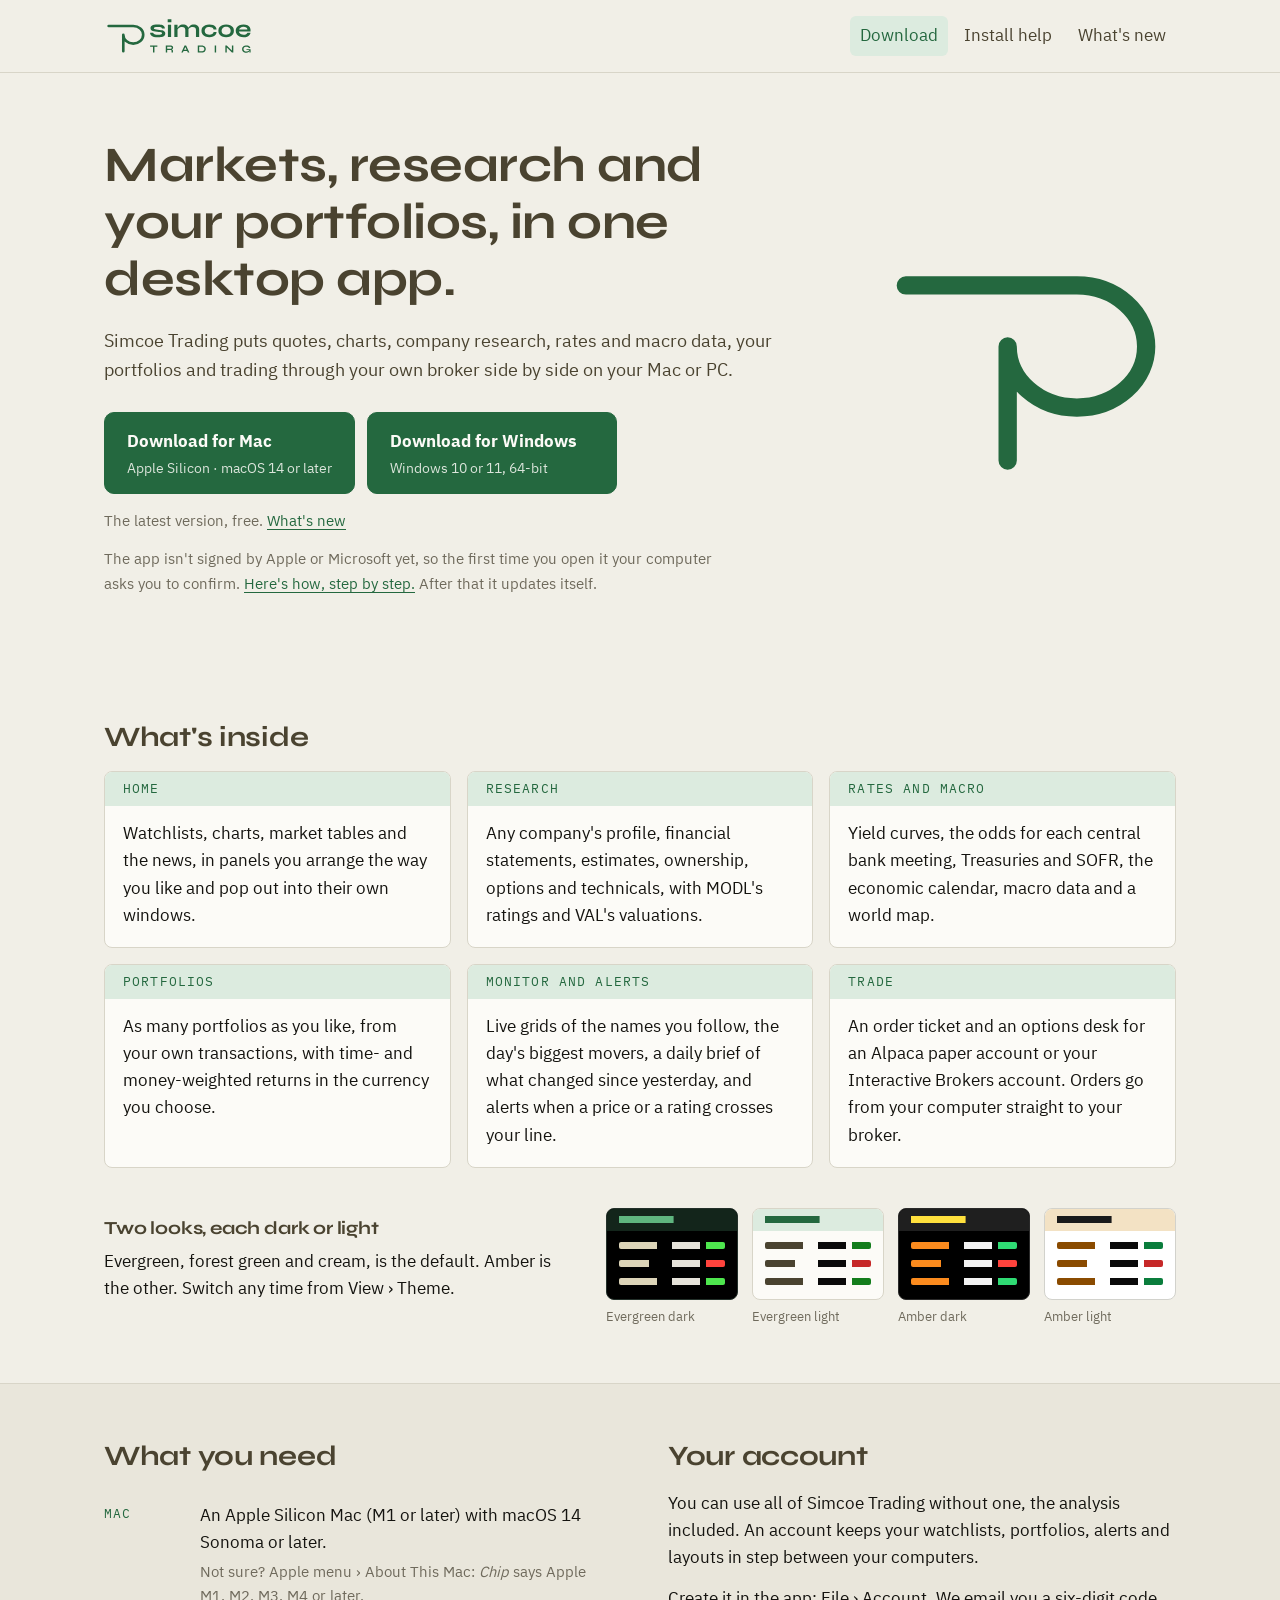
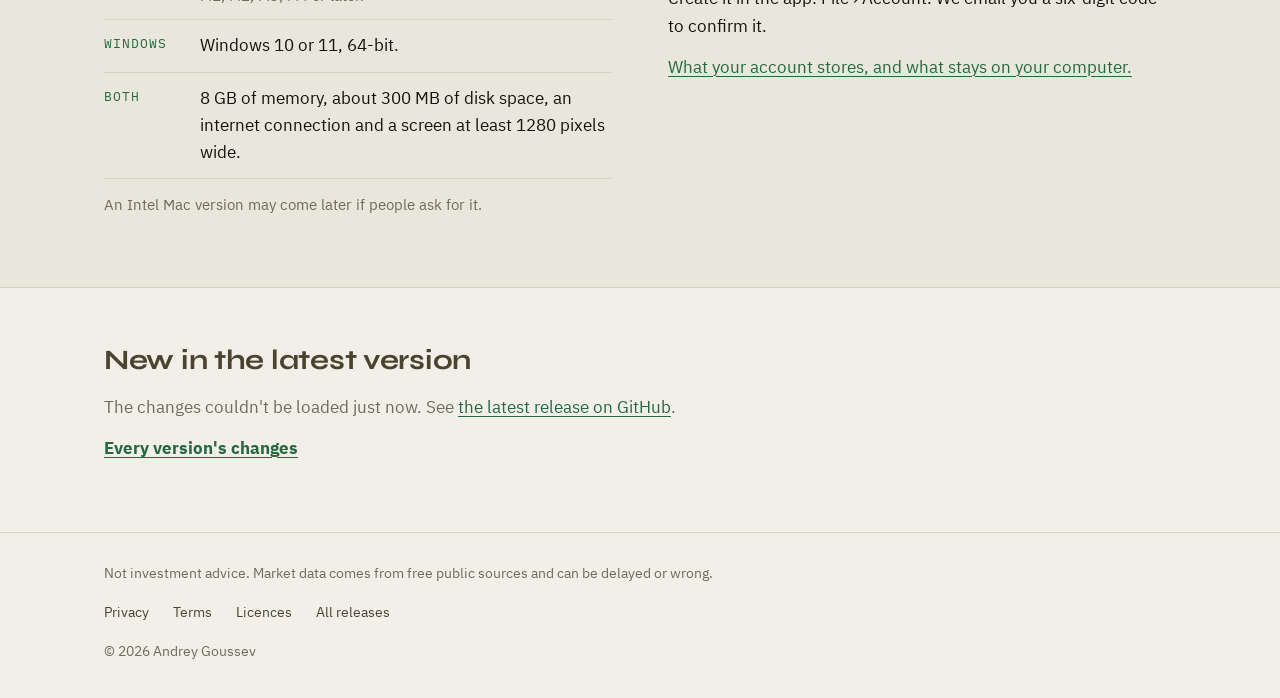
==== docs/index.html @ 2918da2d "Website, from simcoe-trading-website f9d660a" ====
<!doctype html>
<html lang="en">
<head>
<meta charset="utf-8">
<meta name="viewport" content="width=device-width, initial-scale=1">
<meta http-equiv="Content-Security-Policy" content="default-src 'self'; script-src 'self'; style-src 'self'; font-src 'self'; img-src 'self' data:; connect-src https://api.github.com; base-uri 'none'; form-action 'none'; object-src 'none'">
<title>Simcoe Trading</title>
<meta name="description" content="A desktop app for Mac and Windows to follow markets, research companies and run your portfolios.">
<meta name="color-scheme" content="dark light">
<meta name="theme-color" content="#000000" media="(prefers-color-scheme: dark)">
<meta name="theme-color" content="#f1efe7" media="(prefers-color-scheme: light)">
<link rel="canonical" href="https://simcoetrading.com/">
<meta property="og:type" content="website">
<meta property="og:site_name" content="Simcoe Trading">
<meta property="og:title" content="Simcoe Trading">
<meta property="og:description" content="A desktop app for Mac and Windows to follow markets, research companies and run your portfolios.">
<meta property="og:url" content="https://simcoetrading.com/">
<meta property="og:image" content="https://simcoetrading.com/og-image.png">
<meta name="twitter:card" content="summary_large_image">
<link rel="icon" href="favicon.svg" type="image/svg+xml">
<link rel="icon" href="favicon-32.png" sizes="32x32" type="image/png">
<link rel="apple-touch-icon" href="apple-touch-icon.png">
<link rel="preload" href="fonts/IBMPlexSans-Regular.woff2" as="font" type="font/woff2" crossorigin>
<link rel="preload" href="fonts/Syne.woff2" as="font" type="font/woff2" crossorigin>
<link rel="stylesheet" href="site.css">
<script src="site.js" defer></script>
</head>
<body class="page-index">
<a class="skip" href="#main">Skip to the content</a>
<header class="top">
  <div class="wrap top-row">
    <a class="brand" href="./" aria-label="Simcoe Trading, home"><svg aria-hidden="true" focusable="false" xmlns="http://www.w3.org/2000/svg" viewBox="-8.12 -21.2 365.4 97.48"><path d="M3.21 3.21 H63.17 A24.27 21.41 0 1 1 38.9 24.63 V64.6" fill="none" stroke="currentColor" stroke-width="6.42" stroke-linecap="round" stroke-linejoin="round"/><path d="M104.25 19.91L111.44 19.91C111.9 21.27 112.98 22.38 114.88 23.24C117.06 24.1 120.19 24.53 124.24 24.53C126.93 24.53 128.91 24.39 130.23 24.11C131.46 23.83 132.24 23.42 132.64 22.88C133.03 22.35 133.21 21.73 133.21 21.05C133.21 20.21 132.91 19.57 132.26 19.1C131.56 18.64 130.4 18.27 128.7 17.99C126.88 17.72 124.44 17.46 121.41 17.22C118.41 16.94 115.74 16.6 113.47 16.2C111.62 15.79 110.24 15.26 109.05 14.6C107.85 13.94 106.9 13.1 106.19 12.08C105.49 11.06 105.14 9.81 105.14 8.33C105.14 6.89 105.49 5.61 106.19 4.49C106.9 3.37 107.88 2.43 109.13 1.67C110.39 0.91 111.88 0.33 114 -0.07C116.59 -0.47 119.72 -0.67 123.25 -0.67C128.44 -0.67 132.13 -0.24 134.35 0.62C136.3 1.48 137.78 2.68 138.76 4.22C139.74 5.76 140.24 7.53 140.24 9.53L133.29 9.53C132.91 8.05 132.1 6.98 130.76 6.32C129.29 5.66 126.81 5.33 123.25 5.33C119.72 5.33 117.17 5.63 115.56 6.23C114.08 6.84 113.4 7.66 113.4 8.69C113.4 9.53 113.82 10.18 114.7 10.64C115.64 11.1 117.12 11.47 119.2 11.75C121.38 12.03 124.15 12.33 127.41 12.66C129.96 12.98 132.1 13.34 133.78 13.73C135.2 14.13 136.47 14.64 137.59 15.26C138.71 15.88 139.6 16.7 140.26 17.72C140.92 18.74 141.25 20.03 141.25 21.59C141.25 23.51 140.7 25.13 139.6 26.45C138.51 27.78 136.94 28.79 134.89 29.48C132.72 30.18 129.22 30.53 124.32 30.53C119.79 30.53 116.12 30.26 113.44 29.72C111.33 29.18 109.82 28.48 108.62 27.62C107.43 26.76 106.5 25.84 105.84 24.86C105.17 23.88 104.72 22.95 104.48 22.07C104.24 21.19 104.17 20.47 104.25 19.91ZM156.13 -13.08L156.13 -6.25L147.07 -6.25L147.07 -13.08L156.13 -13.08ZM147.66 0L155.46 0L155.46 29.81L147.66 29.81L147.66 0ZM163.25 0L171.07 0L171.07 29.81L163.25 29.81L163.25 0ZM184.92 -0.67C186.76 -0.67 188.46 -0.43 190.02 0.05C191.58 0.54 192.94 1.28 194.1 2.28C195.25 3.28 196.15 4.55 196.79 6.09C197.43 7.62 197.75 9.45 197.75 11.58L197.75 29.81L189.96 29.81L189.96 12.95C189.96 10.43 189.34 8.58 188.12 7.41C186.9 6.23 184.9 5.64 182.13 5.64C180.04 5.64 178.16 6.04 176.48 6.84C174.8 7.63 173.43 8.64 172.39 9.86C171.34 11.08 170.74 12.35 170.58 13.67L170.58 10.61C170.78 9.21 171.24 7.85 171.96 6.53C172.67 5.21 173.65 4 174.87 2.9C176.09 1.8 177.54 0.93 179.22 0.29C180.9 -0.35 182.8 -0.67 184.92 -0.67ZM210.92 -0.67C212.76 -0.67 214.45 -0.43 216.01 0.05C217.57 0.54 218.92 1.28 220.08 2.28C221.24 3.28 222.15 4.55 222.81 6.09C223.47 7.62 223.8 9.45 223.8 11.58L223.8 29.81L216 29.81L216 12.95C216 10.43 215.38 8.58 214.14 7.41C212.89 6.23 210.88 5.64 208.11 5.64C206.03 5.64 204.14 6.04 202.46 6.84C200.77 7.63 199.4 8.64 198.36 9.86C197.32 11.08 196.74 12.35 196.61 13.67L196.61 10.44C196.81 9.11 197.29 7.79 198.05 6.48C198.81 5.16 199.81 3.96 201.05 2.88C202.29 1.79 203.74 0.93 205.39 0.29C207.05 -0.35 208.89 -0.67 210.92 -0.67ZM266.27 18.05C266.07 20.65 265.24 22.89 263.78 24.77C262.31 26.65 260.3 28.08 257.74 29.06C255.19 30.04 252.15 30.53 248.63 30.53C244.95 30.53 241.66 29.94 238.76 28.77C235.86 27.59 233.58 25.85 231.92 23.55C230.26 21.24 229.42 18.4 229.42 15C229.42 11.59 230.26 8.73 231.92 6.41C233.58 4.1 235.86 2.34 238.76 1.13C241.66 -0.07 244.95 -0.67 248.63 -0.67C252.15 -0.67 255.17 -0.18 257.69 0.8C260.21 1.79 262.2 3.2 263.66 5.04C265.12 6.88 265.97 9.09 266.21 11.69L259.07 11.69C258.39 9.69 257.13 8.13 255.29 7.01C253.45 5.89 251.23 5.33 248.63 5.33C246.54 5.33 244.65 5.69 242.96 6.41C241.26 7.14 239.9 8.21 238.88 9.62C237.86 11.04 237.35 12.83 237.35 15C237.35 17.11 237.85 18.88 238.85 20.3C239.85 21.73 241.21 22.79 242.92 23.48C244.64 24.18 246.54 24.53 248.63 24.53C251.43 24.53 253.72 23.97 255.5 22.85C257.28 21.73 258.49 20.13 259.13 18.05L266.27 18.05ZM289.6 30.53C285.85 30.53 282.54 29.93 279.67 28.73C276.81 27.54 274.58 25.79 272.98 23.48C271.38 21.18 270.58 18.35 270.58 15C270.58 11.64 271.38 8.78 272.98 6.45C274.58 4.11 276.81 2.34 279.67 1.13C282.54 -0.07 285.85 -0.67 289.6 -0.67C293.36 -0.67 296.65 -0.07 299.47 1.13C302.29 2.34 304.51 4.11 306.1 6.45C307.7 8.78 308.5 11.64 308.5 15C308.5 18.35 307.7 21.18 306.1 23.48C304.51 25.79 302.29 27.54 299.47 28.73C296.65 29.93 293.36 30.53 289.6 30.53ZM289.6 24.53C291.68 24.53 293.55 24.16 295.21 23.42C296.88 22.68 298.19 21.6 299.14 20.18C300.1 18.76 300.58 17.03 300.58 15C300.58 12.96 300.1 11.21 299.14 9.74C298.19 8.28 296.89 7.17 295.24 6.41C293.6 5.66 291.72 5.28 289.6 5.28C287.52 5.28 285.65 5.66 283.96 6.41C282.28 7.17 280.95 8.27 279.97 9.71C278.99 11.15 278.5 12.92 278.5 15C278.5 17.03 278.98 18.76 279.94 20.18C280.9 21.6 282.22 22.68 283.9 23.42C285.58 24.16 287.48 24.53 289.6 24.53ZM341.44 19.91L349 19.91C348.68 21.95 347.83 23.77 346.45 25.37C345.07 26.97 343.2 28.23 340.84 29.15C338.48 30.07 335.6 30.53 332.21 30.53C328.4 30.53 325.04 29.92 322.12 28.7C319.2 27.48 316.92 25.71 315.28 23.39C313.64 21.07 312.82 18.27 312.82 15C312.82 11.72 313.61 8.91 315.21 6.56C316.81 4.22 319.04 2.43 321.91 1.19C324.77 -0.05 328.12 -0.67 331.96 -0.67C335.87 -0.67 339.13 -0.05 341.74 1.19C344.34 2.43 346.27 4.3 347.53 6.8C348.79 9.3 349.32 12.49 349.11 16.38L320.67 16.38C320.87 17.9 321.44 19.28 322.39 20.52C323.33 21.76 324.61 22.73 326.23 23.45C327.85 24.17 329.78 24.53 332.02 24.53C334.5 24.53 336.57 24.1 338.23 23.24C339.89 22.38 340.96 21.27 341.44 19.91ZM331.6 5.28C328.72 5.28 326.38 5.91 324.58 7.16C322.78 8.42 321.62 9.97 321.1 11.81L341.38 11.81C341.18 9.81 340.23 8.22 338.53 7.05C336.82 5.87 334.51 5.28 331.6 5.28ZM104.2 50.98L121.94 50.98L121.94 53.88L104.2 53.88L104.2 50.98ZM111.36 53.52L114.81 53.52L114.81 67.81L111.36 67.81L111.36 53.52ZM142.44 67.81L142.44 50.98L153.86 50.98C155.15 50.98 156.28 51.16 157.24 51.52C158.21 51.88 158.96 52.44 159.49 53.2C160.03 53.95 160.3 54.92 160.3 56.09C160.3 56.9 160.16 57.58 159.88 58.13C159.61 58.69 159.22 59.14 158.73 59.49C158.23 59.84 157.66 60.11 157.02 60.29C156.38 60.47 155.7 60.59 154.97 60.64L154.61 60.42C155.82 60.42 156.81 60.51 157.59 60.7C158.38 60.88 158.96 61.21 159.35 61.69C159.74 62.17 159.94 62.88 159.94 63.81L159.94 67.81L156.48 67.81L156.48 64.05C156.48 63.4 156.37 62.9 156.14 62.55C155.91 62.19 155.51 61.95 154.93 61.8C154.35 61.66 153.52 61.59 152.42 61.59L145.89 61.59L145.89 67.81L142.44 67.81ZM145.89 58.89L153.86 58.89C154.83 58.89 155.57 58.66 156.08 58.19C156.59 57.72 156.84 57.09 156.84 56.3C156.84 55.54 156.59 54.96 156.08 54.55C155.57 54.15 154.83 53.95 153.86 53.95L145.89 53.95L145.89 58.89ZM184.52 64.14L184.52 61.27L195.64 61.27L195.64 64.14L184.52 64.14ZM180.33 67.81L188.23 50.98L191.98 50.98L199.97 67.81L196.19 67.81L189.28 52.66L190.94 52.66L184.08 67.81L180.33 67.81ZM230 50.98C231.89 50.98 233.46 51.21 234.73 51.66C235.99 52.12 237 52.73 237.76 53.5C238.51 54.27 239.05 55.16 239.38 56.16C239.7 57.17 239.86 58.23 239.86 59.34C239.86 60.45 239.68 61.51 239.32 62.53C238.96 63.55 238.4 64.46 237.62 65.25C236.85 66.04 235.84 66.67 234.59 67.12C233.33 67.58 231.8 67.81 230 67.81L220.38 67.81L220.38 50.98L230 50.98ZM223.83 64.84L229.92 64.84C231.17 64.84 232.21 64.69 233.03 64.39C233.85 64.09 234.51 63.68 234.99 63.16C235.48 62.64 235.82 62.05 236.03 61.39C236.24 60.73 236.34 60.05 236.34 59.34C236.34 58.62 236.24 57.95 236.03 57.3C235.82 56.66 235.48 56.09 234.99 55.59C234.51 55.09 233.85 54.7 233.03 54.4C232.21 54.1 231.17 53.95 229.92 53.95L223.83 53.95L223.83 64.84ZM261.7 50.98L265.16 50.98L265.16 67.81L261.7 67.81L261.7 50.98ZM304.67 64.38L303.58 64.83L303.58 50.98L307.03 50.98L307.03 67.81L303.58 67.81L289.98 54.53L291.06 54.08L291.06 67.81L287.61 67.81L287.61 50.98L291.06 50.98L304.67 64.38ZM338.7 68.16C337.14 68.16 335.73 67.97 334.48 67.61C333.22 67.24 332.14 66.7 331.23 65.97C330.32 65.24 329.62 64.34 329.13 63.27C328.65 62.19 328.41 60.95 328.41 59.55C328.41 58.12 328.66 56.86 329.17 55.76C329.68 54.66 330.41 53.73 331.36 52.97C332.31 52.21 333.43 51.63 334.74 51.24C336.05 50.85 337.5 50.66 339.09 50.66C340.99 50.66 342.62 50.92 343.98 51.45C345.35 51.97 346.43 52.71 347.22 53.66C348.01 54.62 348.46 55.76 348.56 57.08L345.23 57.08C345.01 56.38 344.64 55.78 344.12 55.27C343.61 54.76 342.94 54.36 342.11 54.07C341.28 53.78 340.27 53.64 339.09 53.64C337.58 53.64 336.3 53.88 335.23 54.37C334.17 54.85 333.36 55.54 332.8 56.42C332.25 57.31 331.97 58.35 331.97 59.55C331.97 60.7 332.21 61.7 332.7 62.55C333.18 63.39 333.93 64.04 334.95 64.48C335.96 64.93 337.26 65.16 338.83 65.16C340.05 65.16 341.12 65 342.05 64.68C342.97 64.36 343.75 63.93 344.38 63.38C345 62.84 345.44 62.22 345.7 61.55L347.05 61.05C346.83 63.29 345.98 65.03 344.52 66.28C343.05 67.53 341.11 68.16 338.7 68.16ZM346.17 67.81C346.17 67.27 346.21 66.65 346.27 65.95C346.34 65.26 346.43 64.55 346.53 63.83C346.64 63.11 346.73 62.44 346.81 61.83L339.12 61.83L339.12 59.62L349.16 59.62L349.16 67.81L346.17 67.81Z" fill="currentColor"/></svg>
</a>
    <nav class="nav" aria-label="Main">
      <a href="./#download" aria-current="page">Download</a>
      <a href="install.html">Install help</a>
      <a href="whats-new.html">What's new</a>
    </nav>
  </div>
</header>
<main id="main">
<section class="hero">
  <div class="wrap hero-row">
    <div class="hero-text">
      <h1>Markets, research and your portfolios, in one desktop app.</h1>
      <p class="lead">Simcoe Trading puts quotes, charts, company research, rates and macro data, your portfolios and
        trading through your own broker side by side on your Mac or PC.</p>
      <div class="dl-row" id="download">
        <a class="dl" data-dl="mac" href="https://github.com/sparnglbarngl-lab/simcoe-trading/releases/latest">
          <span class="dl-main">Download for Mac</span>
          <span class="dl-sub" data-dl-sub="mac">Apple Silicon · macOS 14 or later</span>
        </a>
        <a class="dl" data-dl="windows" href="https://github.com/sparnglbarngl-lab/simcoe-trading/releases/latest">
          <span class="dl-main">Download for Windows</span>
          <span class="dl-sub" data-dl-sub="windows">Windows 10 or 11, 64-bit</span>
        </a>
      </div>
      <p class="dl-meta" data-latest>The latest version, free. <a href="whats-new.html">What's new</a></p>
      <p class="dl-help">The app isn't signed by Apple or Microsoft yet, so the first time you open it your computer
        asks you to confirm. <a href="install.html">Here's how, step by step.</a> After that it updates itself.</p>
    </div>
    <div class="hero-mark" aria-hidden="true"><svg aria-hidden="true" focusable="false" xmlns="http://www.w3.org/2000/svg" viewBox="-26.66 -4.66 147.32 147.32"><path pathLength="1" d="M-12 26 H72 A34 30 0 1 1 38 56 V112" fill="none" stroke="currentColor" stroke-width="9" stroke-linecap="round" stroke-linejoin="round"/></svg>
</div>
  </div>
</section>

<section class="band">
  <div class="wrap">
    <h2>What's inside</h2>
    <div class="tiles">
      <article class="tile">
        <h3 class="bar">Home</h3>
        <p>Watchlists, charts, market tables and the news, in panels you arrange the way you like and pop out into
          their own windows.</p>
      </article>
      <article class="tile">
        <h3 class="bar">Research</h3>
        <p>Any company's profile, financial statements, estimates, ownership, options and technicals, with MODL's
          ratings and VAL's valuations.</p>
      </article>
      <article class="tile">
        <h3 class="bar">Rates and macro</h3>
        <p>Yield curves, the odds for each central bank meeting, Treasuries and SOFR, the economic calendar, macro
          data and a world map.</p>
      </article>
      <article class="tile">
        <h3 class="bar">Portfolios</h3>
        <p>As many portfolios as you like, from your own transactions, with time- and money-weighted returns in the
          currency you choose.</p>
      </article>
      <article class="tile">
        <h3 class="bar">Monitor and alerts</h3>
        <p>Live grids of the names you follow, the day's biggest movers, a daily brief of what changed since
          yesterday, and alerts when a price or a rating crosses your line.</p>
      </article>
      <article class="tile">
        <h3 class="bar">Trade</h3>
        <p>An order ticket and an options desk for an Alpaca paper account or your Interactive Brokers account.
          Orders go from your computer straight to your broker.</p>
      </article>
    </div>
    <div class="looks">
      <div class="looks-text">
        <h3>Two looks, each dark or light</h3>
        <p>Evergreen, forest green and cream, is the default. Amber is the other. Switch any time from
          View › Theme.</p>
      </div>
      <div class="swatches">
        <figure class="sw-fig"><span class="sw sw-eg-d" aria-hidden="true"><i></i><i></i><i></i><i></i></span>
          <figcaption>Evergreen dark</figcaption></figure>
        <figure class="sw-fig"><span class="sw sw-eg-l" aria-hidden="true"><i></i><i></i><i></i><i></i></span>
          <figcaption>Evergreen light</figcaption></figure>
        <figure class="sw-fig"><span class="sw sw-am-d" aria-hidden="true"><i></i><i></i><i></i><i></i></span>
          <figcaption>Amber dark</figcaption></figure>
        <figure class="sw-fig"><span class="sw sw-am-l" aria-hidden="true"><i></i><i></i><i></i><i></i></span>
          <figcaption>Amber light</figcaption></figure>
      </div>
    </div>
  </div>
</section>

<section class="band band-alt">
  <div class="wrap two-col">
    <div>
      <h2 id="requirements">What you need</h2>
      <table class="req">
        <caption class="sr">System requirements</caption>
        <tr><th scope="row">Mac</th><td>An Apple Silicon Mac (M1 or later) with macOS 14 Sonoma or later.
          <span class="hint">Not sure? Apple menu › About This Mac: <em>Chip</em> says Apple M1, M2, M3, M4 or
          later.</span></td></tr>
        <tr><th scope="row">Windows</th><td>Windows 10 or 11, 64-bit.</td></tr>
        <tr><th scope="row">Both</th><td>8 GB of memory, about 300 MB of disk space, an internet connection and a
          screen at least 1280 pixels wide.</td></tr>
      </table>
      <p class="hint">An Intel Mac version may come later if people ask for it.</p>
    </div>
    <div>
      <h2>Your account</h2>
      <p>You can use all of Simcoe Trading without one, the analysis included. An account keeps your watchlists,
        portfolios, alerts and layouts in step between your computers.</p>
      <p>Create it in the app: File › Account. We email you a six-digit code to confirm it.</p>
      <p><a href="privacy.html">What your account stores, and what stays on your computer.</a></p>
    </div>
  </div>
</section>

<section class="band">
  <div class="wrap">
    <h2>New in the latest version</h2>
    <div class="notes" data-notes="latest" data-limit="8">
      <p class="muted">See the <a href="https://github.com/sparnglbarngl-lab/simcoe-trading/releases/latest">latest
        release on GitHub</a>.</p>
    </div>
    <p><a class="more" href="whats-new.html">Every version's changes</a></p>
  </div>
</section>

</main>
<footer class="foot">
  <div class="wrap foot-row">
    <p class="foot-note">Not investment advice. Market data comes from free public sources and can be delayed or wrong.</p>
    <nav class="foot-links" aria-label="About">
      <a href="privacy.html">Privacy</a>
      <a href="terms.html">Terms</a>
      <a href="licenses.html">Licences</a>
      <a href="https://github.com/sparnglbarngl-lab/simcoe-trading/releases">All releases</a>
    </nav>
    <p class="foot-copy">© 2026 Andrey Goussev</p>
  </div>
</footer>
</body>
</html>
---- docs/site.css ----
/* Simcoe Trading's website: the app's Evergreen palettes (iceberg/core.py EVERGREEN_DARK / _LIGHT), dark or light
   with the visitor's system setting. The Theme samples on the home page use Amber's palettes too. */
@font-face { font-family: "IBM Plex Sans"; src: url("fonts/IBMPlexSans-Regular.woff2") format("woff2");
  font-weight: 400; font-style: normal; font-display: swap; }
@font-face { font-family: "IBM Plex Sans"; src: url("fonts/IBMPlexSans-Bold.woff2") format("woff2");
  font-weight: 700; font-style: normal; font-display: swap; }
@font-face { font-family: "IBM Plex Mono"; src: url("fonts/IBMPlexMono-Regular.woff2") format("woff2");
  font-weight: 400; font-style: normal; font-display: swap; }
@font-face { font-family: "Syne"; src: url("fonts/Syne.woff2") format("woff2");
  font-weight: 400 800; font-style: normal; font-display: swap; }

:root {
  --bg: #000000; --band: #060a08; --panel: #0b120e; --line: #23302a;
  --bar-bg: #13251b; --bar-fg: #5fb57f; --accent: #5fb57f; --brand: #2d8c72;
  --text: #e6e3da; --label: #dcd4b8; --dim: #a59f8e; --gold: #f2b84b; --sel: #1a3a28;
  --btn-bg: #5fb57f; --btn-fg: #000000; --btn-hover: #77c693;
  --sans: "IBM Plex Sans", system-ui, -apple-system, "Segoe UI", sans-serif;
  --mono: "IBM Plex Mono", ui-monospace, Menlo, Consolas, monospace;
  --display: "Syne", var(--sans);
  color-scheme: dark;
}
@media (prefers-color-scheme: light) {
  :root {
    --bg: #f1efe7; --band: #e9e6db; --panel: #fcfbf7; --line: #d8d5c8;
    --bar-bg: #dcebdf; --bar-fg: #24683f; --accent: #24683f; --brand: #2d8c72;
    --text: #14130f; --label: #4a4330; --dim: #6f6a5c; --gold: #9a6400; --sel: #cde6d3;
    --btn-bg: #24683f; --btn-fg: #fcfbf7; --btn-hover: #1d5634;
    color-scheme: light;
  }
}

*, *::before, *::after { box-sizing: border-box; }
html { -webkit-text-size-adjust: 100%; text-size-adjust: 100%; }
body { margin: 0; background: var(--bg); color: var(--text); font: 17px/1.6 var(--sans);
  -webkit-font-smoothing: antialiased; }
img, svg { max-width: 100%; }
a { color: var(--accent); text-underline-offset: 0.18em; text-decoration-thickness: 1px; }
a:hover { text-decoration-thickness: 2px; }
:focus-visible { outline: 2px solid var(--accent); outline-offset: 3px; border-radius: 4px; }
::selection { background: var(--sel); }

.wrap { max-width: 1120px; margin: 0 auto; padding: 0 24px; }
.narrow { max-width: 780px; }
.sr { position: absolute; width: 1px; height: 1px; overflow: hidden; clip: rect(0 0 0 0); white-space: nowrap; }
.skip { position: absolute; left: 12px; top: -48px; padding: 8px 12px; background: var(--btn-bg); color: var(--btn-fg);
  border-radius: 6px; z-index: 10; }
.skip:focus { top: 12px; }
.mono { font-family: var(--mono); font-size: 0.92em; }
.muted, .hint { color: var(--dim); }
.hint { font-size: 0.92rem; }

h1, h2, h3 { font-family: var(--display); font-weight: 700; line-height: 1.15; color: var(--label);
  letter-spacing: -0.01em; }
h1 { font-size: clamp(2rem, 4.6vw, 3.1rem); margin: 0 0 18px; }
h2 { font-size: clamp(1.4rem, 2.6vw, 1.75rem); margin: 0 0 18px; }
h3 { font-size: 1.15rem; margin: 0 0 8px; }
p { margin: 0 0 14px; }
.lead { font-size: 1.14rem; color: var(--label); }

/* header and footer */
.top { border-bottom: 1px solid var(--line); }
.top-row { display: flex; align-items: center; justify-content: space-between; gap: 16px; min-height: 72px;
  flex-wrap: wrap; padding-top: 10px; padding-bottom: 10px; }
.brand { color: var(--accent); display: inline-flex; line-height: 0; }
.brand svg { height: 40px; width: auto; }
.nav { display: flex; gap: 6px; flex-wrap: wrap; }
.nav a, .foot-links a { color: var(--label); text-decoration: none; padding: 6px 10px; border-radius: 6px; }
.nav a:hover, .foot-links a:hover { background: var(--bar-bg); color: var(--bar-fg); }
.nav a[aria-current="page"], .foot-links a[aria-current="page"] { color: var(--bar-fg); background: var(--bar-bg); }
.foot { border-top: 1px solid var(--line); margin-top: 0; padding: 28px 0 36px; font-size: 0.9rem; color: var(--dim); }
.foot-row { display: grid; gap: 10px; }
.foot-note, .foot-copy { margin: 0; }
.foot-links { display: flex; flex-wrap: wrap; gap: 4px; margin-left: -10px; }

/* sections */
.band { padding: 56px 0; }
.band-alt { background: var(--band); border-top: 1px solid var(--line); border-bottom: 1px solid var(--line); }
.hero { padding: 64px 0 56px; }
.hero-row { display: flex; align-items: center; gap: 48px; }
.hero-text { flex: 1 1 560px; min-width: 0; }
.hero-mark { flex: 0 1 300px; color: var(--accent); }
.hero-mark svg { width: 100%; height: auto; display: block; }
.hero-mark path { stroke-dasharray: 1; stroke-dashoffset: 0; animation: draw 2.2s ease-out both; }
@keyframes draw { from { stroke-dashoffset: 1; } to { stroke-dashoffset: 0; } }
@media (prefers-reduced-motion: reduce) { .hero-mark path { animation: none; } }
.badge { display: inline-block; font: 0.78rem/1 var(--mono); text-transform: uppercase; letter-spacing: 0.1em;
  color: var(--gold); border: 1px solid currentColor; border-radius: 999px; padding: 6px 12px; margin-bottom: 20px; }

/* download buttons */
.dl-row { display: flex; flex-wrap: wrap; gap: 12px; margin: 28px 0 14px; scroll-margin-top: 24px; }
.dl { display: inline-flex; flex-direction: column; gap: 2px; min-width: 250px; padding: 14px 22px; border-radius: 10px;
  background: var(--btn-bg); color: var(--btn-fg); text-decoration: none; border: 1.5px solid var(--btn-bg); }
.dl:hover { background: var(--btn-hover); border-color: var(--btn-hover); }
.dl-main { font-weight: 700; font-size: 1.08rem; }
.dl-sub { font-size: 0.86rem; opacity: 0.85; }
.dl.alt { background: transparent; color: var(--accent); border-color: var(--accent); }
.dl.alt:hover { background: var(--bar-bg); }
.dl-meta { color: var(--dim); font-size: 0.95rem; }
.dl-meta .mono { color: var(--label); }
.dl-help { color: var(--dim); font-size: 0.95rem; max-width: 640px; }

/* tiles: each opens with a header bar, as the app's panels do */
.tiles { display: grid; grid-template-columns: repeat(auto-fit, minmax(290px, 1fr)); gap: 16px; }
.tile { background: var(--panel); border: 1px solid var(--line); border-radius: 8px; overflow: hidden; }
.tile p { padding: 14px 18px 4px; color: var(--text); }
.bar { margin: 0; padding: 8px 18px; background: var(--bar-bg); color: var(--bar-fg); font: 0.8rem/1.4 var(--mono);
  text-transform: uppercase; letter-spacing: 0.09em; }

/* the theme samples: shapes in each palette's colours (a header bar, labels, values, up and down) */
.looks { display: flex; flex-wrap: wrap; align-items: center; gap: 24px 40px; margin-top: 40px; }
.looks-text { flex: 1 1 280px; }
.swatches { display: grid; grid-template-columns: repeat(4, minmax(0, 132px)); gap: 14px; margin: 0; }
.sw-fig { margin: 0; }
.sw-fig figcaption { font-size: 0.82rem; color: var(--dim); margin-top: 6px; }
.sw { display: block; height: 92px; border-radius: 8px; overflow: hidden; background: var(--s-bg);
  border: 1px solid var(--s-line); }
.sw i { display: block; height: 7px; margin: 11px 12px 0; border-radius: 2px;
  background: linear-gradient(90deg, var(--s-label) 0 36%, transparent 36% 50%, var(--s-value) 50% 76%,
    transparent 76% 82%, var(--s-up) 82% 100%); }
.sw i:first-child { height: 22px; margin: 0; border-radius: 0;
  background: linear-gradient(var(--s-acc), var(--s-acc)) no-repeat 12px 50% / 42% 7px, var(--s-bar); }
.sw i:nth-child(3) { background: linear-gradient(90deg, var(--s-label) 0 28%, transparent 28% 50%, var(--s-value) 50% 76%,
    transparent 76% 82%, var(--s-down) 82% 100%); }
.sw-eg-d { --s-bg: #000000; --s-line: #23302a; --s-bar: #13251b; --s-acc: #5fb57f; --s-label: #dcd4b8;
  --s-value: #e6e3da; --s-up: #4ee64e; --s-down: #ff433d; }
.sw-eg-l { --s-bg: #fcfbf7; --s-line: #d8d5c8; --s-bar: #dcebdf; --s-acc: #24683f; --s-label: #4a4330;
  --s-value: #0a0a0a; --s-up: #137d1c; --s-down: #c62828; }
.sw-am-d { --s-bg: #000000; --s-line: #2a2a2a; --s-bar: #1f1f1f; --s-acc: #ffe03d; --s-label: #fb8b1e;
  --s-value: #f2f2f2; --s-up: #2fdb74; --s-down: #ff433d; }
.sw-am-l { --s-bg: #ffffff; --s-line: #d2d2cc; --s-bar: #f3e2c4; --s-acc: #1a1a1a; --s-label: #8a4b00;
  --s-value: #0a0a0a; --s-up: #0a7d3c; --s-down: #c62828; }

/* requirements and account */
.two-col { display: grid; grid-template-columns: repeat(auto-fit, minmax(320px, 1fr)); gap: 40px 56px; }
.req { width: 100%; border-collapse: collapse; margin-bottom: 14px; }
.req th, .req td { text-align: left; vertical-align: top; padding: 12px 0; border-bottom: 1px solid var(--line); }
.req th { width: 96px; color: var(--accent); font: 0.82rem/1.9 var(--mono); text-transform: uppercase;
  letter-spacing: 0.08em; padding-right: 16px; font-weight: 400; }
.req .hint { display: block; margin-top: 4px; }

/* release notes */
.changes { margin: 0 0 16px; padding: 0; list-style: none; }
.changes li { position: relative; padding: 7px 0 7px 22px; border-bottom: 1px solid var(--line); }
.changes li::before { content: ""; position: absolute; left: 2px; top: 1.05em; width: 8px; height: 8px;
  border-radius: 50%; background: var(--accent); }
.release { padding: 28px 0 8px; border-top: 1px solid var(--line); }
.release:first-child { border-top: 0; padding-top: 8px; }
.release h2 { font-family: var(--mono); font-weight: 400; font-size: 1.25rem; margin-bottom: 4px; color: var(--label); }
.release .when { color: var(--dim); font-size: 0.92rem; margin-bottom: 12px; }
.tag { display: inline-block; font: 0.72rem/1 var(--mono); text-transform: uppercase; letter-spacing: 0.1em;
  color: var(--bar-fg); background: var(--bar-bg); border-radius: 4px; padding: 5px 7px; margin-left: 10px;
  vertical-align: 0.2em; }
.more { font-weight: 700; }

/* install steps */
.jump { display: flex; flex-wrap: wrap; gap: 8px; }
.jump a { padding: 6px 12px; border: 1px solid var(--line); border-radius: 999px; text-decoration: none; }
.jump a:hover { background: var(--bar-bg); }
.steps { list-style: none; counter-reset: step; padding: 0; margin: 20px 0; }
.steps > li { counter-increment: step; position: relative; padding: 4px 0 18px 52px; }
.steps > li::before { content: counter(step); position: absolute; left: 0; top: 0; width: 34px; height: 34px;
  border-radius: 50%; background: var(--bar-bg); color: var(--bar-fg); font: 700 1rem/34px var(--mono);
  text-align: center; }
.steps strong { color: var(--label); }
q { quotes: none; font-style: normal; background: var(--panel); border: 1px solid var(--line); border-radius: 4px;
  padding: 1px 6px; white-space: normal; }
.plain { padding-left: 22px; }
.plain li { margin-bottom: 6px; }
section[id] { scroll-margin-top: 16px; }

/* privacy and terms */
.prose h2 { margin-top: 36px; }
.prose ul { padding-left: 22px; }
.prose li { margin-bottom: 8px; }

/* licences */
.lic { width: 100%; border-collapse: collapse; font-size: 0.92rem; margin: 0 0 28px; }
.lic th, .lic td { text-align: left; vertical-align: top; padding: 8px 12px 8px 0; border-bottom: 1px solid var(--line); }
.lic th { color: var(--accent); font: 0.78rem/1.6 var(--mono); text-transform: uppercase; letter-spacing: 0.08em;
  font-weight: 400; }
.lic td { overflow-wrap: anywhere; }
.table-scroll { overflow-x: auto; }

@media (max-width: 760px) {
  .wrap { padding: 0 16px; }
  .hero { padding: 40px 0 36px; }
  .hero-mark { display: none; }
  .band { padding: 40px 0; }
  .dl { flex: 1 1 100%; min-width: 0; }
  .swatches { grid-template-columns: repeat(2, minmax(0, 1fr)); width: 100%; }
  .brand svg { height: 34px; }
  .top-row { min-height: 0; }
  .nav { margin-left: -10px; }
}
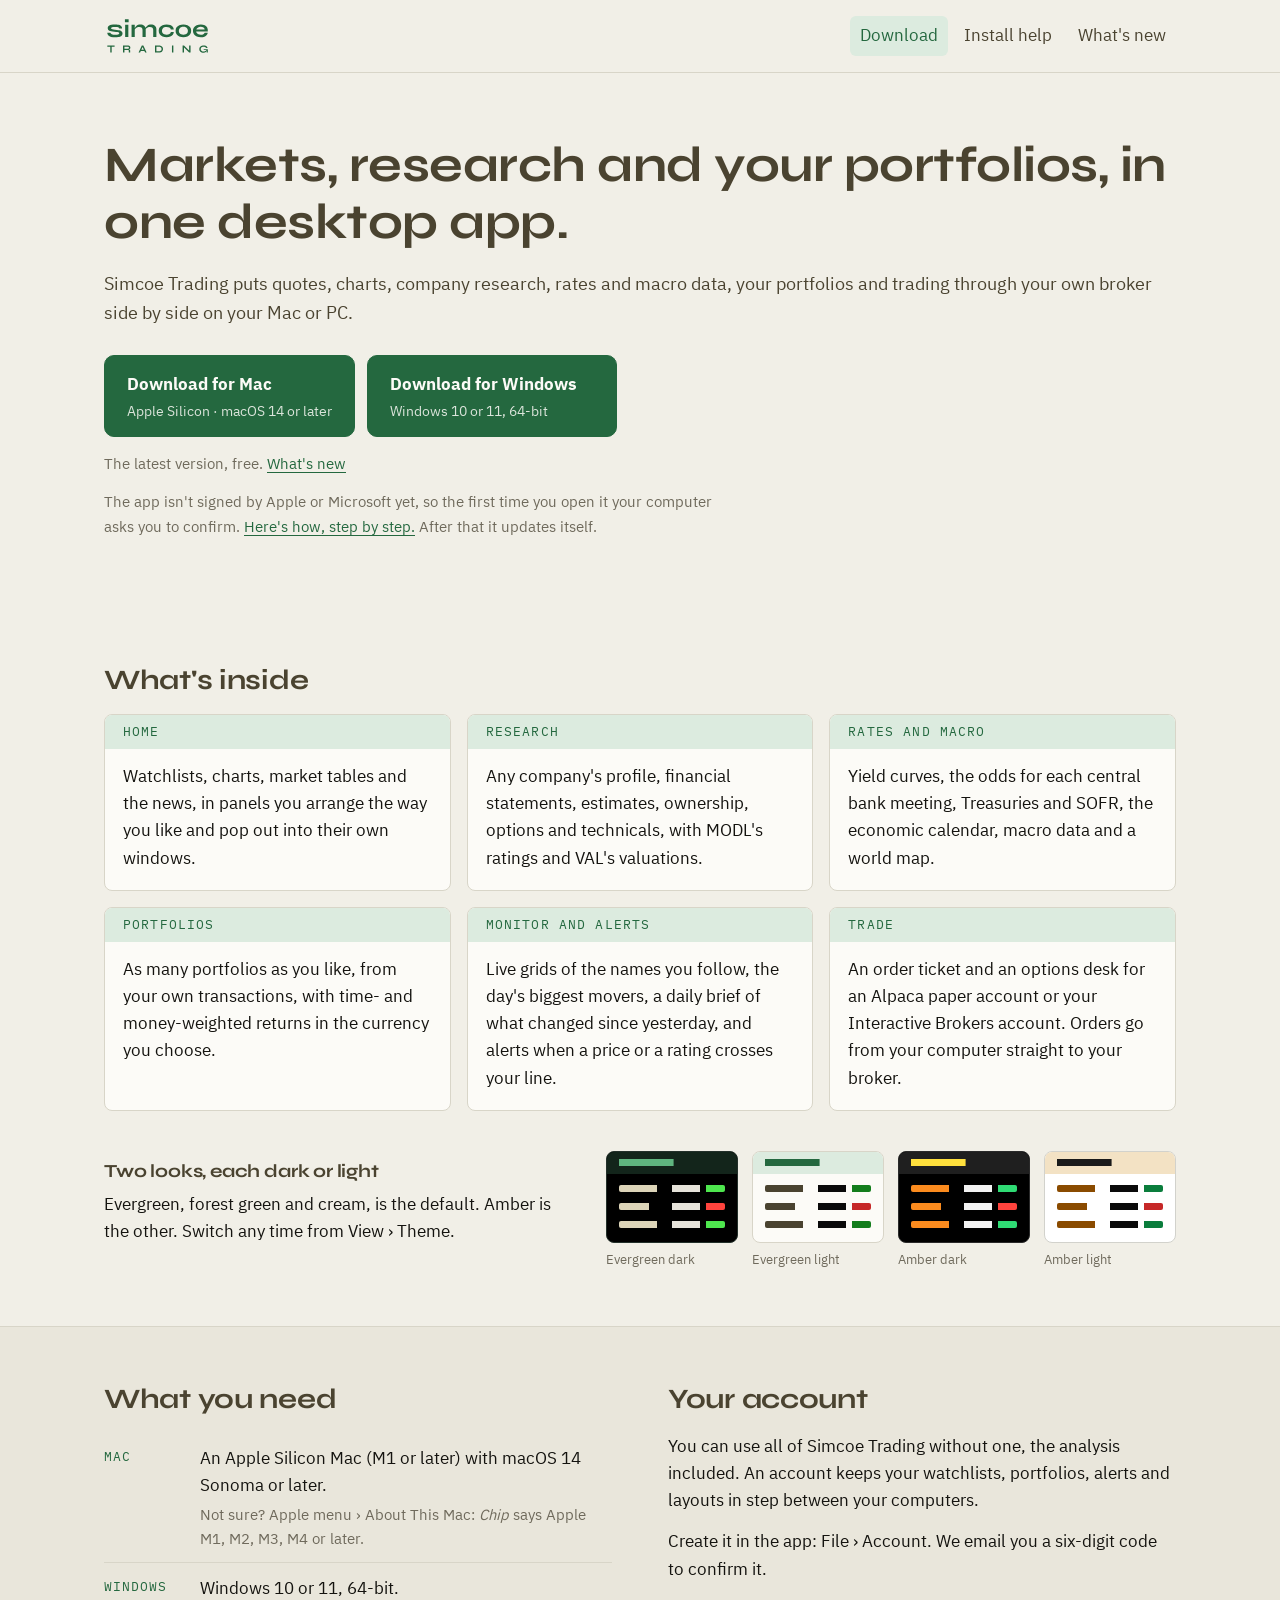
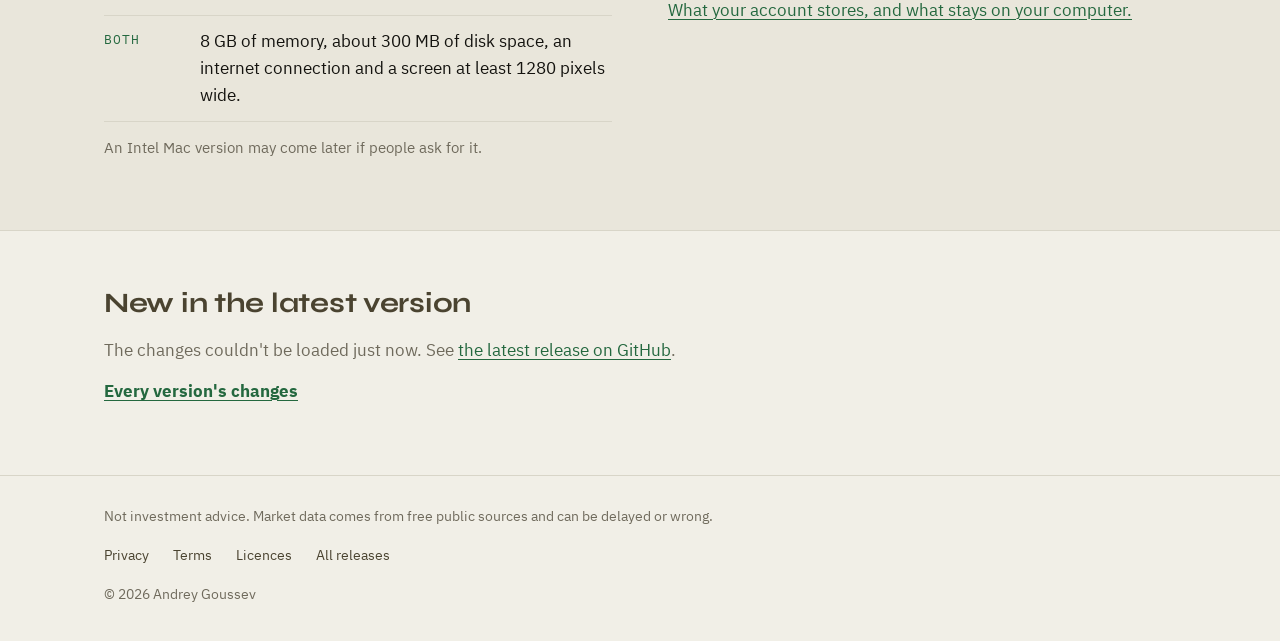
==== commit 4a5c3ca8: "Website, from simcoe-trading-website b7a9d3c" ====
--- a/docs/index.html
+++ b/docs/index.html
@@ -29,7 +29,7 @@
 <a class="skip" href="#main">Skip to the content</a>
 <header class="top">
   <div class="wrap top-row">
-    <a class="brand" href="./" aria-label="Simcoe Trading, home"><svg aria-hidden="true" focusable="false" xmlns="http://www.w3.org/2000/svg" viewBox="-8.12 -21.2 365.4 97.48"><path d="M3.21 3.21 H63.17 A24.27 21.41 0 1 1 38.9 24.63 V64.6" fill="none" stroke="currentColor" stroke-width="6.42" stroke-linecap="round" stroke-linejoin="round"/><path d="M104.25 19.91L111.44 19.91C111.9 21.27 112.98 22.38 114.88 23.24C117.06 24.1 120.19 24.53 124.24 24.53C126.93 24.53 128.91 24.39 130.23 24.11C131.46 23.83 132.24 23.42 132.64 22.88C133.03 22.35 133.21 21.73 133.21 21.05C133.21 20.21 132.91 19.57 132.26 19.1C131.56 18.64 130.4 18.27 128.7 17.99C126.88 17.72 124.44 17.46 121.41 17.22C118.41 16.94 115.74 16.6 113.47 16.2C111.62 15.79 110.24 15.26 109.05 14.6C107.85 13.94 106.9 13.1 106.19 12.08C105.49 11.06 105.14 9.81 105.14 8.33C105.14 6.89 105.49 5.61 106.19 4.49C106.9 3.37 107.88 2.43 109.13 1.67C110.39 0.91 111.88 0.33 114 -0.07C116.59 -0.47 119.72 -0.67 123.25 -0.67C128.44 -0.67 132.13 -0.24 134.35 0.62C136.3 1.48 137.78 2.68 138.76 4.22C139.74 5.76 140.24 7.53 140.24 9.53L133.29 9.53C132.91 8.05 132.1 6.98 130.76 6.32C129.29 5.66 126.81 5.33 123.25 5.33C119.72 5.33 117.17 5.63 115.56 6.23C114.08 6.84 113.4 7.66 113.4 8.69C113.4 9.53 113.82 10.18 114.7 10.64C115.64 11.1 117.12 11.47 119.2 11.75C121.38 12.03 124.15 12.33 127.41 12.66C129.96 12.98 132.1 13.34 133.78 13.73C135.2 14.13 136.47 14.64 137.59 15.26C138.71 15.88 139.6 16.7 140.26 17.72C140.92 18.74 141.25 20.03 141.25 21.59C141.25 23.51 140.7 25.13 139.6 26.45C138.51 27.78 136.94 28.79 134.89 29.48C132.72 30.18 129.22 30.53 124.32 30.53C119.79 30.53 116.12 30.26 113.44 29.72C111.33 29.18 109.82 28.48 108.62 27.62C107.43 26.76 106.5 25.84 105.84 24.86C105.17 23.88 104.72 22.95 104.48 22.07C104.24 21.19 104.17 20.47 104.25 19.91ZM156.13 -13.08L156.13 -6.25L147.07 -6.25L147.07 -13.08L156.13 -13.08ZM147.66 0L155.46 0L155.46 29.81L147.66 29.81L147.66 0ZM163.25 0L171.07 0L171.07 29.81L163.25 29.81L163.25 0ZM184.92 -0.67C186.76 -0.67 188.46 -0.43 190.02 0.05C191.58 0.54 192.94 1.28 194.1 2.28C195.25 3.28 196.15 4.55 196.79 6.09C197.43 7.62 197.75 9.45 197.75 11.58L197.75 29.81L189.96 29.81L189.96 12.95C189.96 10.43 189.34 8.58 188.12 7.41C186.9 6.23 184.9 5.64 182.13 5.64C180.04 5.64 178.16 6.04 176.48 6.84C174.8 7.63 173.43 8.64 172.39 9.86C171.34 11.08 170.74 12.35 170.58 13.67L170.58 10.61C170.78 9.21 171.24 7.85 171.96 6.53C172.67 5.21 173.65 4 174.87 2.9C176.09 1.8 177.54 0.93 179.22 0.29C180.9 -0.35 182.8 -0.67 184.92 -0.67ZM210.92 -0.67C212.76 -0.67 214.45 -0.43 216.01 0.05C217.57 0.54 218.92 1.28 220.08 2.28C221.24 3.28 222.15 4.55 222.81 6.09C223.47 7.62 223.8 9.45 223.8 11.58L223.8 29.81L216 29.81L216 12.95C216 10.43 215.38 8.58 214.14 7.41C212.89 6.23 210.88 5.64 208.11 5.64C206.03 5.64 204.14 6.04 202.46 6.84C200.77 7.63 199.4 8.64 198.36 9.86C197.32 11.08 196.74 12.35 196.61 13.67L196.61 10.44C196.81 9.11 197.29 7.79 198.05 6.48C198.81 5.16 199.81 3.96 201.05 2.88C202.29 1.79 203.74 0.93 205.39 0.29C207.05 -0.35 208.89 -0.67 210.92 -0.67ZM266.27 18.05C266.07 20.65 265.24 22.89 263.78 24.77C262.31 26.65 260.3 28.08 257.74 29.06C255.19 30.04 252.15 30.53 248.63 30.53C244.95 30.53 241.66 29.94 238.76 28.77C235.86 27.59 233.58 25.85 231.92 23.55C230.26 21.24 229.42 18.4 229.42 15C229.42 11.59 230.26 8.73 231.92 6.41C233.58 4.1 235.86 2.34 238.76 1.13C241.66 -0.07 244.95 -0.67 248.63 -0.67C252.15 -0.67 255.17 -0.18 257.69 0.8C260.21 1.79 262.2 3.2 263.66 5.04C265.12 6.88 265.97 9.09 266.21 11.69L259.07 11.69C258.39 9.69 257.13 8.13 255.29 7.01C253.45 5.89 251.23 5.33 248.63 5.33C246.54 5.33 244.65 5.69 242.96 6.41C241.26 7.14 239.9 8.21 238.88 9.62C237.86 11.04 237.35 12.83 237.35 15C237.35 17.11 237.85 18.88 238.85 20.3C239.85 21.73 241.21 22.79 242.92 23.48C244.64 24.18 246.54 24.53 248.63 24.53C251.43 24.53 253.72 23.97 255.5 22.85C257.28 21.73 258.49 20.13 259.13 18.05L266.27 18.05ZM289.6 30.53C285.85 30.53 282.54 29.93 279.67 28.73C276.81 27.54 274.58 25.79 272.98 23.48C271.38 21.18 270.58 18.35 270.58 15C270.58 11.64 271.38 8.78 272.98 6.45C274.58 4.11 276.81 2.34 279.67 1.13C282.54 -0.07 285.85 -0.67 289.6 -0.67C293.36 -0.67 296.65 -0.07 299.47 1.13C302.29 2.34 304.51 4.11 306.1 6.45C307.7 8.78 308.5 11.64 308.5 15C308.5 18.35 307.7 21.18 306.1 23.48C304.51 25.79 302.29 27.54 299.47 28.73C296.65 29.93 293.36 30.53 289.6 30.53ZM289.6 24.53C291.68 24.53 293.55 24.16 295.21 23.42C296.88 22.68 298.19 21.6 299.14 20.18C300.1 18.76 300.58 17.03 300.58 15C300.58 12.96 300.1 11.21 299.14 9.74C298.19 8.28 296.89 7.17 295.24 6.41C293.6 5.66 291.72 5.28 289.6 5.28C287.52 5.28 285.65 5.66 283.96 6.41C282.28 7.17 280.95 8.27 279.97 9.71C278.99 11.15 278.5 12.92 278.5 15C278.5 17.03 278.98 18.76 279.94 20.18C280.9 21.6 282.22 22.68 283.9 23.42C285.58 24.16 287.48 24.53 289.6 24.53ZM341.44 19.91L349 19.91C348.68 21.95 347.83 23.77 346.45 25.37C345.07 26.97 343.2 28.23 340.84 29.15C338.48 30.07 335.6 30.53 332.21 30.53C328.4 30.53 325.04 29.92 322.12 28.7C319.2 27.48 316.92 25.71 315.28 23.39C313.64 21.07 312.82 18.27 312.82 15C312.82 11.72 313.61 8.91 315.21 6.56C316.81 4.22 319.04 2.43 321.91 1.19C324.77 -0.05 328.12 -0.67 331.96 -0.67C335.87 -0.67 339.13 -0.05 341.74 1.19C344.34 2.43 346.27 4.3 347.53 6.8C348.79 9.3 349.32 12.49 349.11 16.38L320.67 16.38C320.87 17.9 321.44 19.28 322.39 20.52C323.33 21.76 324.61 22.73 326.23 23.45C327.85 24.17 329.78 24.53 332.02 24.53C334.5 24.53 336.57 24.1 338.23 23.24C339.89 22.38 340.96 21.27 341.44 19.91ZM331.6 5.28C328.72 5.28 326.38 5.91 324.58 7.16C322.78 8.42 321.62 9.97 321.1 11.81L341.38 11.81C341.18 9.81 340.23 8.22 338.53 7.05C336.82 5.87 334.51 5.28 331.6 5.28ZM104.2 50.98L121.94 50.98L121.94 53.88L104.2 53.88L104.2 50.98ZM111.36 53.52L114.81 53.52L114.81 67.81L111.36 67.81L111.36 53.52ZM142.44 67.81L142.44 50.98L153.86 50.98C155.15 50.98 156.28 51.16 157.24 51.52C158.21 51.88 158.96 52.44 159.49 53.2C160.03 53.95 160.3 54.92 160.3 56.09C160.3 56.9 160.16 57.58 159.88 58.13C159.61 58.69 159.22 59.14 158.73 59.49C158.23 59.84 157.66 60.11 157.02 60.29C156.38 60.47 155.7 60.59 154.97 60.64L154.61 60.42C155.82 60.42 156.81 60.51 157.59 60.7C158.38 60.88 158.96 61.21 159.35 61.69C159.74 62.17 159.94 62.88 159.94 63.81L159.94 67.81L156.48 67.81L156.48 64.05C156.48 63.4 156.37 62.9 156.14 62.55C155.91 62.19 155.51 61.95 154.93 61.8C154.35 61.66 153.52 61.59 152.42 61.59L145.89 61.59L145.89 67.81L142.44 67.81ZM145.89 58.89L153.86 58.89C154.83 58.89 155.57 58.66 156.08 58.19C156.59 57.72 156.84 57.09 156.84 56.3C156.84 55.54 156.59 54.96 156.08 54.55C155.57 54.15 154.83 53.95 153.86 53.95L145.89 53.95L145.89 58.89ZM184.52 64.14L184.52 61.27L195.64 61.27L195.64 64.14L184.52 64.14ZM180.33 67.81L188.23 50.98L191.98 50.98L199.97 67.81L196.19 67.81L189.28 52.66L190.94 52.66L184.08 67.81L180.33 67.81ZM230 50.98C231.89 50.98 233.46 51.21 234.73 51.66C235.99 52.12 237 52.73 237.76 53.5C238.51 54.27 239.05 55.16 239.38 56.16C239.7 57.17 239.86 58.23 239.86 59.34C239.86 60.45 239.68 61.51 239.32 62.53C238.96 63.55 238.4 64.46 237.62 65.25C236.85 66.04 235.84 66.67 234.59 67.12C233.33 67.58 231.8 67.81 230 67.81L220.38 67.81L220.38 50.98L230 50.98ZM223.83 64.84L229.92 64.84C231.17 64.84 232.21 64.69 233.03 64.39C233.85 64.09 234.51 63.68 234.99 63.16C235.48 62.64 235.82 62.05 236.03 61.39C236.24 60.73 236.34 60.05 236.34 59.34C236.34 58.62 236.24 57.95 236.03 57.3C235.82 56.66 235.48 56.09 234.99 55.59C234.51 55.09 233.85 54.7 233.03 54.4C232.21 54.1 231.17 53.95 229.92 53.95L223.83 53.95L223.83 64.84ZM261.7 50.98L265.16 50.98L265.16 67.81L261.7 67.81L261.7 50.98ZM304.67 64.38L303.58 64.83L303.58 50.98L307.03 50.98L307.03 67.81L303.58 67.81L289.98 54.53L291.06 54.08L291.06 67.81L287.61 67.81L287.61 50.98L291.06 50.98L304.67 64.38ZM338.7 68.16C337.14 68.16 335.73 67.97 334.48 67.61C333.22 67.24 332.14 66.7 331.23 65.97C330.32 65.24 329.62 64.34 329.13 63.27C328.65 62.19 328.41 60.95 328.41 59.55C328.41 58.12 328.66 56.86 329.17 55.76C329.68 54.66 330.41 53.73 331.36 52.97C332.31 52.21 333.43 51.63 334.74 51.24C336.05 50.85 337.5 50.66 339.09 50.66C340.99 50.66 342.62 50.92 343.98 51.45C345.35 51.97 346.43 52.71 347.22 53.66C348.01 54.62 348.46 55.76 348.56 57.08L345.23 57.08C345.01 56.38 344.64 55.78 344.12 55.27C343.61 54.76 342.94 54.36 342.11 54.07C341.28 53.78 340.27 53.64 339.09 53.64C337.58 53.64 336.3 53.88 335.23 54.37C334.17 54.85 333.36 55.54 332.8 56.42C332.25 57.31 331.97 58.35 331.97 59.55C331.97 60.7 332.21 61.7 332.7 62.55C333.18 63.39 333.93 64.04 334.95 64.48C335.96 64.93 337.26 65.16 338.83 65.16C340.05 65.16 341.12 65 342.05 64.68C342.97 64.36 343.75 63.93 344.38 63.38C345 62.84 345.44 62.22 345.7 61.55L347.05 61.05C346.83 63.29 345.98 65.03 344.52 66.28C343.05 67.53 341.11 68.16 338.7 68.16ZM346.17 67.81C346.17 67.27 346.21 66.65 346.27 65.95C346.34 65.26 346.43 64.55 346.53 63.83C346.64 63.11 346.73 62.44 346.81 61.83L339.12 61.83L339.12 59.62L349.16 59.62L349.16 67.81L346.17 67.81Z" fill="currentColor"/></svg>
+    <a class="brand" href="./" aria-label="Simcoe Trading, home"><svg aria-hidden="true" focusable="false" xmlns="http://www.w3.org/2000/svg" viewBox="-8.12 -21.2 261.19 97.48"><path d="M0.03 19.91L7.22 19.91C7.68 21.27 8.76 22.38 10.67 23.24C12.84 24.1 15.97 24.53 20.02 24.53C22.71 24.53 24.7 24.39 26.02 24.11C27.24 23.83 28.02 23.42 28.43 22.88C28.81 22.35 29 21.73 29 21.05C29 20.21 28.69 19.57 28.04 19.1C27.34 18.64 26.18 18.27 24.48 17.99C22.67 17.72 20.23 17.46 17.19 17.22C14.2 16.94 11.52 16.6 9.25 16.2C7.41 15.79 6.03 15.26 4.83 14.6C3.63 13.94 2.68 13.1 1.98 12.08C1.27 11.06 0.92 9.81 0.92 8.33C0.92 6.89 1.27 5.61 1.98 4.49C2.68 3.37 3.66 2.43 4.92 1.67C6.17 0.91 7.66 0.33 9.79 -0.07C12.37 -0.47 15.5 -0.67 19.03 -0.67C24.22 -0.67 27.91 -0.24 30.13 0.62C32.09 1.48 33.56 2.68 34.54 4.22C35.53 5.76 36.02 7.53 36.02 9.53L29.07 9.53C28.69 8.05 27.88 6.98 26.54 6.32C25.07 5.66 22.6 5.33 19.03 5.33C15.5 5.33 12.95 5.63 11.34 6.23C9.86 6.84 9.18 7.66 9.18 8.69C9.18 9.53 9.6 10.18 10.48 10.64C11.42 11.1 12.9 11.47 14.99 11.75C17.16 12.03 19.93 12.33 23.19 12.66C25.74 12.98 27.88 13.34 29.56 13.73C30.98 14.13 32.25 14.64 33.37 15.26C34.49 15.88 35.38 16.7 36.04 17.72C36.7 18.74 37.04 20.03 37.04 21.59C37.04 23.51 36.49 25.13 35.39 26.45C34.29 27.78 32.72 28.79 30.68 29.48C28.5 30.18 25 30.53 20.1 30.53C15.57 30.53 11.9 30.26 9.22 29.72C7.12 29.18 5.61 28.48 4.41 27.62C3.21 26.76 2.28 25.84 1.62 24.86C0.96 23.88 0.51 22.95 0.27 22.07C0.03 21.19 -0.05 20.47 0.03 19.91ZM51.91 -13.08L51.91 -6.25L42.85 -6.25L42.85 -13.08L51.91 -13.08ZM43.44 0L51.24 0L51.24 29.81L43.44 29.81L43.44 0ZM59.04 0L66.85 0L66.85 29.81L59.04 29.81L59.04 0ZM80.71 -0.67C82.54 -0.67 84.24 -0.43 85.8 0.05C87.36 0.54 88.72 1.28 89.88 2.28C91.04 3.28 91.93 4.55 92.57 6.09C93.22 7.62 93.54 9.45 93.54 11.58L93.54 29.81L85.74 29.81L85.74 12.95C85.74 10.43 85.13 8.58 83.9 7.41C82.68 6.23 80.68 5.64 77.91 5.64C75.83 5.64 73.94 6.04 72.26 6.84C70.58 7.63 69.22 8.64 68.17 9.86C67.12 11.08 66.52 12.35 66.36 13.67L66.36 10.61C66.56 9.21 67.02 7.85 67.74 6.53C68.46 5.21 69.43 4 70.65 2.9C71.88 1.8 73.33 0.93 75 0.29C76.68 -0.35 78.58 -0.67 80.71 -0.67ZM106.71 -0.67C108.54 -0.67 110.24 -0.43 111.79 0.05C113.35 0.54 114.71 1.28 115.86 2.28C117.02 3.28 117.93 4.55 118.59 6.09C119.25 7.62 119.58 9.45 119.58 11.58L119.58 29.81L111.79 29.81L111.79 12.95C111.79 10.43 111.16 8.58 109.92 7.41C108.67 6.23 106.67 5.64 103.89 5.64C101.81 5.64 99.93 6.04 98.24 6.84C96.55 7.63 95.19 8.64 94.14 9.86C93.1 11.08 92.52 12.35 92.39 13.67L92.39 10.44C92.59 9.11 93.07 7.79 93.83 6.48C94.59 5.16 95.59 3.96 96.83 2.88C98.07 1.79 99.52 0.93 101.18 0.29C102.83 -0.35 104.68 -0.67 106.71 -0.67ZM162.05 18.05C161.85 20.65 161.02 22.89 159.56 24.77C158.1 26.65 156.09 28.08 153.53 29.06C150.97 30.04 147.93 30.53 144.41 30.53C140.73 30.53 137.44 29.94 134.54 28.77C131.64 27.59 129.36 25.85 127.7 23.55C126.04 21.24 125.21 18.4 125.21 15C125.21 11.59 126.04 8.73 127.7 6.41C129.36 4.1 131.64 2.34 134.54 1.13C137.44 -0.07 140.73 -0.67 144.41 -0.67C147.93 -0.67 150.95 -0.18 153.47 0.8C155.99 1.79 157.98 3.2 159.44 5.04C160.9 6.88 161.75 9.09 161.99 11.69L154.85 11.69C154.17 9.69 152.91 8.13 151.07 7.01C149.24 5.89 147.01 5.33 144.41 5.33C142.33 5.33 140.44 5.69 138.74 6.41C137.04 7.14 135.68 8.21 134.66 9.62C133.64 11.04 133.13 12.83 133.13 15C133.13 17.11 133.63 18.88 134.63 20.3C135.63 21.73 136.99 22.79 138.71 23.48C140.43 24.18 142.33 24.53 144.41 24.53C147.21 24.53 149.5 23.97 151.29 22.85C153.07 21.73 154.28 20.13 154.91 18.05L162.05 18.05ZM185.38 30.53C181.63 30.53 178.32 29.93 175.46 28.73C172.59 27.54 170.36 25.79 168.76 23.48C167.16 21.18 166.36 18.35 166.36 15C166.36 11.64 167.16 8.78 168.76 6.45C170.36 4.11 172.59 2.34 175.46 1.13C178.32 -0.07 181.63 -0.67 185.38 -0.67C189.14 -0.67 192.43 -0.07 195.25 1.13C198.08 2.34 200.29 4.11 201.89 6.45C203.49 8.78 204.29 11.64 204.29 15C204.29 18.35 203.49 21.18 201.89 23.48C200.29 25.79 198.08 27.54 195.25 28.73C192.43 29.93 189.14 30.53 185.38 30.53ZM185.38 24.53C187.46 24.53 189.34 24.16 191 23.42C192.66 22.68 193.97 21.6 194.93 20.18C195.88 18.76 196.36 17.03 196.36 15C196.36 12.96 195.88 11.21 194.93 9.74C193.97 8.28 192.67 7.17 191.03 6.41C189.39 5.66 187.5 5.28 185.38 5.28C183.31 5.28 181.43 5.66 179.75 6.41C178.06 7.17 176.73 8.27 175.75 9.71C174.78 11.15 174.29 12.92 174.29 15C174.29 17.03 174.76 18.76 175.72 20.18C176.68 21.6 178 22.68 179.68 23.42C181.37 24.16 183.26 24.53 185.38 24.53ZM237.22 19.91L244.79 19.91C244.46 21.95 243.61 23.77 242.23 25.37C240.85 26.97 238.98 28.23 236.62 29.15C234.26 30.07 231.38 30.53 227.99 30.53C224.19 30.53 220.82 29.92 217.9 28.7C214.98 27.48 212.7 25.71 211.06 23.39C209.42 21.07 208.6 18.27 208.6 15C208.6 11.72 209.4 8.91 211 6.56C212.6 4.22 214.83 2.43 217.69 1.19C220.56 -0.05 223.91 -0.67 227.74 -0.67C231.66 -0.67 234.92 -0.05 237.52 1.19C240.12 2.43 242.06 4.3 243.32 6.8C244.58 9.3 245.1 12.49 244.89 16.38L216.46 16.38C216.66 17.9 217.23 19.28 218.17 20.52C219.11 21.76 220.39 22.73 222.01 23.45C223.63 24.17 225.56 24.53 227.8 24.53C230.28 24.53 232.35 24.1 234.01 23.24C235.67 22.38 236.74 21.27 237.22 19.91ZM227.38 5.28C224.5 5.28 222.17 5.91 220.36 7.16C218.56 8.42 217.4 9.97 216.88 11.81L237.16 11.81C236.96 9.81 236.01 8.22 234.31 7.05C232.61 5.87 230.3 5.28 227.38 5.28ZM0 50.98L17.73 50.98L17.73 53.88L0 53.88L0 50.98ZM7.16 53.52L10.61 53.52L10.61 67.81L7.16 67.81L7.16 53.52ZM38.23 67.81L38.23 50.98L49.66 50.98C50.95 50.98 52.08 51.16 53.04 51.52C54 51.88 54.75 52.44 55.29 53.2C55.83 53.95 56.09 54.92 56.09 56.09C56.09 56.9 55.96 57.58 55.68 58.13C55.4 58.69 55.02 59.14 54.52 59.49C54.03 59.84 53.46 60.11 52.82 60.29C52.18 60.47 51.49 60.59 50.77 60.64L50.41 60.42C51.61 60.42 52.61 60.51 53.39 60.7C54.17 60.88 54.76 61.21 55.15 61.69C55.54 62.17 55.73 62.88 55.73 63.81L55.73 67.81L52.28 67.81L52.28 64.05C52.28 63.4 52.17 62.9 51.94 62.55C51.71 62.19 51.3 61.95 50.73 61.8C50.15 61.66 49.31 61.59 48.22 61.59L41.69 61.59L41.69 67.81L38.23 67.81ZM41.69 58.89L49.66 58.89C50.62 58.89 51.36 58.66 51.88 58.19C52.39 57.72 52.64 57.09 52.64 56.3C52.64 55.54 52.39 54.96 51.88 54.55C51.36 54.15 50.62 53.95 49.66 53.95L41.69 53.95L41.69 58.89ZM80.31 64.14L80.31 61.27L91.44 61.27L91.44 64.14L80.31 64.14ZM76.12 67.81L84.03 50.98L87.78 50.98L95.77 67.81L91.98 67.81L85.08 52.66L86.73 52.66L79.88 67.81L76.12 67.81ZM125.8 50.98C127.68 50.98 129.26 51.21 130.52 51.66C131.79 52.12 132.8 52.73 133.55 53.5C134.31 54.27 134.85 55.16 135.17 56.16C135.49 57.17 135.66 58.23 135.66 59.34C135.66 60.45 135.48 61.51 135.12 62.53C134.76 63.55 134.19 64.46 133.42 65.25C132.65 66.04 131.64 66.67 130.38 67.12C129.13 67.58 127.6 67.81 125.8 67.81L116.17 67.81L116.17 50.98L125.8 50.98ZM119.62 64.84L125.72 64.84C126.97 64.84 128.01 64.69 128.83 64.39C129.65 64.09 130.3 63.68 130.79 63.16C131.27 62.64 131.62 62.05 131.83 61.39C132.04 60.73 132.14 60.05 132.14 59.34C132.14 58.62 132.04 57.95 131.83 57.3C131.62 56.66 131.27 56.09 130.79 55.59C130.3 55.09 129.65 54.7 128.83 54.4C128.01 54.1 126.97 53.95 125.72 53.95L119.62 53.95L119.62 64.84ZM157.5 50.98L160.95 50.98L160.95 67.81L157.5 67.81L157.5 50.98ZM200.47 64.38L199.38 64.83L199.38 50.98L202.83 50.98L202.83 67.81L199.38 67.81L185.78 54.53L186.86 54.08L186.86 67.81L183.41 67.81L183.41 50.98L186.86 50.98L200.47 64.38ZM234.48 68.16C232.92 68.16 231.51 67.97 230.26 67.61C229 67.24 227.92 66.7 227.01 65.97C226.1 65.24 225.4 64.34 224.91 63.27C224.43 62.19 224.19 60.95 224.19 59.55C224.19 58.12 224.44 56.86 224.95 55.76C225.46 54.66 226.19 53.73 227.14 52.97C228.09 52.21 229.22 51.63 230.52 51.24C231.83 50.85 233.28 50.66 234.88 50.66C236.77 50.66 238.4 50.92 239.77 51.45C241.13 51.97 242.21 52.71 243 53.66C243.79 54.62 244.24 55.76 244.34 57.08L241.02 57.08C240.79 56.38 240.42 55.78 239.91 55.27C239.4 54.76 238.72 54.36 237.89 54.07C237.06 53.78 236.05 53.64 234.88 53.64C233.36 53.64 232.08 53.88 231.02 54.37C229.95 54.85 229.14 55.54 228.59 56.42C228.03 57.31 227.75 58.35 227.75 59.55C227.75 60.7 227.99 61.7 228.48 62.55C228.96 63.39 229.71 64.04 230.73 64.48C231.74 64.93 233.04 65.16 234.61 65.16C235.83 65.16 236.9 65 237.83 64.68C238.76 64.36 239.53 63.93 240.16 63.38C240.78 62.84 241.22 62.22 241.48 61.55L242.83 61.05C242.61 63.29 241.77 65.03 240.3 66.28C238.83 67.53 236.89 68.16 234.48 68.16ZM241.95 67.81C241.95 67.27 241.99 66.65 242.05 65.95C242.12 65.26 242.21 64.55 242.31 63.83C242.42 63.11 242.51 62.44 242.59 61.83L234.91 61.83L234.91 59.62L244.94 59.62L244.94 67.81L241.95 67.81Z" fill="currentColor"/></svg>
 </a>
     <nav class="nav" aria-label="Main">
       <a href="./#download" aria-current="page">Download</a>
@@ -59,8 +59,6 @@
       <p class="dl-help">The app isn't signed by Apple or Microsoft yet, so the first time you open it your computer
         asks you to confirm. <a href="install.html">Here's how, step by step.</a> After that it updates itself.</p>
     </div>
-    <div class="hero-mark" aria-hidden="true"><svg aria-hidden="true" focusable="false" xmlns="http://www.w3.org/2000/svg" viewBox="-26.66 -4.66 147.32 147.32"><path pathLength="1" d="M-12 26 H72 A34 30 0 1 1 38 56 V112" fill="none" stroke="currentColor" stroke-width="9" stroke-linecap="round" stroke-linejoin="round"/></svg>
-</div>
   </div>
 </section>
 
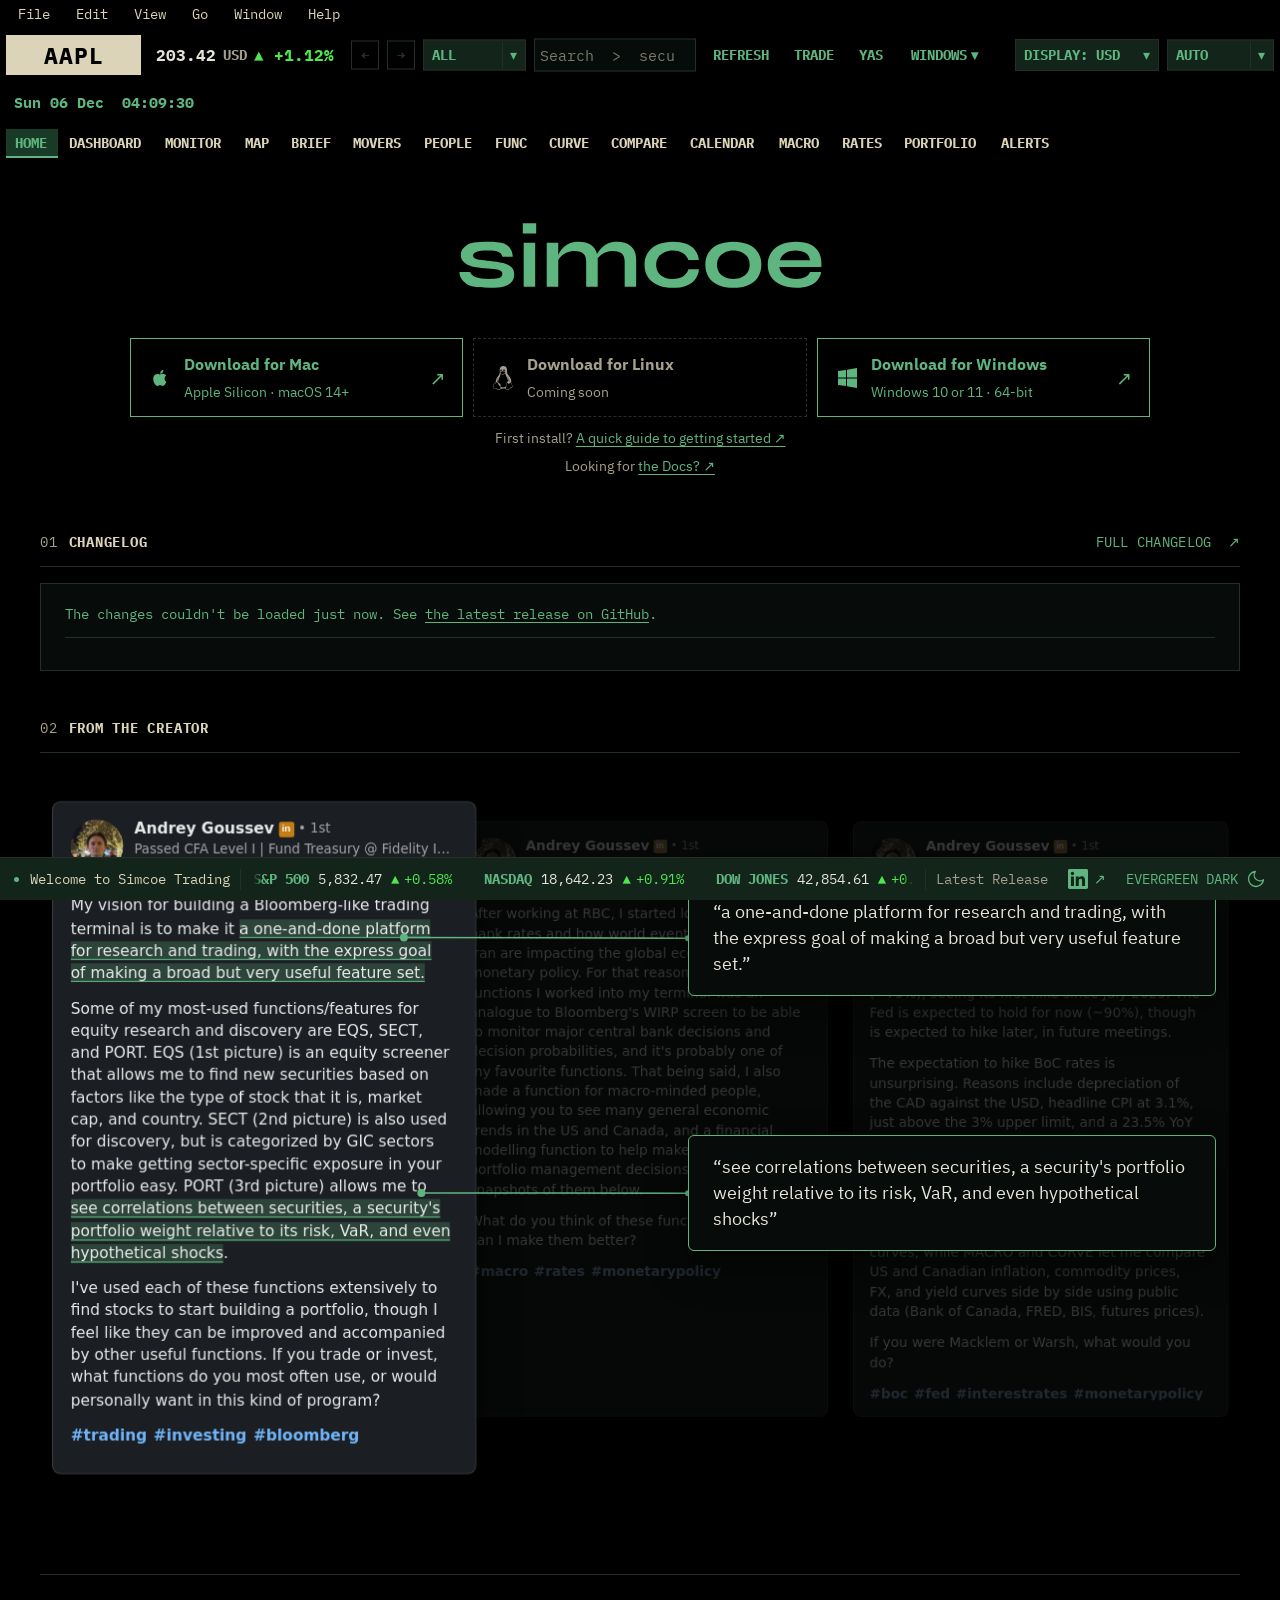
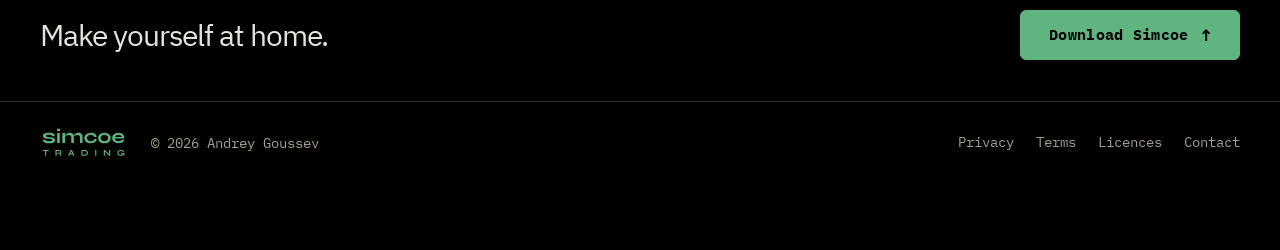
==== commit c9ca4175: "Website, from simcoe-trading-website d1e8fe3" ====
--- a/docs/index.html
+++ b/docs/index.html
@@ -1,170 +1,454 @@
 <!doctype html>
-<html lang="en">
+<html lang="en" data-palette="evergreen" data-theme="dark">
 <head>
 <meta charset="utf-8">
 <meta name="viewport" content="width=device-width, initial-scale=1">
 <meta http-equiv="Content-Security-Policy" content="default-src 'self'; script-src 'self'; style-src 'self'; font-src 'self'; img-src 'self' data:; connect-src https://api.github.com; base-uri 'none'; form-action 'none'; object-src 'none'">
-<title>Simcoe Trading</title>
-<meta name="description" content="A desktop app for Mac and Windows to follow markets, research companies and run your portfolios.">
-<meta name="color-scheme" content="dark light">
-<meta name="theme-color" content="#000000" media="(prefers-color-scheme: dark)">
-<meta name="theme-color" content="#f1efe7" media="(prefers-color-scheme: light)">
+<title>Simcoe Trading — Your markets. Your workspace.</title>
+<meta name="description" content="Explore an independent market terminal. Research companies, screen equities, and follow your portfolio. Free to download for Mac and Windows.">
+<meta name="color-scheme" content="light dark">
+<meta name="theme-color" content="#000000">
 <link rel="canonical" href="https://simcoetrading.com/">
 <meta property="og:type" content="website">
 <meta property="og:site_name" content="Simcoe Trading">
-<meta property="og:title" content="Simcoe Trading">
-<meta property="og:description" content="A desktop app for Mac and Windows to follow markets, research companies and run your portfolios.">
+<meta property="og:title" content="Simcoe Trading — Your markets. Your workspace.">
+<meta property="og:description" content="Explore an independent market terminal. Research companies, screen equities, and follow your portfolio. Free to download for Mac and Windows.">
 <meta property="og:url" content="https://simcoetrading.com/">
 <meta property="og:image" content="https://simcoetrading.com/og-image.png">
 <meta name="twitter:card" content="summary_large_image">
 <link rel="icon" href="favicon.svg" type="image/svg+xml">
 <link rel="icon" href="favicon-32.png" sizes="32x32" type="image/png">
 <link rel="apple-touch-icon" href="apple-touch-icon.png">
+<link rel="preload" href="fonts/IBMPlexMono-Regular.woff2" as="font" type="font/woff2" crossorigin>
 <link rel="preload" href="fonts/IBMPlexSans-Regular.woff2" as="font" type="font/woff2" crossorigin>
-<link rel="preload" href="fonts/Syne.woff2" as="font" type="font/woff2" crossorigin>
+<script src="theme.js"></script>
 <link rel="stylesheet" href="site.css">
 <script src="site.js" defer></script>
+<script src="chrome.js" type="module"></script>
+<script src="terminal.js" type="module"></script>
 </head>
 <body class="page-index">
-<a class="skip" href="#main">Skip to the content</a>
-<header class="top">
-  <div class="wrap top-row">
-    <a class="brand" href="./" aria-label="Simcoe Trading, home"><svg aria-hidden="true" focusable="false" xmlns="http://www.w3.org/2000/svg" viewBox="-8.12 -21.2 261.19 97.48"><path d="M0.03 19.91L7.22 19.91C7.68 21.27 8.76 22.38 10.67 23.24C12.84 24.1 15.97 24.53 20.02 24.53C22.71 24.53 24.7 24.39 26.02 24.11C27.24 23.83 28.02 23.42 28.43 22.88C28.81 22.35 29 21.73 29 21.05C29 20.21 28.69 19.57 28.04 19.1C27.34 18.64 26.18 18.27 24.48 17.99C22.67 17.72 20.23 17.46 17.19 17.22C14.2 16.94 11.52 16.6 9.25 16.2C7.41 15.79 6.03 15.26 4.83 14.6C3.63 13.94 2.68 13.1 1.98 12.08C1.27 11.06 0.92 9.81 0.92 8.33C0.92 6.89 1.27 5.61 1.98 4.49C2.68 3.37 3.66 2.43 4.92 1.67C6.17 0.91 7.66 0.33 9.79 -0.07C12.37 -0.47 15.5 -0.67 19.03 -0.67C24.22 -0.67 27.91 -0.24 30.13 0.62C32.09 1.48 33.56 2.68 34.54 4.22C35.53 5.76 36.02 7.53 36.02 9.53L29.07 9.53C28.69 8.05 27.88 6.98 26.54 6.32C25.07 5.66 22.6 5.33 19.03 5.33C15.5 5.33 12.95 5.63 11.34 6.23C9.86 6.84 9.18 7.66 9.18 8.69C9.18 9.53 9.6 10.18 10.48 10.64C11.42 11.1 12.9 11.47 14.99 11.75C17.16 12.03 19.93 12.33 23.19 12.66C25.74 12.98 27.88 13.34 29.56 13.73C30.98 14.13 32.25 14.64 33.37 15.26C34.49 15.88 35.38 16.7 36.04 17.72C36.7 18.74 37.04 20.03 37.04 21.59C37.04 23.51 36.49 25.13 35.39 26.45C34.29 27.78 32.72 28.79 30.68 29.48C28.5 30.18 25 30.53 20.1 30.53C15.57 30.53 11.9 30.26 9.22 29.72C7.12 29.18 5.61 28.48 4.41 27.62C3.21 26.76 2.28 25.84 1.62 24.86C0.96 23.88 0.51 22.95 0.27 22.07C0.03 21.19 -0.05 20.47 0.03 19.91ZM51.91 -13.08L51.91 -6.25L42.85 -6.25L42.85 -13.08L51.91 -13.08ZM43.44 0L51.24 0L51.24 29.81L43.44 29.81L43.44 0ZM59.04 0L66.85 0L66.85 29.81L59.04 29.81L59.04 0ZM80.71 -0.67C82.54 -0.67 84.24 -0.43 85.8 0.05C87.36 0.54 88.72 1.28 89.88 2.28C91.04 3.28 91.93 4.55 92.57 6.09C93.22 7.62 93.54 9.45 93.54 11.58L93.54 29.81L85.74 29.81L85.74 12.95C85.74 10.43 85.13 8.58 83.9 7.41C82.68 6.23 80.68 5.64 77.91 5.64C75.83 5.64 73.94 6.04 72.26 6.84C70.58 7.63 69.22 8.64 68.17 9.86C67.12 11.08 66.52 12.35 66.36 13.67L66.36 10.61C66.56 9.21 67.02 7.85 67.74 6.53C68.46 5.21 69.43 4 70.65 2.9C71.88 1.8 73.33 0.93 75 0.29C76.68 -0.35 78.58 -0.67 80.71 -0.67ZM106.71 -0.67C108.54 -0.67 110.24 -0.43 111.79 0.05C113.35 0.54 114.71 1.28 115.86 2.28C117.02 3.28 117.93 4.55 118.59 6.09C119.25 7.62 119.58 9.45 119.58 11.58L119.58 29.81L111.79 29.81L111.79 12.95C111.79 10.43 111.16 8.58 109.92 7.41C108.67 6.23 106.67 5.64 103.89 5.64C101.81 5.64 99.93 6.04 98.24 6.84C96.55 7.63 95.19 8.64 94.14 9.86C93.1 11.08 92.52 12.35 92.39 13.67L92.39 10.44C92.59 9.11 93.07 7.79 93.83 6.48C94.59 5.16 95.59 3.96 96.83 2.88C98.07 1.79 99.52 0.93 101.18 0.29C102.83 -0.35 104.68 -0.67 106.71 -0.67ZM162.05 18.05C161.85 20.65 161.02 22.89 159.56 24.77C158.1 26.65 156.09 28.08 153.53 29.06C150.97 30.04 147.93 30.53 144.41 30.53C140.73 30.53 137.44 29.94 134.54 28.77C131.64 27.59 129.36 25.85 127.7 23.55C126.04 21.24 125.21 18.4 125.21 15C125.21 11.59 126.04 8.73 127.7 6.41C129.36 4.1 131.64 2.34 134.54 1.13C137.44 -0.07 140.73 -0.67 144.41 -0.67C147.93 -0.67 150.95 -0.18 153.47 0.8C155.99 1.79 157.98 3.2 159.44 5.04C160.9 6.88 161.75 9.09 161.99 11.69L154.85 11.69C154.17 9.69 152.91 8.13 151.07 7.01C149.24 5.89 147.01 5.33 144.41 5.33C142.33 5.33 140.44 5.69 138.74 6.41C137.04 7.14 135.68 8.21 134.66 9.62C133.64 11.04 133.13 12.83 133.13 15C133.13 17.11 133.63 18.88 134.63 20.3C135.63 21.73 136.99 22.79 138.71 23.48C140.43 24.18 142.33 24.53 144.41 24.53C147.21 24.53 149.5 23.97 151.29 22.85C153.07 21.73 154.28 20.13 154.91 18.05L162.05 18.05ZM185.38 30.53C181.63 30.53 178.32 29.93 175.46 28.73C172.59 27.54 170.36 25.79 168.76 23.48C167.16 21.18 166.36 18.35 166.36 15C166.36 11.64 167.16 8.78 168.76 6.45C170.36 4.11 172.59 2.34 175.46 1.13C178.32 -0.07 181.63 -0.67 185.38 -0.67C189.14 -0.67 192.43 -0.07 195.25 1.13C198.08 2.34 200.29 4.11 201.89 6.45C203.49 8.78 204.29 11.64 204.29 15C204.29 18.35 203.49 21.18 201.89 23.48C200.29 25.79 198.08 27.54 195.25 28.73C192.43 29.93 189.14 30.53 185.38 30.53ZM185.38 24.53C187.46 24.53 189.34 24.16 191 23.42C192.66 22.68 193.97 21.6 194.93 20.18C195.88 18.76 196.36 17.03 196.36 15C196.36 12.96 195.88 11.21 194.93 9.74C193.97 8.28 192.67 7.17 191.03 6.41C189.39 5.66 187.5 5.28 185.38 5.28C183.31 5.28 181.43 5.66 179.75 6.41C178.06 7.17 176.73 8.27 175.75 9.71C174.78 11.15 174.29 12.92 174.29 15C174.29 17.03 174.76 18.76 175.72 20.18C176.68 21.6 178 22.68 179.68 23.42C181.37 24.16 183.26 24.53 185.38 24.53ZM237.22 19.91L244.79 19.91C244.46 21.95 243.61 23.77 242.23 25.37C240.85 26.97 238.98 28.23 236.62 29.15C234.26 30.07 231.38 30.53 227.99 30.53C224.19 30.53 220.82 29.92 217.9 28.7C214.98 27.48 212.7 25.71 211.06 23.39C209.42 21.07 208.6 18.27 208.6 15C208.6 11.72 209.4 8.91 211 6.56C212.6 4.22 214.83 2.43 217.69 1.19C220.56 -0.05 223.91 -0.67 227.74 -0.67C231.66 -0.67 234.92 -0.05 237.52 1.19C240.12 2.43 242.06 4.3 243.32 6.8C244.58 9.3 245.1 12.49 244.89 16.38L216.46 16.38C216.66 17.9 217.23 19.28 218.17 20.52C219.11 21.76 220.39 22.73 222.01 23.45C223.63 24.17 225.56 24.53 227.8 24.53C230.28 24.53 232.35 24.1 234.01 23.24C235.67 22.38 236.74 21.27 237.22 19.91ZM227.38 5.28C224.5 5.28 222.17 5.91 220.36 7.16C218.56 8.42 217.4 9.97 216.88 11.81L237.16 11.81C236.96 9.81 236.01 8.22 234.31 7.05C232.61 5.87 230.3 5.28 227.38 5.28ZM0 50.98L17.73 50.98L17.73 53.88L0 53.88L0 50.98ZM7.16 53.52L10.61 53.52L10.61 67.81L7.16 67.81L7.16 53.52ZM38.23 67.81L38.23 50.98L49.66 50.98C50.95 50.98 52.08 51.16 53.04 51.52C54 51.88 54.75 52.44 55.29 53.2C55.83 53.95 56.09 54.92 56.09 56.09C56.09 56.9 55.96 57.58 55.68 58.13C55.4 58.69 55.02 59.14 54.52 59.49C54.03 59.84 53.46 60.11 52.82 60.29C52.18 60.47 51.49 60.59 50.77 60.64L50.41 60.42C51.61 60.42 52.61 60.51 53.39 60.7C54.17 60.88 54.76 61.21 55.15 61.69C55.54 62.17 55.73 62.88 55.73 63.81L55.73 67.81L52.28 67.81L52.28 64.05C52.28 63.4 52.17 62.9 51.94 62.55C51.71 62.19 51.3 61.95 50.73 61.8C50.15 61.66 49.31 61.59 48.22 61.59L41.69 61.59L41.69 67.81L38.23 67.81ZM41.69 58.89L49.66 58.89C50.62 58.89 51.36 58.66 51.88 58.19C52.39 57.72 52.64 57.09 52.64 56.3C52.64 55.54 52.39 54.96 51.88 54.55C51.36 54.15 50.62 53.95 49.66 53.95L41.69 53.95L41.69 58.89ZM80.31 64.14L80.31 61.27L91.44 61.27L91.44 64.14L80.31 64.14ZM76.12 67.81L84.03 50.98L87.78 50.98L95.77 67.81L91.98 67.81L85.08 52.66L86.73 52.66L79.88 67.81L76.12 67.81ZM125.8 50.98C127.68 50.98 129.26 51.21 130.52 51.66C131.79 52.12 132.8 52.73 133.55 53.5C134.31 54.27 134.85 55.16 135.17 56.16C135.49 57.17 135.66 58.23 135.66 59.34C135.66 60.45 135.48 61.51 135.12 62.53C134.76 63.55 134.19 64.46 133.42 65.25C132.65 66.04 131.64 66.67 130.38 67.12C129.13 67.58 127.6 67.81 125.8 67.81L116.17 67.81L116.17 50.98L125.8 50.98ZM119.62 64.84L125.72 64.84C126.97 64.84 128.01 64.69 128.83 64.39C129.65 64.09 130.3 63.68 130.79 63.16C131.27 62.64 131.62 62.05 131.83 61.39C132.04 60.73 132.14 60.05 132.14 59.34C132.14 58.62 132.04 57.95 131.83 57.3C131.62 56.66 131.27 56.09 130.79 55.59C130.3 55.09 129.65 54.7 128.83 54.4C128.01 54.1 126.97 53.95 125.72 53.95L119.62 53.95L119.62 64.84ZM157.5 50.98L160.95 50.98L160.95 67.81L157.5 67.81L157.5 50.98ZM200.47 64.38L199.38 64.83L199.38 50.98L202.83 50.98L202.83 67.81L199.38 67.81L185.78 54.53L186.86 54.08L186.86 67.81L183.41 67.81L183.41 50.98L186.86 50.98L200.47 64.38ZM234.48 68.16C232.92 68.16 231.51 67.97 230.26 67.61C229 67.24 227.92 66.7 227.01 65.97C226.1 65.24 225.4 64.34 224.91 63.27C224.43 62.19 224.19 60.95 224.19 59.55C224.19 58.12 224.44 56.86 224.95 55.76C225.46 54.66 226.19 53.73 227.14 52.97C228.09 52.21 229.22 51.63 230.52 51.24C231.83 50.85 233.28 50.66 234.88 50.66C236.77 50.66 238.4 50.92 239.77 51.45C241.13 51.97 242.21 52.71 243 53.66C243.79 54.62 244.24 55.76 244.34 57.08L241.02 57.08C240.79 56.38 240.42 55.78 239.91 55.27C239.4 54.76 238.72 54.36 237.89 54.07C237.06 53.78 236.05 53.64 234.88 53.64C233.36 53.64 232.08 53.88 231.02 54.37C229.95 54.85 229.14 55.54 228.59 56.42C228.03 57.31 227.75 58.35 227.75 59.55C227.75 60.7 227.99 61.7 228.48 62.55C228.96 63.39 229.71 64.04 230.73 64.48C231.74 64.93 233.04 65.16 234.61 65.16C235.83 65.16 236.9 65 237.83 64.68C238.76 64.36 239.53 63.93 240.16 63.38C240.78 62.84 241.22 62.22 241.48 61.55L242.83 61.05C242.61 63.29 241.77 65.03 240.3 66.28C238.83 67.53 236.89 68.16 234.48 68.16ZM241.95 67.81C241.95 67.27 241.99 66.65 242.05 65.95C242.12 65.26 242.21 64.55 242.31 63.83C242.42 63.11 242.51 62.44 242.59 61.83L234.91 61.83L234.91 59.62L244.94 59.62L244.94 67.81L241.95 67.81Z" fill="currentColor"/></svg>
-</a>
-    <nav class="nav" aria-label="Main">
-      <a href="./#download" aria-current="page">Download</a>
-      <a href="install.html">Install help</a>
-      <a href="whats-new.html">What's new</a>
-    </nav>
+<a class="skip" href="#main">Skip to content</a>
+<header class="terminal-chrome">
+  <nav class="terminal-menubar" aria-label="Application menu">
+    <details class="app-menu"><summary>File</summary><div class="app-menu-popup">
+      <button type="button" data-chrome-action="account">Account…</button>
+      <button type="button" data-chrome-action="quit">Quit</button>
+    </div></details>
+    <details class="app-menu"><summary>Edit</summary><div class="app-menu-popup">
+      <button type="button" data-chrome-action="find">Find in page</button>
+      <button type="button" data-chrome-action="command">Go to the command line</button>
+    </div></details>
+    <details class="app-menu"><summary>View</summary><div class="app-menu-popup">
+      <button type="button" data-chrome-action="theme">Theme…</button>
+      <hr>
+      <button type="button" data-chrome-action="zoom-in">Zoom in</button>
+      <button type="button" data-chrome-action="zoom-out">Zoom out</button>
+      <button type="button" data-chrome-action="zoom-auto">Auto size (for this screen)</button>
+      <hr>
+      <button type="button" data-chrome-action="currency">Display currency</button>
+      <button type="button" data-chrome-action="sounds">Sounds…</button>
+      <hr>
+      <button type="button" data-chrome-action="refresh">Refresh now</button>
+    </div></details>
+    <details class="app-menu"><summary>Go</summary><div class="app-menu-popup">
+      <button type="button" data-chrome-action="back">Back</button>
+      <button type="button" data-chrome-action="forward">Forward</button>
+    </div></details>
+    <details class="app-menu"><summary>Window</summary><div class="app-menu-popup">
+      <button type="button" data-chrome-action="window-func">New FUNC window</button>
+      <button type="button" data-chrome-action="trade">Trade ticket</button>
+      <button type="button" data-chrome-action="dock">Dock every window</button>
+      <hr>
+      <button type="button" data-chrome-action="workspaces">Workspaces</button>
+    </div></details>
+    <details class="app-menu"><summary>Help</summary><div class="app-menu-popup">
+      <button type="button" data-chrome-action="about">About Simcoe Trading</button>
+      <button type="button" data-chrome-action="shortcuts">Keyboard shortcuts</button>
+      <button type="button" data-chrome-action="guide">Trading guide</button>
+      <button type="button" data-chrome-action="updates">Check for updates…</button>
+    </div></details>
+  </nav>
+  <div class="command-bar">
+    <a class="context-symbol" href="./" data-context-symbol aria-label="Loaded security; return home">AAPL</a>
+    <span class="context-quote" data-context-quote><strong>203.42</strong><small>USD</small><span class="up">▲ +1.12%</span></span>
+    <div class="history-controls"><button type="button" data-history="back" aria-label="Go back" title="Go back">←</button><button type="button" data-history="forward" aria-label="Go forward" title="Go forward">→</button></div>
+    <label class="terminal-select search-type-control"><span class="sr">Security search type</span><select id="search-type" aria-label="Security search type"><option>ALL</option><option>EQUITY</option><option>ETF</option><option>INDEX</option><option>FX</option><option>CRYPTO</option><option>FUTURE</option><option>BOND</option></select></label>
+    <div class="command-search">
+      <label class="sr" for="command-input">Search tabs, securities, or functions</label>
+      <input id="command-input" type="search" placeholder="Search  &gt;  security (AAPL · TD.TO · MSFT) · or function (EQS · DES · PORT)" autocomplete="off" spellcheck="false" role="combobox" aria-autocomplete="list" aria-expanded="false" aria-controls="command-results">
+      <div id="command-results" class="command-results" role="listbox" aria-label="Search results" hidden></div>
+    </div>
+    <div class="toolbar-actions">
+      <button type="button" class="terminal-action" data-chrome-action="refresh">REFRESH</button>
+      <button type="button" class="terminal-action" data-chrome-action="trade">TRADE</button>
+      <button type="button" class="terminal-action" data-chrome-action="yas">YAS</button>
+      <details class="app-menu windows-menu"><summary class="terminal-action">WINDOWS<span aria-hidden="true">▾</span></summary><div class="app-menu-popup" data-windows-menu></div></details>
+    </div>
+    <label class="terminal-select currency-control"><span class="sr">Display currency</span><select id="display-currency" aria-label="Display currency"><option value="USD">DISPLAY: USD</option><option value="CAD">DISPLAY: CAD</option><option value="EUR">DISPLAY: EUR</option><option value="GBP">DISPLAY: GBP</option><option value="JPY">DISPLAY: JPY</option><option value="CHF">DISPLAY: CHF</option><option value="AUD">DISPLAY: AUD</option></select></label>
+    <label class="terminal-select zoom-control"><span class="sr">Interface zoom</span><select id="ui-zoom" aria-label="Interface zoom"><option value="auto">AUTO</option><option value="95">95%</option><option value="100">100%</option><option value="110">110%</option><option value="125">125%</option><option value="150">150%</option></select></label>
+    <time class="terminal-clock" data-clock>LOCAL TIME</time>
   </div>
+  <nav class="terminal-tabs" aria-label="Terminal pages">
+    <a href="./#home" data-view-link="home">HOME</a>
+    <a href="./#dashboard" data-view-link="dashboard">DASHBOARD</a>
+    <a href="./#monitor" data-view-link="monitor">MONITOR</a>
+    <a href="./#map" data-view-link="map">MAP</a>
+    <a href="./#brief" data-view-link="brief">BRIEF</a>
+    <a href="./#movers" data-view-link="movers">MOVERS</a>
+    <a href="./#people" data-view-link="people">PEOPLE</a>
+    <a href="./#func" data-view-link="func">FUNC</a>
+    <a href="./#curve" data-view-link="curve">CURVE</a>
+    <a href="./#compare" data-view-link="compare">COMPARE</a>
+    <a href="./#calendar" data-view-link="calendar">CALENDAR</a>
+    <a href="./#macro" data-view-link="macro">MACRO</a>
+    <a href="./#rates" data-view-link="rates">RATES</a>
+    <a href="./#portfolio" data-view-link="portfolio">PORTFOLIO</a>
+    <a href="./#alerts" data-view-link="alerts">ALERTS</a>
+  </nav>
+  <div class="preview-badge" id="preview-badge" role="status" aria-label="App preview notice" hidden>
+    <span>THIS IS A PREVIEW OF THE APP</span>
+    <a href="./#download" class="preview-badge-btn">DOWNLOAD <span aria-hidden="true">↓</span></a>
+  </div>
+  <aside class="dashboard-callout" id="dashboard-callout" aria-label="Dashboard preview tip" hidden>
+    <svg class="callout-arrow" viewBox="0 0 38 28" width="38" height="28" fill="none" aria-hidden="true">
+      <path d="M 30 26 C 22 22, 8 13, 8 5" stroke="currentColor" stroke-width="2" stroke-linecap="round"/>
+      <polygon points="8,1 3,7 13,7" fill="currentColor"/>
+    </svg>
+    <div class="callout-bubble">
+      <a href="./#dashboard" class="callout-link">Take a look</a>
+      <button type="button" class="callout-close" data-callout-close aria-label="Dismiss">×</button>
+    </div>
+  </aside>
 </header>
 <main id="main">
-<section class="hero">
-  <div class="wrap hero-row">
-    <div class="hero-text">
-      <h1>Markets, research and your portfolios, in one desktop app.</h1>
-      <p class="lead">Simcoe Trading puts quotes, charts, company research, rates and macro data, your portfolios and
-        trading through your own broker side by side on your Mac or PC.</p>
-      <div class="dl-row" id="download">
-        <a class="dl" data-dl="mac" href="https://github.com/sparnglbarngl-lab/simcoe-trading/releases/latest">
-          <span class="dl-main">Download for Mac</span>
-          <span class="dl-sub" data-dl-sub="mac">Apple Silicon · macOS 14 or later</span>
-        </a>
-        <a class="dl" data-dl="windows" href="https://github.com/sparnglbarngl-lab/simcoe-trading/releases/latest">
-          <span class="dl-main">Download for Windows</span>
-          <span class="dl-sub" data-dl-sub="windows">Windows 10 or 11, 64-bit</span>
-        </a>
-      </div>
-      <p class="dl-meta" data-latest>The latest version, free. <a href="whats-new.html">What's new</a></p>
-      <p class="dl-help">The app isn't signed by Apple or Microsoft yet, so the first time you open it your computer
-        asks you to confirm. <a href="install.html">Here's how, step by step.</a> After that it updates itself.</p>
-    </div>
-  </div>
-</section>
+<div class="terminal-workspace" data-workspace>
+  <section class="terminal-view home-view" id="home" data-view="home" aria-labelledby="home-heading">
+    <div class="home-intro">
+      <h1 class="home-wordmark" id="home-heading"><span class="sr">Simcoe Trading</span><svg aria-hidden="true" focusable="false" xmlns="http://www.w3.org/2000/svg" viewBox="-1 -14 247 47"><path d="M0.03 19.91L7.22 19.91C7.68 21.27 8.76 22.38 10.67 23.24C12.84 24.1 15.97 24.53 20.02 24.53C22.71 24.53 24.7 24.39 26.02 24.11C27.24 23.83 28.02 23.42 28.43 22.88C28.81 22.35 29 21.73 29 21.05C29 20.21 28.69 19.57 28.04 19.1C27.34 18.64 26.18 18.27 24.48 17.99C22.67 17.72 20.23 17.46 17.19 17.22C14.2 16.94 11.52 16.6 9.25 16.2C7.41 15.79 6.03 15.26 4.83 14.6C3.63 13.94 2.68 13.1 1.98 12.08C1.27 11.06 0.92 9.81 0.92 8.33C0.92 6.89 1.27 5.61 1.98 4.49C2.68 3.37 3.66 2.43 4.92 1.67C6.17 0.91 7.66 0.33 9.79 -0.07C12.37 -0.47 15.5 -0.67 19.03 -0.67C24.22 -0.67 27.91 -0.24 30.13 0.62C32.09 1.48 33.56 2.68 34.54 4.22C35.53 5.76 36.02 7.53 36.02 9.53L29.07 9.53C28.69 8.05 27.88 6.98 26.54 6.32C25.07 5.66 22.6 5.33 19.03 5.33C15.5 5.33 12.95 5.63 11.34 6.23C9.86 6.84 9.18 7.66 9.18 8.69C9.18 9.53 9.6 10.18 10.48 10.64C11.42 11.1 12.9 11.47 14.99 11.75C17.16 12.03 19.93 12.33 23.19 12.66C25.74 12.98 27.88 13.34 29.56 13.73C30.98 14.13 32.25 14.64 33.37 15.26C34.49 15.88 35.38 16.7 36.04 17.72C36.7 18.74 37.04 20.03 37.04 21.59C37.04 23.51 36.49 25.13 35.39 26.45C34.29 27.78 32.72 28.79 30.68 29.48C28.5 30.18 25 30.53 20.1 30.53C15.57 30.53 11.9 30.26 9.22 29.72C7.12 29.18 5.61 28.48 4.41 27.62C3.21 26.76 2.28 25.84 1.62 24.86C0.96 23.88 0.51 22.95 0.27 22.07C0.03 21.19 -0.05 20.47 0.03 19.91ZM51.91 -13.08L51.91 -6.25L42.85 -6.25L42.85 -13.08L51.91 -13.08ZM43.44 0L51.24 0L51.24 29.81L43.44 29.81L43.44 0ZM59.04 0L66.85 0L66.85 29.81L59.04 29.81L59.04 0ZM80.71 -0.67C82.54 -0.67 84.24 -0.43 85.8 0.05C87.36 0.54 88.72 1.28 89.88 2.28C91.04 3.28 91.93 4.55 92.57 6.09C93.22 7.62 93.54 9.45 93.54 11.58L93.54 29.81L85.74 29.81L85.74 12.95C85.74 10.43 85.13 8.58 83.9 7.41C82.68 6.23 80.68 5.64 77.91 5.64C75.83 5.64 73.94 6.04 72.26 6.84C70.58 7.63 69.22 8.64 68.17 9.86C67.12 11.08 66.52 12.35 66.36 13.67L66.36 10.61C66.56 9.21 67.02 7.85 67.74 6.53C68.46 5.21 69.43 4 70.65 2.9C71.88 1.8 73.33 0.93 75 0.29C76.68 -0.35 78.58 -0.67 80.71 -0.67ZM106.71 -0.67C108.54 -0.67 110.24 -0.43 111.79 0.05C113.35 0.54 114.71 1.28 115.86 2.28C117.02 3.28 117.93 4.55 118.59 6.09C119.25 7.62 119.58 9.45 119.58 11.58L119.58 29.81L111.79 29.81L111.79 12.95C111.79 10.43 111.16 8.58 109.92 7.41C108.67 6.23 106.67 5.64 103.89 5.64C101.81 5.64 99.93 6.04 98.24 6.84C96.55 7.63 95.19 8.64 94.14 9.86C93.1 11.08 92.52 12.35 92.39 13.67L92.39 10.44C92.59 9.11 93.07 7.79 93.83 6.48C94.59 5.16 95.59 3.96 96.83 2.88C98.07 1.79 99.52 0.93 101.18 0.29C102.83 -0.35 104.68 -0.67 106.71 -0.67ZM162.05 18.05C161.85 20.65 161.02 22.89 159.56 24.77C158.1 26.65 156.09 28.08 153.53 29.06C150.97 30.04 147.93 30.53 144.41 30.53C140.73 30.53 137.44 29.94 134.54 28.77C131.64 27.59 129.36 25.85 127.7 23.55C126.04 21.24 125.21 18.4 125.21 15C125.21 11.59 126.04 8.73 127.7 6.41C129.36 4.1 131.64 2.34 134.54 1.13C137.44 -0.07 140.73 -0.67 144.41 -0.67C147.93 -0.67 150.95 -0.18 153.47 0.8C155.99 1.79 157.98 3.2 159.44 5.04C160.9 6.88 161.75 9.09 161.99 11.69L154.85 11.69C154.17 9.69 152.91 8.13 151.07 7.01C149.24 5.89 147.01 5.33 144.41 5.33C142.33 5.33 140.44 5.69 138.74 6.41C137.04 7.14 135.68 8.21 134.66 9.62C133.64 11.04 133.13 12.83 133.13 15C133.13 17.11 133.63 18.88 134.63 20.3C135.63 21.73 136.99 22.79 138.71 23.48C140.43 24.18 142.33 24.53 144.41 24.53C147.21 24.53 149.5 23.97 151.29 22.85C153.07 21.73 154.28 20.13 154.91 18.05L162.05 18.05ZM185.38 30.53C181.63 30.53 178.32 29.93 175.46 28.73C172.59 27.54 170.36 25.79 168.76 23.48C167.16 21.18 166.36 18.35 166.36 15C166.36 11.64 167.16 8.78 168.76 6.45C170.36 4.11 172.59 2.34 175.46 1.13C178.32 -0.07 181.63 -0.67 185.38 -0.67C189.14 -0.67 192.43 -0.07 195.25 1.13C198.08 2.34 200.29 4.11 201.89 6.45C203.49 8.78 204.29 11.64 204.29 15C204.29 18.35 203.49 21.18 201.89 23.48C200.29 25.79 198.08 27.54 195.25 28.73C192.43 29.93 189.14 30.53 185.38 30.53ZM185.38 24.53C187.46 24.53 189.34 24.16 191 23.42C192.66 22.68 193.97 21.6 194.93 20.18C195.88 18.76 196.36 17.03 196.36 15C196.36 12.96 195.88 11.21 194.93 9.74C193.97 8.28 192.67 7.17 191.03 6.41C189.39 5.66 187.5 5.28 185.38 5.28C183.31 5.28 181.43 5.66 179.75 6.41C178.06 7.17 176.73 8.27 175.75 9.71C174.78 11.15 174.29 12.92 174.29 15C174.29 17.03 174.76 18.76 175.72 20.18C176.68 21.6 178 22.68 179.68 23.42C181.37 24.16 183.26 24.53 185.38 24.53ZM237.22 19.91L244.79 19.91C244.46 21.95 243.61 23.77 242.23 25.37C240.85 26.97 238.98 28.23 236.62 29.15C234.26 30.07 231.38 30.53 227.99 30.53C224.19 30.53 220.82 29.92 217.9 28.7C214.98 27.48 212.7 25.71 211.06 23.39C209.42 21.07 208.6 18.27 208.6 15C208.6 11.72 209.4 8.91 211 6.56C212.6 4.22 214.83 2.43 217.69 1.19C220.56 -0.05 223.91 -0.67 227.74 -0.67C231.66 -0.67 234.92 -0.05 237.52 1.19C240.12 2.43 242.06 4.3 243.32 6.8C244.58 9.3 245.1 12.49 244.89 16.38L216.46 16.38C216.66 17.9 217.23 19.28 218.17 20.52C219.11 21.76 220.39 22.73 222.01 23.45C223.63 24.17 225.56 24.53 227.8 24.53C230.28 24.53 232.35 24.1 234.01 23.24C235.67 22.38 236.74 21.27 237.22 19.91ZM227.38 5.28C224.5 5.28 222.17 5.91 220.36 7.16C218.56 8.42 217.4 9.97 216.88 11.81L237.16 11.81C236.96 9.81 236.01 8.22 234.31 7.05C232.61 5.87 230.3 5.28 227.38 5.28ZM0 50.98L17.73 50.98L17.73 53.88L0 53.88L0 50.98ZM7.16 53.52L10.61 53.52L10.61 67.81L7.16 67.81L7.16 53.52ZM38.23 67.81L38.23 50.98L49.66 50.98C50.95 50.98 52.08 51.16 53.04 51.52C54 51.88 54.75 52.44 55.29 53.2C55.83 53.95 56.09 54.92 56.09 56.09C56.09 56.9 55.96 57.58 55.68 58.13C55.4 58.69 55.02 59.14 54.52 59.49C54.03 59.84 53.46 60.11 52.82 60.29C52.18 60.47 51.49 60.59 50.77 60.64L50.41 60.42C51.61 60.42 52.61 60.51 53.39 60.7C54.17 60.88 54.76 61.21 55.15 61.69C55.54 62.17 55.73 62.88 55.73 63.81L55.73 67.81L52.28 67.81L52.28 64.05C52.28 63.4 52.17 62.9 51.94 62.55C51.71 62.19 51.3 61.95 50.73 61.8C50.15 61.66 49.31 61.59 48.22 61.59L41.69 61.59L41.69 67.81L38.23 67.81ZM41.69 58.89L49.66 58.89C50.62 58.89 51.36 58.66 51.88 58.19C52.39 57.72 52.64 57.09 52.64 56.3C52.64 55.54 52.39 54.96 51.88 54.55C51.36 54.15 50.62 53.95 49.66 53.95L41.69 53.95L41.69 58.89ZM80.31 64.14L80.31 61.27L91.44 61.27L91.44 64.14L80.31 64.14ZM76.12 67.81L84.03 50.98L87.78 50.98L95.77 67.81L91.98 67.81L85.08 52.66L86.73 52.66L79.88 67.81L76.12 67.81ZM125.8 50.98C127.68 50.98 129.26 51.21 130.52 51.66C131.79 52.12 132.8 52.73 133.55 53.5C134.31 54.27 134.85 55.16 135.17 56.16C135.49 57.17 135.66 58.23 135.66 59.34C135.66 60.45 135.48 61.51 135.12 62.53C134.76 63.55 134.19 64.46 133.42 65.25C132.65 66.04 131.64 66.67 130.38 67.12C129.13 67.58 127.6 67.81 125.8 67.81L116.17 67.81L116.17 50.98L125.8 50.98ZM119.62 64.84L125.72 64.84C126.97 64.84 128.01 64.69 128.83 64.39C129.65 64.09 130.3 63.68 130.79 63.16C131.27 62.64 131.62 62.05 131.83 61.39C132.04 60.73 132.14 60.05 132.14 59.34C132.14 58.62 132.04 57.95 131.83 57.3C131.62 56.66 131.27 56.09 130.79 55.59C130.3 55.09 129.65 54.7 128.83 54.4C128.01 54.1 126.97 53.95 125.72 53.95L119.62 53.95L119.62 64.84ZM157.5 50.98L160.95 50.98L160.95 67.81L157.5 67.81L157.5 50.98ZM200.47 64.38L199.38 64.83L199.38 50.98L202.83 50.98L202.83 67.81L199.38 67.81L185.78 54.53L186.86 54.08L186.86 67.81L183.41 67.81L183.41 50.98L186.86 50.98L200.47 64.38ZM234.48 68.16C232.92 68.16 231.51 67.97 230.26 67.61C229 67.24 227.92 66.7 227.01 65.97C226.1 65.24 225.4 64.34 224.91 63.27C224.43 62.19 224.19 60.95 224.19 59.55C224.19 58.12 224.44 56.86 224.95 55.76C225.46 54.66 226.19 53.73 227.14 52.97C228.09 52.21 229.22 51.63 230.52 51.24C231.83 50.85 233.28 50.66 234.88 50.66C236.77 50.66 238.4 50.92 239.77 51.45C241.13 51.97 242.21 52.71 243 53.66C243.79 54.62 244.24 55.76 244.34 57.08L241.02 57.08C240.79 56.38 240.42 55.78 239.91 55.27C239.4 54.76 238.72 54.36 237.89 54.07C237.06 53.78 236.05 53.64 234.88 53.64C233.36 53.64 232.08 53.88 231.02 54.37C229.95 54.85 229.14 55.54 228.59 56.42C228.03 57.31 227.75 58.35 227.75 59.55C227.75 60.7 227.99 61.7 228.48 62.55C228.96 63.39 229.71 64.04 230.73 64.48C231.74 64.93 233.04 65.16 234.61 65.16C235.83 65.16 236.9 65 237.83 64.68C238.76 64.36 239.53 63.93 240.16 63.38C240.78 62.84 241.22 62.22 241.48 61.55L242.83 61.05C242.61 63.29 241.77 65.03 240.3 66.28C238.83 67.53 236.89 68.16 234.48 68.16ZM241.95 67.81C241.95 67.27 241.99 66.65 242.05 65.95C242.12 65.26 242.21 64.55 242.31 63.83C242.42 63.11 242.51 62.44 242.59 61.83L234.91 61.83L234.91 59.62L244.94 59.62L244.94 67.81L241.95 67.81Z" fill="currentColor"/></svg>
+</h1>
+      <div class="hero-downloads dl-row" id="download">
+        <a class="download-button alt" data-dl="windows" href="https://github.com/sparnglbarngl-lab/simcoe-trading/releases/latest"><svg class="platform-icon" viewBox="0 0 24 24" fill="currentColor" aria-hidden="true"><path d="m3 5 8-1.1v7.6H3V5Zm9-1.3L22 2v9.5H12V3.7ZM3 12.5h8v7.6L3 19v-6.5Zm9 0h10V22l-10-1.7v-7.8Z"/></svg><span><strong>Download for Windows</strong><small data-dl-sub="windows">Windows 10 or 11 · 64-bit</small></span><span class="download-arrow" aria-hidden="true">↗</span></a>
+        <a class="download-button" data-dl="mac" href="https://github.com/sparnglbarngl-lab/simcoe-trading/releases/latest"><svg class="platform-icon" viewBox="0 0 24 24" fill="currentColor" aria-hidden="true"><path d="M16.6 12.7c0-2 1.6-3 1.7-3.1-1-1.5-2.6-1.7-3.2-1.7-1.3-.2-2.5.7-3.2.7-.6 0-1.6-.7-2.6-.6-1.4 0-2.7.8-3.4 2-1.4 2.4-.4 6 1 8 .7 1 1.4 2 2.5 1.9 1-.1 1.4-.6 2.7-.6 1.2 0 1.6.6 2.7.6 1.1 0 1.8-1 2.4-1.9.8-1.1 1.1-2.2 1.1-2.3-.1 0-1.7-.7-1.7-3ZM14.6 6.6c.5-.7.9-1.6.8-2.6-.8 0-1.8.6-2.4 1.2-.5.6-1 1.6-.9 2.5.9.1 1.9-.4 2.5-1.1Z"/></svg><span><strong>Download for Mac</strong><small data-dl-sub="mac">Apple Silicon · macOS 14+</small></span><span class="download-arrow" aria-hidden="true">↗</span></a>
+        <!-- Tux icon: Simple Icons, CC0. https://simpleicons.org/ -->
+        <span class="download-button alt is-soon" data-dl="linux"><svg class="platform-icon" viewBox="0 0 24 24" fill="currentColor" aria-hidden="true"><path d="M12.504 0c-.155 0-.315.008-.48.021-4.226.333-3.105 4.807-3.17 6.298-.076 1.092-.3 1.953-1.05 3.02-.885 1.051-2.127 2.75-2.716 4.521-.278.832-.41 1.684-.287 2.489a.424.424 0 00-.11.135c-.26.268-.45.6-.663.839-.199.199-.485.267-.797.4-.313.136-.658.269-.864.68-.09.189-.136.394-.132.602 0 .199.027.4.055.536.058.399.116.728.04.97-.249.68-.28 1.145-.106 1.484.174.334.535.47.94.601.81.2 1.91.135 2.774.6.926.466 1.866.67 2.616.47.526-.116.97-.464 1.208-.946.587-.003 1.23-.269 2.26-.334.699-.058 1.574.267 2.577.2.025.134.063.198.114.333l.003.003c.391.778 1.113 1.132 1.884 1.071.771-.06 1.592-.536 2.257-1.306.631-.765 1.683-1.084 2.378-1.503.348-.199.629-.469.649-.853.023-.4-.2-.811-.714-1.376v-.097l-.003-.003c-.17-.2-.25-.535-.338-.926-.085-.401-.182-.786-.492-1.046h-.003c-.059-.054-.123-.067-.188-.135a.357.357 0 00-.19-.064c.431-1.278.264-2.55-.173-3.694-.533-1.41-1.465-2.638-2.175-3.483-.796-1.005-1.576-1.957-1.56-3.368.026-2.152.236-6.133-3.544-6.139zm.529 3.405h.013c.213 0 .396.062.584.198.19.135.33.332.438.533.105.259.158.459.166.724 0-.02.006-.04.006-.06v.105a.086.086 0 01-.004-.021l-.004-.024a1.807 1.807 0 01-.15.706.953.953 0 01-.213.335.71.71 0 00-.088-.042c-.104-.045-.198-.064-.284-.133a1.312 1.312 0 00-.22-.066c.05-.06.146-.133.183-.198.053-.128.082-.264.088-.402v-.02a1.21 1.21 0 00-.061-.4c-.045-.134-.101-.2-.183-.333-.084-.066-.167-.132-.267-.132h-.016c-.093 0-.176.03-.262.132a.8.8 0 00-.205.334 1.18 1.18 0 00-.09.4v.019c.002.089.008.179.02.267-.193-.067-.438-.135-.607-.202a1.635 1.635 0 01-.018-.2v-.02a1.772 1.772 0 01.15-.768c.082-.22.232-.406.43-.533a.985.985 0 01.594-.2zm-2.962.059h.036c.142 0 .27.048.399.135.146.129.264.288.344.465.09.199.14.4.153.667v.004c.007.134.006.2-.002.266v.08c-.03.007-.056.018-.083.024-.152.055-.274.135-.393.2.012-.09.013-.18.003-.267v-.015c-.012-.133-.04-.2-.082-.333a.613.613 0 00-.166-.267.248.248 0 00-.183-.064h-.021c-.071.006-.13.04-.186.132a.552.552 0 00-.12.27.944.944 0 00-.023.33v.015c.012.135.037.2.08.334.046.134.098.2.166.268.01.009.02.018.034.024-.07.057-.117.07-.176.136a.304.304 0 01-.131.068 2.62 2.62 0 01-.275-.402 1.772 1.772 0 01-.155-.667 1.759 1.759 0 01.08-.668 1.43 1.43 0 01.283-.535c.128-.133.26-.2.418-.2zm1.37 1.706c.332 0 .733.065 1.216.399.293.2.523.269 1.052.468h.003c.255.136.405.266.478.399v-.131a.571.571 0 01.016.47c-.123.31-.516.643-1.063.842v.002c-.268.135-.501.333-.775.465-.276.135-.588.292-1.012.267a1.139 1.139 0 01-.448-.067 3.566 3.566 0 01-.322-.198c-.195-.135-.363-.332-.612-.465v-.005h-.005c-.4-.246-.616-.512-.686-.71-.07-.268-.005-.47.193-.6.224-.135.38-.271.483-.336.104-.074.143-.102.176-.131h.002v-.003c.169-.202.436-.47.839-.601.139-.036.294-.065.466-.065zm2.8 2.142c.358 1.417 1.196 3.475 1.735 4.473.286.534.855 1.659 1.102 3.024.156-.005.33.018.513.064.646-1.671-.546-3.467-1.089-3.966-.22-.2-.232-.335-.123-.335.59.534 1.365 1.572 1.646 2.757.13.535.16 1.104.021 1.67.067.028.135.06.205.067 1.032.534 1.413.938 1.23 1.537v-.043c-.06-.003-.12 0-.18 0h-.016c.151-.467-.182-.825-1.065-1.224-.915-.4-1.646-.336-1.77.465-.008.043-.013.066-.018.135-.068.023-.139.053-.209.064-.43.268-.662.669-.793 1.187-.13.533-.17 1.156-.205 1.869v.003c-.02.334-.17.838-.319 1.35-1.5 1.072-3.58 1.538-5.348.334a2.645 2.645 0 00-.402-.533 1.45 1.45 0 00-.275-.333c.182 0 .338-.03.465-.067a.615.615 0 00.314-.334c.108-.267 0-.697-.345-1.163-.345-.467-.931-.995-1.788-1.521-.63-.4-.986-.87-1.15-1.396-.165-.534-.143-1.085-.015-1.645.245-1.07.873-2.11 1.274-2.763.107-.065.037.135-.408.974-.396.751-1.14 2.497-.122 3.854a8.123 8.123 0 01.647-2.876c.564-1.278 1.743-3.504 1.836-5.268.048.036.217.135.289.202.218.133.38.333.59.465.21.201.477.335.876.335.039.003.075.006.11.006.412 0 .73-.134.997-.268.29-.134.52-.334.74-.4h.005c.467-.135.835-.402 1.044-.7zm2.185 8.958c.037.6.343 1.245.882 1.377.588.134 1.434-.333 1.791-.765l.211-.01c.315-.007.577.01.847.268l.003.003c.208.199.305.53.391.876.085.4.154.78.409 1.066.486.527.645.906.636 1.14l.003-.007v.018l-.003-.012c-.015.262-.185.396-.498.595-.63.401-1.746.712-2.457 1.57-.618.737-1.37 1.14-2.036 1.191-.664.053-1.237-.2-1.574-.898l-.005-.003c-.21-.4-.12-1.025.056-1.69.176-.668.428-1.344.463-1.897.037-.714.076-1.335.195-1.814.12-.465.308-.797.641-.984l.045-.022zm-10.814.049h.01c.053 0 .105.005.157.014.376.055.706.333 1.023.752l.91 1.664.003.003c.243.533.754 1.064 1.189 1.637.434.598.77 1.131.729 1.57v.006c-.057.744-.48 1.148-1.125 1.294-.645.135-1.52.002-2.395-.464-.968-.536-2.118-.469-2.857-.602-.369-.066-.61-.2-.723-.4-.11-.2-.113-.602.123-1.23v-.004l.002-.003c.117-.334.03-.752-.027-1.118-.055-.401-.083-.71.043-.94.16-.334.396-.4.69-.533.294-.135.64-.202.915-.47h.002v-.002c.256-.268.445-.601.668-.838.19-.201.38-.336.663-.336zm7.159-9.074c-.435.201-.945.535-1.488.535-.542 0-.97-.267-1.28-.466-.154-.134-.28-.268-.373-.335-.164-.134-.144-.333-.074-.333.109.016.129.134.199.2.096.066.215.2.36.333.292.2.68.467 1.167.467.485 0 1.053-.267 1.398-.466.195-.135.445-.334.648-.467.156-.136.149-.267.279-.267.128.016.034.134-.147.332a8.097 8.097 0 01-.69.468zm-1.082-1.583V5.64c-.006-.02.013-.042.029-.05.074-.043.18-.027.26.004.063 0 .16.067.15.135-.006.049-.085.066-.135.066-.055 0-.092-.043-.141-.068-.052-.018-.146-.008-.163-.065zm-.551 0c-.02.058-.113.049-.166.066-.047.025-.086.068-.14.068-.05 0-.13-.02-.136-.068-.01-.066.088-.133.15-.133.08-.031.184-.047.259-.005.019.009.036.03.03.05v.02h.003z"/></svg><span><strong>Download for Linux</strong><small>Coming soon</small></span></span>
+      </div>
+      <p class="first-install">First install? <a href="install.html">A quick guide to getting started <span aria-hidden="true">↗</span></a></p>
+      <p class="docs-help">Looking for <a href="https://www.youtube.com/watch?v=dQw4w9WgXcQ" target="_blank" rel="noopener noreferrer">the Docs? <span aria-hidden="true">↗</span></a></p>
+    </div>
 
-<section class="band">
-  <div class="wrap">
-    <h2>What's inside</h2>
-    <div class="tiles">
-      <article class="tile">
-        <h3 class="bar">Home</h3>
-        <p>Watchlists, charts, market tables and the news, in panels you arrange the way you like and pop out into
-          their own windows.</p>
-      </article>
-      <article class="tile">
-        <h3 class="bar">Research</h3>
-        <p>Any company's profile, financial statements, estimates, ownership, options and technicals, with MODL's
-          ratings and VAL's valuations.</p>
-      </article>
-      <article class="tile">
-        <h3 class="bar">Rates and macro</h3>
-        <p>Yield curves, the odds for each central bank meeting, Treasuries and SOFR, the economic calendar, macro
-          data and a world map.</p>
-      </article>
-      <article class="tile">
-        <h3 class="bar">Portfolios</h3>
-        <p>As many portfolios as you like, from your own transactions, with time- and money-weighted returns in the
-          currency you choose.</p>
-      </article>
-      <article class="tile">
-        <h3 class="bar">Monitor and alerts</h3>
-        <p>Live grids of the names you follow, the day's biggest movers, a daily brief of what changed since
-          yesterday, and alerts when a price or a rating crosses your line.</p>
-      </article>
-      <article class="tile">
-        <h3 class="bar">Trade</h3>
-        <p>An order ticket and an options desk for an Alpaca paper account or your Interactive Brokers account.
-          Orders go from your computer straight to your broker.</p>
-      </article>
-    </div>
-    <div class="looks">
-      <div class="looks-text">
-        <h3>Two looks, each dark or light</h3>
-        <p>Evergreen, forest green and cream, is the default. Amber is the other. Switch any time from
-          View › Theme.</p>
-      </div>
-      <div class="swatches">
-        <figure class="sw-fig"><span class="sw sw-eg-d" aria-hidden="true"><i></i><i></i><i></i><i></i></span>
-          <figcaption>Evergreen dark</figcaption></figure>
-        <figure class="sw-fig"><span class="sw sw-eg-l" aria-hidden="true"><i></i><i></i><i></i><i></i></span>
-          <figcaption>Evergreen light</figcaption></figure>
-        <figure class="sw-fig"><span class="sw sw-am-d" aria-hidden="true"><i></i><i></i><i></i><i></i></span>
-          <figcaption>Amber dark</figcaption></figure>
-        <figure class="sw-fig"><span class="sw sw-am-l" aria-hidden="true"><i></i><i></i><i></i><i></i></span>
-          <figcaption>Amber light</figcaption></figure>
-      </div>
-    </div>
-  </div>
-</section>
+    <section class="home-section updates-section" aria-labelledby="updates-heading">
+      <div class="section-rule"><h2 id="updates-heading"><span class="section-index">01</span> CHANGELOG</h2><a href="whats-new.html">FULL CHANGELOG <span aria-hidden="true">↗</span></a></div>
+      <div class="release-feed" data-notes="latest" data-limit="4"><p class="release-feed-label">RELEASE NOTES</p><p>The latest improvements, fixes, and new functions are listed in the changelog.</p><a href="whats-new.html">Read what's new <span aria-hidden="true">↗</span></a></div>
+    </section>
 
-<section class="band band-alt">
-  <div class="wrap two-col">
-    <div>
-      <h2 id="requirements">What you need</h2>
-      <table class="req">
-        <caption class="sr">System requirements</caption>
-        <tr><th scope="row">Mac</th><td>An Apple Silicon Mac (M1 or later) with macOS 14 Sonoma or later.
-          <span class="hint">Not sure? Apple menu › About This Mac: <em>Chip</em> says Apple M1, M2, M3, M4 or
-          later.</span></td></tr>
-        <tr><th scope="row">Windows</th><td>Windows 10 or 11, 64-bit.</td></tr>
-        <tr><th scope="row">Both</th><td>8 GB of memory, about 300 MB of disk space, an internet connection and a
-          screen at least 1280 pixels wide.</td></tr>
-      </table>
-      <p class="hint">An Intel Mac version may come later if people ask for it.</p>
-    </div>
-    <div>
-      <h2>Your account</h2>
-      <p>You can use all of Simcoe Trading without one, the analysis included. An account keeps your watchlists,
-        portfolios, alerts and layouts in step between your computers.</p>
-      <p>Create it in the app: File › Account. We email you a six-digit code to confirm it.</p>
-      <p><a href="privacy.html">What your account stores, and what stays on your computer.</a></p>
-    </div>
-  </div>
-</section>
-
-<section class="band">
-  <div class="wrap">
-    <h2>New in the latest version</h2>
-    <div class="notes" data-notes="latest" data-limit="8">
-      <p class="muted">See the <a href="https://github.com/sparnglbarngl-lab/simcoe-trading/releases/latest">latest
-        release on GitHub</a>.</p>
-    </div>
-    <p><a class="more" href="whats-new.html">Every version's changes</a></p>
-  </div>
-</section>
+    <section class="home-section creator-section" aria-labelledby="creator-heading" data-creator-spotlight>
+      <div class="section-rule">
+        <h2 id="creator-heading"><span class="section-index">02</span> FROM THE CREATOR</h2>
+      </div>
+      <div class="creator-posts" data-creator-stage>
+        <article class="creator-post linkedin-post" aria-label="Andrey Goussev’s LinkedIn post">
+          <header class="li-header">
+            <div class="li-author-row">
+              <div class="li-avatar-wrap">
+                <img class="li-avatar-img" src="images/andrey-goussev.jpg" alt="Andrey Goussev" width="48" height="48" loading="lazy" decoding="async">
+              </div>
+              <div class="li-author-details">
+                <div class="li-name-line">
+                  <a class="li-author-name" href="https://www.linkedin.com/in/andrey-goussev/" target="_blank" rel="noopener noreferrer">Andrey Goussev</a>
+                  <span class="li-in-badge" aria-label="LinkedIn">in</span>
+                  <span class="li-degree">• 1st</span>
+                </div>
+                <div class="li-headline">Passed CFA Level I | Fund Treasury @ Fidelity Investments Canada | ...</div>
+                <div class="li-time">3d</div>
+              </div>
+            </div>
+          </header>
+          <div class="li-content">
+            <p>My vision for building a Bloomberg-like trading terminal is to make it <span class="creator-quote-source" data-creator-quote>a one-and-done platform for research and trading, with the express goal of making a broad but very useful feature set.</span></p>
+            <p>Some of my most-used functions/features for equity research and discovery are EQS, SECT, and PORT. EQS (1st picture) is an equity screener that allows me to find new securities based on factors like the type of stock that it is, market cap, and country. SECT (2nd picture) is also used for discovery, but is categorized by GIC sectors to make getting sector-specific exposure in your portfolio easy. PORT (3rd picture) allows me to <span class="creator-quote-source" data-creator-quote>see correlations between securities, a security's portfolio weight relative to its risk, VaR, and even hypothetical shocks</span>.</p>
+            <p>I've used each of these functions extensively to find stocks to start building a portfolio, though I feel like they can be improved and accompanied by other useful functions. If you trade or invest, what functions do you most often use, or would personally want in this kind of program?</p>
+            <div class="li-tags">
+              <a href="https://www.linkedin.com/feed/update/urn:li:activity:7519501861910147072/" target="_blank" rel="noopener noreferrer">#trading</a>
+              <a href="https://www.linkedin.com/feed/update/urn:li:activity:7519501861910147072/" target="_blank" rel="noopener noreferrer">#investing</a>
+              <a href="https://www.linkedin.com/feed/update/urn:li:activity:7519501861910147072/" target="_blank" rel="noopener noreferrer">#bloomberg</a>
+            </div>
+          </div>
+        </article>
+        <article class="creator-post linkedin-post" aria-label="Andrey Goussev’s LinkedIn post">
+          <header class="li-header">
+            <div class="li-author-row">
+              <div class="li-avatar-wrap">
+                <img class="li-avatar-img" src="images/andrey-goussev.jpg" alt="Andrey Goussev" width="48" height="48" loading="lazy" decoding="async">
+              </div>
+              <div class="li-author-details">
+                <div class="li-name-line">
+                  <a class="li-author-name" href="https://www.linkedin.com/in/andrey-goussev/" target="_blank" rel="noopener noreferrer">Andrey Goussev</a>
+                  <span class="li-in-badge" aria-label="LinkedIn">in</span>
+                  <span class="li-degree">• 1st</span>
+                </div>
+                <div class="li-headline">Passed CFA Level I | Fund Treasury @ Fidelity Investments Canada | ...</div>
+                <div class="li-time">1w</div>
+              </div>
+            </div>
+          </header>
+          <div class="li-content">
+            <p>After working at RBC, I started looking more at bank rates and how world events like the war in Iran are impacting the global economy and monetary policy. For that reason, one of the first functions I worked into my terminal was <span class="creator-quote-source" data-creator-quote>an analogue to Bloomberg's WIRP screen to be able to monitor major central bank decisions and decision probabilities</span>, and it's probably one of my favourite functions. That being said, I also made a function for macro-minded people, allowing you to see many general economic trends in the US and Canada, and <span class="creator-quote-source" data-creator-quote>a financial modelling function to help make informed portfolio management decisions</span>. You can find snapshots of them below.</p>
+            <p>What do you think of these functions, and how can I make them better?</p>
+            <div class="li-tags">
+              <a href="https://www.linkedin.com/feed/update/urn:li:ugcPost:7519501861112946688/" target="_blank" rel="noopener noreferrer">#macro</a>
+              <a href="https://www.linkedin.com/feed/update/urn:li:ugcPost:7519501861112946688/" target="_blank" rel="noopener noreferrer">#rates</a>
+              <a href="https://www.linkedin.com/feed/update/urn:li:ugcPost:7519501861112946688/" target="_blank" rel="noopener noreferrer">#monetarypolicy</a>
+            </div>
+          </div>
+        </article>
+        <article class="creator-post linkedin-post" aria-label="Andrey Goussev’s LinkedIn post">
+          <header class="li-header">
+            <div class="li-author-row">
+              <div class="li-avatar-wrap">
+                <img class="li-avatar-img" src="images/andrey-goussev.jpg" alt="Andrey Goussev" width="48" height="48" loading="lazy" decoding="async">
+              </div>
+              <div class="li-author-details">
+                <div class="li-name-line">
+                  <a class="li-author-name" href="https://www.linkedin.com/in/andrey-goussev/" target="_blank" rel="noopener noreferrer">Andrey Goussev</a>
+                  <span class="li-in-badge" aria-label="LinkedIn">in</span>
+                  <span class="li-degree">• 1st</span>
+                </div>
+                <div class="li-headline">Passed CFA Level I | Fund Treasury @ Fidelity Investments Canada | ...</div>
+                <div class="li-time">6d</div>
+              </div>
+            </div>
+          </header>
+          <div class="li-content">
+            <p>The Bank of Canada and the Fed are both meeting tomorrow, 4 hours apart (BoC at 9:45am/Fed at 2:00pm). The BoC is priced in to hike the central bank rate +25bps to 2.5% (~79%), seeing its first hike since July 2023. The Fed is expected to hold for now (~90%), though is expected to hike later, in future meetings.</p>
+            <p>The expectation to hike BoC rates is unsurprising. Reasons include depreciation of the CAD against the USD, headline CPI at 3.1%, just above the 3% upper limit, and a 23.5% YoY increase in commodity prices, namely oil.</p>
+            <p>I conducted my analysis with a market terminal I'm building. <span class="creator-quote-source" data-creator-quote>Its RATES screen lets me price implied central bank rate paths and hike probabilities directly from futures and T-bill curves</span>, while <span class="creator-quote-source" data-creator-quote>MACRO and CURVE let me compare US and Canadian inflation, commodity prices, FX, and yield curves side by side</span> using public data (Bank of Canada, FRED, BIS, futures prices).</p>
+            <p>If you were Macklem or Warsh, what would you do?</p>
+            <div class="li-tags">
+              <a href="https://www.linkedin.com/in/andrey-goussev/" target="_blank" rel="noopener noreferrer">#boc</a>
+              <a href="https://www.linkedin.com/in/andrey-goussev/" target="_blank" rel="noopener noreferrer">#fed</a>
+              <a href="https://www.linkedin.com/in/andrey-goussev/" target="_blank" rel="noopener noreferrer">#interestrates</a>
+              <a href="https://www.linkedin.com/in/andrey-goussev/" target="_blank" rel="noopener noreferrer">#monetarypolicy</a>
+            </div>
+          </div>
+        </article>
+        <svg class="creator-connector" data-creator-connector aria-hidden="true" focusable="false" hidden>
+          <g data-creator-branch="0">
+            <path data-creator-path></path>
+            <circle data-creator-origin r="4"></circle>
+            <circle data-creator-end r="3"></circle>
+          </g>
+          <g data-creator-branch="1">
+            <path data-creator-path></path>
+            <circle data-creator-origin r="4"></circle>
+            <circle data-creator-end r="3"></circle>
+          </g>
+        </svg>
+        <figure class="creator-quote" data-creator-callout="0" hidden>
+          <blockquote><p data-creator-excerpt></p></blockquote>
+        </figure>
+        <figure class="creator-quote" data-creator-callout="1" hidden>
+          <blockquote><p data-creator-excerpt></p></blockquote>
+        </figure>
+      </div>
+    </section>
+    <section class="home-section start-section" aria-labelledby="start-heading"><h2 id="start-heading">Make yourself at home.</h2><a class="action-button primary" href="#download">Download Simcoe <span aria-hidden="true">↑</span></a></section>
+    <noscript><p class="noscript-note">Download links, posts, and help work without JavaScript. Enable JavaScript to switch between desktop app screenshots.</p></noscript>
+  </section>
+  <section class="terminal-view demo-view" id="dashboard" data-view="dashboard" aria-label="Dashboard application screenshot" hidden>
+    <div class="app-snapshot">
+      <div class="app-snapshot-viewport" role="region" aria-label="Dashboard desktop screenshot" tabindex="0">
+        <picture>
+          <source data-app-theme="evergreen-light" media="not all" srcset="images/app/dashboard-evergreen.png">
+          <source data-app-theme="amber-dark" media="not all" srcset="images/app/dashboard-amber.png">
+          <source data-app-theme="amber-light" media="not all" srcset="images/app/dashboard-amber-light.png">
+          <img src="images/app/dashboard-evergreen-dark.png" alt="The Dashboard tab in the Simcoe Trading desktop application." width="1908" height="1020" loading="lazy" decoding="async">
+        </picture>
+      </div>
+    </div>
+  </section>
+  <section class="terminal-view demo-view" id="monitor" data-view="monitor" aria-label="Market monitor application screenshot" hidden>
+    <div class="app-snapshot">
+      <div class="app-snapshot-viewport" role="region" aria-label="Market monitor desktop screenshot" tabindex="0">
+        <picture>
+          <source data-app-theme="evergreen-light" media="not all" srcset="images/app/monitor-evergreen.png">
+          <source data-app-theme="amber-dark" media="not all" srcset="images/app/monitor-amber.png">
+          <source data-app-theme="amber-light" media="not all" srcset="images/app/monitor-amber-light.png">
+          <img src="images/app/monitor-evergreen-dark.png" alt="The Market monitor tab in the Simcoe Trading desktop application." width="1908" height="1020" loading="lazy" decoding="async">
+        </picture>
+      </div>
+    </div>
+  </section>
+  <section class="terminal-view demo-view" id="map" data-view="map" aria-label="World markets application screenshot" hidden>
+    <div class="app-snapshot">
+      <div class="app-snapshot-viewport" role="region" aria-label="World markets desktop screenshot" tabindex="0">
+        <picture>
+          <source data-app-theme="evergreen-light" media="not all" srcset="images/app/map-evergreen.png">
+          <source data-app-theme="amber-dark" media="not all" srcset="images/app/map-amber.png">
+          <source data-app-theme="amber-light" media="not all" srcset="images/app/map-amber-light.png">
+          <img src="images/app/map-evergreen-dark.png" alt="The World markets tab in the Simcoe Trading desktop application." width="1908" height="1020" loading="lazy" decoding="async">
+        </picture>
+      </div>
+    </div>
+  </section>
+  <section class="terminal-view demo-view" id="brief" data-view="brief" aria-label="Market brief application screenshot" hidden>
+    <div class="app-snapshot">
+      <div class="app-snapshot-viewport" role="region" aria-label="Market brief desktop screenshot" tabindex="0">
+        <picture>
+          <source data-app-theme="evergreen-light" media="not all" srcset="images/app/brief-evergreen.png">
+          <source data-app-theme="amber-dark" media="not all" srcset="images/app/brief-amber.png">
+          <source data-app-theme="amber-light" media="not all" srcset="images/app/brief-amber-light.png">
+          <img src="images/app/brief-evergreen-dark.png" alt="The Market brief tab in the Simcoe Trading desktop application." width="1908" height="1020" loading="lazy" decoding="async">
+        </picture>
+      </div>
+    </div>
+  </section>
+  <section class="terminal-view demo-view" id="movers" data-view="movers" aria-label="Market movers application screenshot" hidden>
+    <div class="app-snapshot">
+      <div class="app-snapshot-viewport" role="region" aria-label="Market movers desktop screenshot" tabindex="0">
+        <picture>
+          <source data-app-theme="evergreen-light" media="not all" srcset="images/app/movers-evergreen.png">
+          <source data-app-theme="amber-dark" media="not all" srcset="images/app/movers-amber.png">
+          <source data-app-theme="amber-light" media="not all" srcset="images/app/movers-amber-light.png">
+          <img src="images/app/movers-evergreen-dark.png" alt="The Market movers tab in the Simcoe Trading desktop application." width="1908" height="1020" loading="lazy" decoding="async">
+        </picture>
+      </div>
+    </div>
+  </section>
+  <section class="terminal-view demo-view" id="people" data-view="people" aria-label="Ownership and filings application screenshot" hidden>
+    <div class="app-snapshot">
+      <div class="app-snapshot-viewport" role="region" aria-label="Ownership and filings desktop screenshot" tabindex="0">
+        <picture>
+          <source data-app-theme="evergreen-light" media="not all" srcset="images/app/people-evergreen.png">
+          <source data-app-theme="amber-dark" media="not all" srcset="images/app/people-amber.png">
+          <source data-app-theme="amber-light" media="not all" srcset="images/app/people-amber-light.png">
+          <img src="images/app/people-evergreen-dark.png" alt="The Ownership and filings tab in the Simcoe Trading desktop application." width="1908" height="1020" loading="lazy" decoding="async">
+        </picture>
+      </div>
+    </div>
+  </section>
+  <section class="terminal-view demo-view" id="func" data-view="func" aria-label="Security research application screenshot" hidden>
+    <div class="app-snapshot">
+      <div class="app-snapshot-viewport" role="region" aria-label="Security research desktop screenshot" tabindex="0">
+        <picture>
+          <source data-app-theme="evergreen-light" media="not all" srcset="images/app/func-evergreen.png">
+          <source data-app-theme="amber-dark" media="not all" srcset="images/app/func-amber.png">
+          <source data-app-theme="amber-light" media="not all" srcset="images/app/func-amber-light.png">
+          <img src="images/app/func-evergreen-dark.png" alt="The Security research tab in the Simcoe Trading desktop application." width="1908" height="1020" loading="lazy" decoding="async">
+        </picture>
+      </div>
+    </div>
+  </section>
+  <section class="terminal-view demo-view" id="curve" data-view="curve" aria-label="Yield curve application screenshot" hidden>
+    <div class="app-snapshot">
+      <div class="app-snapshot-viewport" role="region" aria-label="Yield curve desktop screenshot" tabindex="0">
+        <picture>
+          <source data-app-theme="evergreen-light" media="not all" srcset="images/app/curve-evergreen.png">
+          <source data-app-theme="amber-dark" media="not all" srcset="images/app/curve-amber.png">
+          <source data-app-theme="amber-light" media="not all" srcset="images/app/curve-amber-light.png">
+          <img src="images/app/curve-evergreen-dark.png" alt="The Yield curve tab in the Simcoe Trading desktop application." width="1908" height="1020" loading="lazy" decoding="async">
+        </picture>
+      </div>
+    </div>
+  </section>
+  <section class="terminal-view demo-view" id="compare" data-view="compare" aria-label="Security comparison application screenshot" hidden>
+    <div class="app-snapshot">
+      <div class="app-snapshot-viewport" role="region" aria-label="Security comparison desktop screenshot" tabindex="0">
+        <picture>
+          <source data-app-theme="evergreen-light" media="not all" srcset="images/app/compare-evergreen.png">
+          <source data-app-theme="amber-dark" media="not all" srcset="images/app/compare-amber.png">
+          <source data-app-theme="amber-light" media="not all" srcset="images/app/compare-amber-light.png">
+          <img src="images/app/compare-evergreen-dark.png" alt="The Security comparison tab in the Simcoe Trading desktop application." width="1908" height="1020" loading="lazy" decoding="async">
+        </picture>
+      </div>
+    </div>
+  </section>
+  <section class="terminal-view demo-view" id="calendar" data-view="calendar" aria-label="Economic calendar application screenshot" hidden>
+    <div class="app-snapshot">
+      <div class="app-snapshot-viewport" role="region" aria-label="Economic calendar desktop screenshot" tabindex="0">
+        <picture>
+          <source data-app-theme="evergreen-light" media="not all" srcset="images/app/calendar-evergreen.png">
+          <source data-app-theme="amber-dark" media="not all" srcset="images/app/calendar-amber.png">
+          <source data-app-theme="amber-light" media="not all" srcset="images/app/calendar-amber-light.png">
+          <img src="images/app/calendar-evergreen-dark.png" alt="The Economic calendar tab in the Simcoe Trading desktop application." width="1908" height="1020" loading="lazy" decoding="async">
+        </picture>
+      </div>
+    </div>
+  </section>
+  <section class="terminal-view demo-view" id="macro" data-view="macro" aria-label="Macroeconomic research application screenshot" hidden>
+    <div class="app-snapshot">
+      <div class="app-snapshot-viewport" role="region" aria-label="Macroeconomic research desktop screenshot" tabindex="0">
+        <picture>
+          <source data-app-theme="evergreen-light" media="not all" srcset="images/app/macro-evergreen.png">
+          <source data-app-theme="amber-dark" media="not all" srcset="images/app/macro-amber.png">
+          <source data-app-theme="amber-light" media="not all" srcset="images/app/macro-amber-light.png">
+          <img src="images/app/macro-evergreen-dark.png" alt="The Macroeconomic research tab in the Simcoe Trading desktop application." width="1908" height="1020" loading="lazy" decoding="async">
+        </picture>
+      </div>
+    </div>
+  </section>
+  <section class="terminal-view demo-view" id="rates" data-view="rates" aria-label="Central bank rates application screenshot" hidden>
+    <div class="app-snapshot">
+      <div class="app-snapshot-viewport" role="region" aria-label="Central bank rates desktop screenshot" tabindex="0">
+        <picture>
+          <source data-app-theme="evergreen-light" media="not all" srcset="images/app/rates-evergreen.png">
+          <source data-app-theme="amber-dark" media="not all" srcset="images/app/rates-amber.png">
+          <source data-app-theme="amber-light" media="not all" srcset="images/app/rates-amber-light.png">
+          <img src="images/app/rates-evergreen-dark.png" alt="The Central bank rates tab in the Simcoe Trading desktop application." width="1908" height="1020" loading="lazy" decoding="async">
+        </picture>
+      </div>
+    </div>
+  </section>
+  <section class="terminal-view demo-view" id="portfolio" data-view="portfolio" aria-label="Portfolio analytics application screenshot" hidden>
+    <div class="app-snapshot">
+      <div class="app-snapshot-viewport" role="region" aria-label="Portfolio analytics desktop screenshot" tabindex="0">
+        <picture>
+          <source data-app-theme="evergreen-light" media="not all" srcset="images/app/portfolio-evergreen.png">
+          <source data-app-theme="amber-dark" media="not all" srcset="images/app/portfolio-amber.png">
+          <source data-app-theme="amber-light" media="not all" srcset="images/app/portfolio-amber-light.png">
+          <img src="images/app/portfolio-evergreen-dark.png" alt="The Portfolio analytics tab in the Simcoe Trading desktop application." width="1908" height="1020" loading="lazy" decoding="async">
+        </picture>
+      </div>
+    </div>
+  </section>
+  <section class="terminal-view demo-view" id="alerts" data-view="alerts" aria-label="Price alerts application screenshot" hidden>
+    <div class="app-snapshot">
+      <div class="app-snapshot-viewport" role="region" aria-label="Price alerts desktop screenshot" tabindex="0">
+        <picture>
+          <source data-app-theme="evergreen-light" media="not all" srcset="images/app/alerts-evergreen.png">
+          <source data-app-theme="amber-dark" media="not all" srcset="images/app/alerts-amber.png">
+          <source data-app-theme="amber-light" media="not all" srcset="images/app/alerts-amber-light.png">
+          <img src="images/app/alerts-evergreen-dark.png" alt="The Price alerts tab in the Simcoe Trading desktop application." width="1908" height="1020" loading="lazy" decoding="async">
+        </picture>
+      </div>
+    </div>
+  </section>
+</div>
 
 </main>
-<footer class="foot">
-  <div class="wrap foot-row">
-    <p class="foot-note">Not investment advice. Market data comes from free public sources and can be delayed or wrong.</p>
-    <nav class="foot-links" aria-label="About">
-      <a href="privacy.html">Privacy</a>
-      <a href="terms.html">Terms</a>
-      <a href="licenses.html">Licences</a>
-      <a href="https://github.com/sparnglbarngl-lab/simcoe-trading/releases">All releases</a>
-    </nav>
-    <p class="foot-copy">© 2026 Andrey Goussev</p>
+<footer class="site-footer">
+  <div class="footer-identity"><a href="./" aria-label="Simcoe Trading home"><svg aria-hidden="true" focusable="false" xmlns="http://www.w3.org/2000/svg" viewBox="-8.12 -21.2 261.19 97.48"><path d="M0.03 19.91L7.22 19.91C7.68 21.27 8.76 22.38 10.67 23.24C12.84 24.1 15.97 24.53 20.02 24.53C22.71 24.53 24.7 24.39 26.02 24.11C27.24 23.83 28.02 23.42 28.43 22.88C28.81 22.35 29 21.73 29 21.05C29 20.21 28.69 19.57 28.04 19.1C27.34 18.64 26.18 18.27 24.48 17.99C22.67 17.72 20.23 17.46 17.19 17.22C14.2 16.94 11.52 16.6 9.25 16.2C7.41 15.79 6.03 15.26 4.83 14.6C3.63 13.94 2.68 13.1 1.98 12.08C1.27 11.06 0.92 9.81 0.92 8.33C0.92 6.89 1.27 5.61 1.98 4.49C2.68 3.37 3.66 2.43 4.92 1.67C6.17 0.91 7.66 0.33 9.79 -0.07C12.37 -0.47 15.5 -0.67 19.03 -0.67C24.22 -0.67 27.91 -0.24 30.13 0.62C32.09 1.48 33.56 2.68 34.54 4.22C35.53 5.76 36.02 7.53 36.02 9.53L29.07 9.53C28.69 8.05 27.88 6.98 26.54 6.32C25.07 5.66 22.6 5.33 19.03 5.33C15.5 5.33 12.95 5.63 11.34 6.23C9.86 6.84 9.18 7.66 9.18 8.69C9.18 9.53 9.6 10.18 10.48 10.64C11.42 11.1 12.9 11.47 14.99 11.75C17.16 12.03 19.93 12.33 23.19 12.66C25.74 12.98 27.88 13.34 29.56 13.73C30.98 14.13 32.25 14.64 33.37 15.26C34.49 15.88 35.38 16.7 36.04 17.72C36.7 18.74 37.04 20.03 37.04 21.59C37.04 23.51 36.49 25.13 35.39 26.45C34.29 27.78 32.72 28.79 30.68 29.48C28.5 30.18 25 30.53 20.1 30.53C15.57 30.53 11.9 30.26 9.22 29.72C7.12 29.18 5.61 28.48 4.41 27.62C3.21 26.76 2.28 25.84 1.62 24.86C0.96 23.88 0.51 22.95 0.27 22.07C0.03 21.19 -0.05 20.47 0.03 19.91ZM51.91 -13.08L51.91 -6.25L42.85 -6.25L42.85 -13.08L51.91 -13.08ZM43.44 0L51.24 0L51.24 29.81L43.44 29.81L43.44 0ZM59.04 0L66.85 0L66.85 29.81L59.04 29.81L59.04 0ZM80.71 -0.67C82.54 -0.67 84.24 -0.43 85.8 0.05C87.36 0.54 88.72 1.28 89.88 2.28C91.04 3.28 91.93 4.55 92.57 6.09C93.22 7.62 93.54 9.45 93.54 11.58L93.54 29.81L85.74 29.81L85.74 12.95C85.74 10.43 85.13 8.58 83.9 7.41C82.68 6.23 80.68 5.64 77.91 5.64C75.83 5.64 73.94 6.04 72.26 6.84C70.58 7.63 69.22 8.64 68.17 9.86C67.12 11.08 66.52 12.35 66.36 13.67L66.36 10.61C66.56 9.21 67.02 7.85 67.74 6.53C68.46 5.21 69.43 4 70.65 2.9C71.88 1.8 73.33 0.93 75 0.29C76.68 -0.35 78.58 -0.67 80.71 -0.67ZM106.71 -0.67C108.54 -0.67 110.24 -0.43 111.79 0.05C113.35 0.54 114.71 1.28 115.86 2.28C117.02 3.28 117.93 4.55 118.59 6.09C119.25 7.62 119.58 9.45 119.58 11.58L119.58 29.81L111.79 29.81L111.79 12.95C111.79 10.43 111.16 8.58 109.92 7.41C108.67 6.23 106.67 5.64 103.89 5.64C101.81 5.64 99.93 6.04 98.24 6.84C96.55 7.63 95.19 8.64 94.14 9.86C93.1 11.08 92.52 12.35 92.39 13.67L92.39 10.44C92.59 9.11 93.07 7.79 93.83 6.48C94.59 5.16 95.59 3.96 96.83 2.88C98.07 1.79 99.52 0.93 101.18 0.29C102.83 -0.35 104.68 -0.67 106.71 -0.67ZM162.05 18.05C161.85 20.65 161.02 22.89 159.56 24.77C158.1 26.65 156.09 28.08 153.53 29.06C150.97 30.04 147.93 30.53 144.41 30.53C140.73 30.53 137.44 29.94 134.54 28.77C131.64 27.59 129.36 25.85 127.7 23.55C126.04 21.24 125.21 18.4 125.21 15C125.21 11.59 126.04 8.73 127.7 6.41C129.36 4.1 131.64 2.34 134.54 1.13C137.44 -0.07 140.73 -0.67 144.41 -0.67C147.93 -0.67 150.95 -0.18 153.47 0.8C155.99 1.79 157.98 3.2 159.44 5.04C160.9 6.88 161.75 9.09 161.99 11.69L154.85 11.69C154.17 9.69 152.91 8.13 151.07 7.01C149.24 5.89 147.01 5.33 144.41 5.33C142.33 5.33 140.44 5.69 138.74 6.41C137.04 7.14 135.68 8.21 134.66 9.62C133.64 11.04 133.13 12.83 133.13 15C133.13 17.11 133.63 18.88 134.63 20.3C135.63 21.73 136.99 22.79 138.71 23.48C140.43 24.18 142.33 24.53 144.41 24.53C147.21 24.53 149.5 23.97 151.29 22.85C153.07 21.73 154.28 20.13 154.91 18.05L162.05 18.05ZM185.38 30.53C181.63 30.53 178.32 29.93 175.46 28.73C172.59 27.54 170.36 25.79 168.76 23.48C167.16 21.18 166.36 18.35 166.36 15C166.36 11.64 167.16 8.78 168.76 6.45C170.36 4.11 172.59 2.34 175.46 1.13C178.32 -0.07 181.63 -0.67 185.38 -0.67C189.14 -0.67 192.43 -0.07 195.25 1.13C198.08 2.34 200.29 4.11 201.89 6.45C203.49 8.78 204.29 11.64 204.29 15C204.29 18.35 203.49 21.18 201.89 23.48C200.29 25.79 198.08 27.54 195.25 28.73C192.43 29.93 189.14 30.53 185.38 30.53ZM185.38 24.53C187.46 24.53 189.34 24.16 191 23.42C192.66 22.68 193.97 21.6 194.93 20.18C195.88 18.76 196.36 17.03 196.36 15C196.36 12.96 195.88 11.21 194.93 9.74C193.97 8.28 192.67 7.17 191.03 6.41C189.39 5.66 187.5 5.28 185.38 5.28C183.31 5.28 181.43 5.66 179.75 6.41C178.06 7.17 176.73 8.27 175.75 9.71C174.78 11.15 174.29 12.92 174.29 15C174.29 17.03 174.76 18.76 175.72 20.18C176.68 21.6 178 22.68 179.68 23.42C181.37 24.16 183.26 24.53 185.38 24.53ZM237.22 19.91L244.79 19.91C244.46 21.95 243.61 23.77 242.23 25.37C240.85 26.97 238.98 28.23 236.62 29.15C234.26 30.07 231.38 30.53 227.99 30.53C224.19 30.53 220.82 29.92 217.9 28.7C214.98 27.48 212.7 25.71 211.06 23.39C209.42 21.07 208.6 18.27 208.6 15C208.6 11.72 209.4 8.91 211 6.56C212.6 4.22 214.83 2.43 217.69 1.19C220.56 -0.05 223.91 -0.67 227.74 -0.67C231.66 -0.67 234.92 -0.05 237.52 1.19C240.12 2.43 242.06 4.3 243.32 6.8C244.58 9.3 245.1 12.49 244.89 16.38L216.46 16.38C216.66 17.9 217.23 19.28 218.17 20.52C219.11 21.76 220.39 22.73 222.01 23.45C223.63 24.17 225.56 24.53 227.8 24.53C230.28 24.53 232.35 24.1 234.01 23.24C235.67 22.38 236.74 21.27 237.22 19.91ZM227.38 5.28C224.5 5.28 222.17 5.91 220.36 7.16C218.56 8.42 217.4 9.97 216.88 11.81L237.16 11.81C236.96 9.81 236.01 8.22 234.31 7.05C232.61 5.87 230.3 5.28 227.38 5.28ZM0 50.98L17.73 50.98L17.73 53.88L0 53.88L0 50.98ZM7.16 53.52L10.61 53.52L10.61 67.81L7.16 67.81L7.16 53.52ZM38.23 67.81L38.23 50.98L49.66 50.98C50.95 50.98 52.08 51.16 53.04 51.52C54 51.88 54.75 52.44 55.29 53.2C55.83 53.95 56.09 54.92 56.09 56.09C56.09 56.9 55.96 57.58 55.68 58.13C55.4 58.69 55.02 59.14 54.52 59.49C54.03 59.84 53.46 60.11 52.82 60.29C52.18 60.47 51.49 60.59 50.77 60.64L50.41 60.42C51.61 60.42 52.61 60.51 53.39 60.7C54.17 60.88 54.76 61.21 55.15 61.69C55.54 62.17 55.73 62.88 55.73 63.81L55.73 67.81L52.28 67.81L52.28 64.05C52.28 63.4 52.17 62.9 51.94 62.55C51.71 62.19 51.3 61.95 50.73 61.8C50.15 61.66 49.31 61.59 48.22 61.59L41.69 61.59L41.69 67.81L38.23 67.81ZM41.69 58.89L49.66 58.89C50.62 58.89 51.36 58.66 51.88 58.19C52.39 57.72 52.64 57.09 52.64 56.3C52.64 55.54 52.39 54.96 51.88 54.55C51.36 54.15 50.62 53.95 49.66 53.95L41.69 53.95L41.69 58.89ZM80.31 64.14L80.31 61.27L91.44 61.27L91.44 64.14L80.31 64.14ZM76.12 67.81L84.03 50.98L87.78 50.98L95.77 67.81L91.98 67.81L85.08 52.66L86.73 52.66L79.88 67.81L76.12 67.81ZM125.8 50.98C127.68 50.98 129.26 51.21 130.52 51.66C131.79 52.12 132.8 52.73 133.55 53.5C134.31 54.27 134.85 55.16 135.17 56.16C135.49 57.17 135.66 58.23 135.66 59.34C135.66 60.45 135.48 61.51 135.12 62.53C134.76 63.55 134.19 64.46 133.42 65.25C132.65 66.04 131.64 66.67 130.38 67.12C129.13 67.58 127.6 67.81 125.8 67.81L116.17 67.81L116.17 50.98L125.8 50.98ZM119.62 64.84L125.72 64.84C126.97 64.84 128.01 64.69 128.83 64.39C129.65 64.09 130.3 63.68 130.79 63.16C131.27 62.64 131.62 62.05 131.83 61.39C132.04 60.73 132.14 60.05 132.14 59.34C132.14 58.62 132.04 57.95 131.83 57.3C131.62 56.66 131.27 56.09 130.79 55.59C130.3 55.09 129.65 54.7 128.83 54.4C128.01 54.1 126.97 53.95 125.72 53.95L119.62 53.95L119.62 64.84ZM157.5 50.98L160.95 50.98L160.95 67.81L157.5 67.81L157.5 50.98ZM200.47 64.38L199.38 64.83L199.38 50.98L202.83 50.98L202.83 67.81L199.38 67.81L185.78 54.53L186.86 54.08L186.86 67.81L183.41 67.81L183.41 50.98L186.86 50.98L200.47 64.38ZM234.48 68.16C232.92 68.16 231.51 67.97 230.26 67.61C229 67.24 227.92 66.7 227.01 65.97C226.1 65.24 225.4 64.34 224.91 63.27C224.43 62.19 224.19 60.95 224.19 59.55C224.19 58.12 224.44 56.86 224.95 55.76C225.46 54.66 226.19 53.73 227.14 52.97C228.09 52.21 229.22 51.63 230.52 51.24C231.83 50.85 233.28 50.66 234.88 50.66C236.77 50.66 238.4 50.92 239.77 51.45C241.13 51.97 242.21 52.71 243 53.66C243.79 54.62 244.24 55.76 244.34 57.08L241.02 57.08C240.79 56.38 240.42 55.78 239.91 55.27C239.4 54.76 238.72 54.36 237.89 54.07C237.06 53.78 236.05 53.64 234.88 53.64C233.36 53.64 232.08 53.88 231.02 54.37C229.95 54.85 229.14 55.54 228.59 56.42C228.03 57.31 227.75 58.35 227.75 59.55C227.75 60.7 227.99 61.7 228.48 62.55C228.96 63.39 229.71 64.04 230.73 64.48C231.74 64.93 233.04 65.16 234.61 65.16C235.83 65.16 236.9 65 237.83 64.68C238.76 64.36 239.53 63.93 240.16 63.38C240.78 62.84 241.22 62.22 241.48 61.55L242.83 61.05C242.61 63.29 241.77 65.03 240.3 66.28C238.83 67.53 236.89 68.16 234.48 68.16ZM241.95 67.81C241.95 67.27 241.99 66.65 242.05 65.95C242.12 65.26 242.21 64.55 242.31 63.83C242.42 63.11 242.51 62.44 242.59 61.83L234.91 61.83L234.91 59.62L244.94 59.62L244.94 67.81L241.95 67.81Z" fill="currentColor"/></svg>
+</a><span class="footer-copyright">© 2026 Andrey Goussev</span></div>
+  <nav class="footer-links" aria-label="About"><a href="privacy.html">Privacy</a><a href="terms.html">Terms</a><a href="licenses.html">Licences</a><a href="mailto:hello@simcoetrading.com">Contact</a></nav>
+</footer>
+<div class="terminal-status" role="contentinfo" aria-label="Terminal status">
+  <span class="status-left"><span class="status-dot" aria-hidden="true"></span><span data-status-text>Welcome to Simcoe Trading</span></span>
+  <div class="status-ticker" data-market-ticker role="region" aria-label="Market ticker with illustrative prices" hidden>
+    <div class="ticker-window" tabindex="0" aria-label="Sample market prices. Hover or focus to pause scrolling."><div class="ticker-track" data-ticker-track></div></div>
   </div>
-</footer>
+  <div class="status-right">
+    <a class="status-link status-release" href="whats-new.html"><time data-release-date>Latest Release</time></a>
+    <a class="status-link status-linkedin" href="https://www.linkedin.com/in/andrey-goussev/" target="_blank" rel="noopener noreferrer" aria-label="Andrey Goussev on LinkedIn (opens in a new tab)" title="Andrey Goussev on LinkedIn"><svg class="linkedin-icon" viewBox="0 0 24 24" fill="currentColor" aria-hidden="true" focusable="false"><path d="M20.447 20.452h-3.554v-5.569c0-1.328-.027-3.037-1.852-3.037-1.853 0-2.136 1.445-2.136 2.939v5.667H9.351V9h3.414v1.561h.046c.477-.9 1.637-1.85 3.37-1.85 3.601 0 4.267 2.37 4.267 5.455v6.286zM5.337 7.433c-1.144 0-2.063-.926-2.063-2.065 0-1.138.92-2.063 2.063-2.063 1.14 0 2.064.925 2.064 2.063 0 1.139-.925 2.065-2.064 2.065zm1.782 13.019H3.555V9h3.564v11.452zM22.225 0H1.771C.792 0 0 .774 0 1.729v20.542C0 23.227.792 24 1.771 24h20.451C23.2 24 24 23.227 24 22.271V1.729C24 .774 23.2 0 22.222 0h.003z"/></svg><span aria-hidden="true">↗</span></a>
+    <button class="status-theme" type="button" data-theme-toggle aria-label="Switch colour theme">
+      <span data-theme-label>EVERGREEN DARK</span>
+      <svg class="theme-icon-light" viewBox="0 0 24 24" fill="none" stroke="currentColor" stroke-width="1.6" stroke-linecap="round" aria-hidden="true" focusable="false"><circle cx="12" cy="12" r="4"/><path d="M12 2v2m0 16v2M2 12h2m16 0h2M4.93 4.93l1.42 1.42m11.3 11.3 1.42 1.42M4.93 19.07l1.42-1.42m11.3-11.3 1.42-1.42"/></svg>
+      <svg class="theme-icon-dark" viewBox="0 0 24 24" fill="none" stroke="currentColor" stroke-width="1.6" stroke-linecap="round" stroke-linejoin="round" aria-hidden="true" focusable="false"><path d="M21 12.8A9 9 0 1 1 11.2 3 7 7 0 0 0 21 12.8Z"/></svg>
+    </button>
+  </div>
+</div>
+<dialog class="terminal-dialog" id="theme-dialog" aria-labelledby="theme-dialog-title"><header class="dialog-bar"><h2 id="theme-dialog-title">THEME</h2><button type="button" data-close-dialog aria-label="Close theme settings">×</button></header><div class="panel-body"><div class="dialog-grid"><label class="form-field">COLOUR THEME<select id="palette-select" aria-label="Colour theme"><option value="evergreen">EVERGREEN</option><option value="amber">AMBER</option></select></label><label class="form-field">APPEARANCE<select id="theme-select" aria-label="Appearance"><option value="dark">DARK</option><option value="light">LIGHT</option><option value="system">SYSTEM</option></select></label></div></div></dialog>
+<dialog class="terminal-dialog" id="trade-dialog" aria-labelledby="trade-dialog-title"><header class="dialog-bar"><h2 id="trade-dialog-title">TRADE · SAMPLE TICKET</h2><button type="button" data-close-dialog aria-label="Close trade ticket">×</button></header><div class="panel-body"><form class="dialog-grid" data-trade-form><label class="form-field">SECURITY<input name="symbol" value="AAPL" readonly></label><label class="form-field">SIDE<select name="side"><option>BUY</option><option>SELL</option></select></label><label class="form-field">QUANTITY<input name="quantity" type="number" value="10" min="1" max="1000000" step="1" required></label><label class="form-field">ORDER TYPE<select name="type"><option>MARKET</option><option>LIMIT</option></select></label><div class="dialog-wide"><span class="metric-label">INDICATIVE VALUE</span><output class="metric-value" data-trade-value>2,034.20 USD</output></div><button class="action-button primary dialog-wide" type="submit">PREVIEW ORDER</button><output class="dialog-wide" data-trade-result></output></form></div></dialog>
+<dialog class="terminal-dialog" id="yas-dialog" aria-labelledby="yas-dialog-title"><header class="dialog-bar"><h2 id="yas-dialog-title">YAS · YIELD &amp; SPREAD</h2><button type="button" data-close-dialog aria-label="Close bond calculator">×</button></header><div class="panel-body"><form class="dialog-grid" data-yas-form><label class="form-field">PRICE PER 100<input name="price" type="number" value="98.50" min="1" max="200" step="0.01" required></label><label class="form-field">COUPON (%)<input name="coupon" type="number" value="4.25" min="0" max="30" step="0.01" required></label><label class="form-field">YEARS TO MATURITY<input name="years" type="number" value="10" min="0.5" max="50" step="0.5" required></label><label class="form-field">BENCHMARK YIELD (%)<input name="benchmark" type="number" value="4.00" min="0" max="30" step="0.01" required></label><button class="action-button primary dialog-wide" type="submit">CALCULATE</button><div class="dialog-wide"><div class="description-row"><span>Yield to maturity</span><output data-yas-yield>—</output></div><div class="description-row"><span>Spread to benchmark</span><output data-yas-spread>—</output></div><p class="dialog-note">Sample fixed-rate bond · semiannual coupons</p></div></form></div></dialog>
+<dialog class="terminal-dialog" id="info-dialog" aria-labelledby="info-dialog-title"><header class="dialog-bar"><h2 id="info-dialog-title">SIMCOE TRADING</h2><button type="button" data-close-dialog aria-label="Close dialog">×</button></header><div class="panel-body" data-info-content></div></dialog>
 </body>
 </html>
--- a/docs/site.css
+++ b/docs/site.css
@@ -1,194 +1,617 @@
-/* Simcoe Trading's website: the app's Evergreen palettes (iceberg/core.py EVERGREEN_DARK / _LIGHT), dark or light
-   with the visitor's system setting. The Theme samples on the home page use Amber's palettes too. */
-@font-face { font-family: "IBM Plex Sans"; src: url("fonts/IBMPlexSans-Regular.woff2") format("woff2");
-  font-weight: 400; font-style: normal; font-display: swap; }
-@font-face { font-family: "IBM Plex Sans"; src: url("fonts/IBMPlexSans-Bold.woff2") format("woff2");
-  font-weight: 700; font-style: normal; font-display: swap; }
-@font-face { font-family: "IBM Plex Mono"; src: url("fonts/IBMPlexMono-Regular.woff2") format("woff2");
-  font-weight: 400; font-style: normal; font-display: swap; }
-@font-face { font-family: "Syne"; src: url("fonts/Syne.woff2") format("woff2");
-  font-weight: 400 800; font-style: normal; font-display: swap; }
-
+/* The desktop terminal's palettes: Evergreen (the default) and Amber, each dark and light, from the app's
+   EVERGREEN_DARK / _LIGHT and AMBER_DARK / _LIGHT. theme.js sets data-palette and data-theme on <html>; layout.html
+   starts them at Evergreen dark, so pages without JavaScript get it too. All fonts are local. */
+@font-face { font-family:"IBM Plex Sans"; src:url("fonts/IBMPlexSans-Regular.woff2") format("woff2"); font-weight:400; font-display:swap; }
+@font-face { font-family:"IBM Plex Sans"; src:url("fonts/IBMPlexSans-Bold.woff2") format("woff2"); font-weight:700; font-display:swap; }
+@font-face { font-family:"IBM Plex Mono"; src:url("fonts/IBMPlexMono-Regular.woff2") format("woff2"); font-weight:400; font-display:swap; }
+@font-face { font-family:"IBM Plex Mono"; src:url("fonts/IBMPlexMono-Bold.ttf") format("truetype"); font-weight:700; font-display:swap; }
+@font-face { font-family:"Syne"; src:url("fonts/Syne.woff2") format("woff2"); font-weight:400 800; font-display:swap; }
 :root {
-  --bg: #000000; --band: #060a08; --panel: #0b120e; --line: #23302a;
-  --bar-bg: #13251b; --bar-fg: #5fb57f; --accent: #5fb57f; --brand: #2d8c72;
-  --text: #e6e3da; --label: #dcd4b8; --dim: #a59f8e; --gold: #f2b84b; --sel: #1a3a28;
-  --btn-bg: #5fb57f; --btn-fg: #000000; --btn-hover: #77c693;
-  --sans: "IBM Plex Sans", system-ui, -apple-system, "Segoe UI", sans-serif;
-  --mono: "IBM Plex Mono", ui-monospace, Menlo, Consolas, monospace;
-  --display: "Syne", var(--sans);
-  color-scheme: dark;
-}
-@media (prefers-color-scheme: light) {
-  :root {
-    --bg: #f1efe7; --band: #e9e6db; --panel: #fcfbf7; --line: #d8d5c8;
-    --bar-bg: #dcebdf; --bar-fg: #24683f; --accent: #24683f; --brand: #2d8c72;
-    --text: #14130f; --label: #4a4330; --dim: #6f6a5c; --gold: #9a6400; --sel: #cde6d3;
-    --btn-bg: #24683f; --btn-fg: #fcfbf7; --btn-hover: #1d5634;
-    color-scheme: light;
-  }
-}
-
-*, *::before, *::after { box-sizing: border-box; }
-html { -webkit-text-size-adjust: 100%; text-size-adjust: 100%; }
-body { margin: 0; background: var(--bg); color: var(--text); font: 17px/1.6 var(--sans);
-  -webkit-font-smoothing: antialiased; }
-img, svg { max-width: 100%; }
-a { color: var(--accent); text-underline-offset: 0.18em; text-decoration-thickness: 1px; }
-a:hover { text-decoration-thickness: 2px; }
-:focus-visible { outline: 2px solid var(--accent); outline-offset: 3px; border-radius: 4px; }
-::selection { background: var(--sel); }
-
-.wrap { max-width: 1120px; margin: 0 auto; padding: 0 24px; }
-.narrow { max-width: 780px; }
-.sr { position: absolute; width: 1px; height: 1px; overflow: hidden; clip: rect(0 0 0 0); white-space: nowrap; }
-.skip { position: absolute; left: 12px; top: -48px; padding: 8px 12px; background: var(--btn-bg); color: var(--btn-fg);
-  border-radius: 6px; z-index: 10; }
-.skip:focus { top: 12px; }
-.mono { font-family: var(--mono); font-size: 0.92em; }
-.muted, .hint { color: var(--dim); }
-.hint { font-size: 0.92rem; }
-
-h1, h2, h3 { font-family: var(--display); font-weight: 700; line-height: 1.15; color: var(--label);
-  letter-spacing: -0.01em; }
-h1 { font-size: clamp(2rem, 4.6vw, 3.1rem); margin: 0 0 18px; }
-h2 { font-size: clamp(1.4rem, 2.6vw, 1.75rem); margin: 0 0 18px; }
-h3 { font-size: 1.15rem; margin: 0 0 8px; }
-p { margin: 0 0 14px; }
-.lead { font-size: 1.14rem; color: var(--label); }
-
-/* header and footer */
-.top { border-bottom: 1px solid var(--line); }
-.top-row { display: flex; align-items: center; justify-content: space-between; gap: 16px; min-height: 72px;
-  flex-wrap: wrap; padding-top: 10px; padding-bottom: 10px; }
-.brand { color: var(--accent); display: inline-flex; line-height: 0; }
-.brand svg { height: 40px; width: auto; }
-.nav { display: flex; gap: 6px; flex-wrap: wrap; }
-.nav a, .foot-links a { color: var(--label); text-decoration: none; padding: 6px 10px; border-radius: 6px; }
-.nav a:hover, .foot-links a:hover { background: var(--bar-bg); color: var(--bar-fg); }
-.nav a[aria-current="page"], .foot-links a[aria-current="page"] { color: var(--bar-fg); background: var(--bar-bg); }
-.foot { border-top: 1px solid var(--line); margin-top: 0; padding: 28px 0 36px; font-size: 0.9rem; color: var(--dim); }
-.foot-row { display: grid; gap: 10px; }
-.foot-note, .foot-copy { margin: 0; }
-.foot-links { display: flex; flex-wrap: wrap; gap: 4px; margin-left: -10px; }
-
-/* sections */
-.band { padding: 56px 0; }
-.band-alt { background: var(--band); border-top: 1px solid var(--line); border-bottom: 1px solid var(--line); }
-.hero { padding: 64px 0 56px; }
-.hero-row { display: flex; align-items: center; gap: 48px; }
-.hero-text { flex: 1 1 560px; min-width: 0; }
-.hero-mark { flex: 0 1 300px; color: var(--accent); }
-.hero-mark svg { width: 100%; height: auto; display: block; }
-.hero-mark path { stroke-dasharray: 1; stroke-dashoffset: 0; animation: draw 2.2s ease-out both; }
-@keyframes draw { from { stroke-dashoffset: 1; } to { stroke-dashoffset: 0; } }
-@media (prefers-reduced-motion: reduce) { .hero-mark path { animation: none; } }
-.badge { display: inline-block; font: 0.78rem/1 var(--mono); text-transform: uppercase; letter-spacing: 0.1em;
-  color: var(--gold); border: 1px solid currentColor; border-radius: 999px; padding: 6px 12px; margin-bottom: 20px; }
-
-/* download buttons */
-.dl-row { display: flex; flex-wrap: wrap; gap: 12px; margin: 28px 0 14px; scroll-margin-top: 24px; }
-.dl { display: inline-flex; flex-direction: column; gap: 2px; min-width: 250px; padding: 14px 22px; border-radius: 10px;
-  background: var(--btn-bg); color: var(--btn-fg); text-decoration: none; border: 1.5px solid var(--btn-bg); }
-.dl:hover { background: var(--btn-hover); border-color: var(--btn-hover); }
-.dl-main { font-weight: 700; font-size: 1.08rem; }
-.dl-sub { font-size: 0.86rem; opacity: 0.85; }
-.dl.alt { background: transparent; color: var(--accent); border-color: var(--accent); }
-.dl.alt:hover { background: var(--bar-bg); }
-.dl-meta { color: var(--dim); font-size: 0.95rem; }
-.dl-meta .mono { color: var(--label); }
-.dl-help { color: var(--dim); font-size: 0.95rem; max-width: 640px; }
-
-/* tiles: each opens with a header bar, as the app's panels do */
-.tiles { display: grid; grid-template-columns: repeat(auto-fit, minmax(290px, 1fr)); gap: 16px; }
-.tile { background: var(--panel); border: 1px solid var(--line); border-radius: 8px; overflow: hidden; }
-.tile p { padding: 14px 18px 4px; color: var(--text); }
-.bar { margin: 0; padding: 8px 18px; background: var(--bar-bg); color: var(--bar-fg); font: 0.8rem/1.4 var(--mono);
-  text-transform: uppercase; letter-spacing: 0.09em; }
-
-/* the theme samples: shapes in each palette's colours (a header bar, labels, values, up and down) */
-.looks { display: flex; flex-wrap: wrap; align-items: center; gap: 24px 40px; margin-top: 40px; }
-.looks-text { flex: 1 1 280px; }
-.swatches { display: grid; grid-template-columns: repeat(4, minmax(0, 132px)); gap: 14px; margin: 0; }
-.sw-fig { margin: 0; }
-.sw-fig figcaption { font-size: 0.82rem; color: var(--dim); margin-top: 6px; }
-.sw { display: block; height: 92px; border-radius: 8px; overflow: hidden; background: var(--s-bg);
-  border: 1px solid var(--s-line); }
-.sw i { display: block; height: 7px; margin: 11px 12px 0; border-radius: 2px;
-  background: linear-gradient(90deg, var(--s-label) 0 36%, transparent 36% 50%, var(--s-value) 50% 76%,
-    transparent 76% 82%, var(--s-up) 82% 100%); }
-.sw i:first-child { height: 22px; margin: 0; border-radius: 0;
-  background: linear-gradient(var(--s-acc), var(--s-acc)) no-repeat 12px 50% / 42% 7px, var(--s-bar); }
-.sw i:nth-child(3) { background: linear-gradient(90deg, var(--s-label) 0 28%, transparent 28% 50%, var(--s-value) 50% 76%,
-    transparent 76% 82%, var(--s-down) 82% 100%); }
-.sw-eg-d { --s-bg: #000000; --s-line: #23302a; --s-bar: #13251b; --s-acc: #5fb57f; --s-label: #dcd4b8;
-  --s-value: #e6e3da; --s-up: #4ee64e; --s-down: #ff433d; }
-.sw-eg-l { --s-bg: #fcfbf7; --s-line: #d8d5c8; --s-bar: #dcebdf; --s-acc: #24683f; --s-label: #4a4330;
-  --s-value: #0a0a0a; --s-up: #137d1c; --s-down: #c62828; }
-.sw-am-d { --s-bg: #000000; --s-line: #2a2a2a; --s-bar: #1f1f1f; --s-acc: #ffe03d; --s-label: #fb8b1e;
-  --s-value: #f2f2f2; --s-up: #2fdb74; --s-down: #ff433d; }
-.sw-am-l { --s-bg: #ffffff; --s-line: #d2d2cc; --s-bar: #f3e2c4; --s-acc: #1a1a1a; --s-label: #8a4b00;
-  --s-value: #0a0a0a; --s-up: #0a7d3c; --s-down: #c62828; }
-
-/* requirements and account */
-.two-col { display: grid; grid-template-columns: repeat(auto-fit, minmax(320px, 1fr)); gap: 40px 56px; }
-.req { width: 100%; border-collapse: collapse; margin-bottom: 14px; }
-.req th, .req td { text-align: left; vertical-align: top; padding: 12px 0; border-bottom: 1px solid var(--line); }
-.req th { width: 96px; color: var(--accent); font: 0.82rem/1.9 var(--mono); text-transform: uppercase;
-  letter-spacing: 0.08em; padding-right: 16px; font-weight: 400; }
-.req .hint { display: block; margin-top: 4px; }
-
-/* release notes */
-.changes { margin: 0 0 16px; padding: 0; list-style: none; }
-.changes li { position: relative; padding: 7px 0 7px 22px; border-bottom: 1px solid var(--line); }
-.changes li::before { content: ""; position: absolute; left: 2px; top: 1.05em; width: 8px; height: 8px;
-  border-radius: 50%; background: var(--accent); }
-.release { padding: 28px 0 8px; border-top: 1px solid var(--line); }
-.release:first-child { border-top: 0; padding-top: 8px; }
-.release h2 { font-family: var(--mono); font-weight: 400; font-size: 1.25rem; margin-bottom: 4px; color: var(--label); }
-.release .when { color: var(--dim); font-size: 0.92rem; margin-bottom: 12px; }
-.tag { display: inline-block; font: 0.72rem/1 var(--mono); text-transform: uppercase; letter-spacing: 0.1em;
-  color: var(--bar-fg); background: var(--bar-bg); border-radius: 4px; padding: 5px 7px; margin-left: 10px;
-  vertical-align: 0.2em; }
-.more { font-weight: 700; }
-
-/* install steps */
-.jump { display: flex; flex-wrap: wrap; gap: 8px; }
-.jump a { padding: 6px 12px; border: 1px solid var(--line); border-radius: 999px; text-decoration: none; }
-.jump a:hover { background: var(--bar-bg); }
-.steps { list-style: none; counter-reset: step; padding: 0; margin: 20px 0; }
-.steps > li { counter-increment: step; position: relative; padding: 4px 0 18px 52px; }
-.steps > li::before { content: counter(step); position: absolute; left: 0; top: 0; width: 34px; height: 34px;
-  border-radius: 50%; background: var(--bar-bg); color: var(--bar-fg); font: 700 1rem/34px var(--mono);
-  text-align: center; }
-.steps strong { color: var(--label); }
-q { quotes: none; font-style: normal; background: var(--panel); border: 1px solid var(--line); border-radius: 4px;
-  padding: 1px 6px; white-space: normal; }
-.plain { padding-left: 22px; }
-.plain li { margin-bottom: 6px; }
-section[id] { scroll-margin-top: 16px; }
-
-/* privacy and terms */
-.prose h2 { margin-top: 36px; }
-.prose ul { padding-left: 22px; }
-.prose li { margin-bottom: 8px; }
-
-/* licences */
-.lic { width: 100%; border-collapse: collapse; font-size: 0.92rem; margin: 0 0 28px; }
-.lic th, .lic td { text-align: left; vertical-align: top; padding: 8px 12px 8px 0; border-bottom: 1px solid var(--line); }
-.lic th { color: var(--accent); font: 0.78rem/1.6 var(--mono); text-transform: uppercase; letter-spacing: 0.08em;
-  font-weight: 400; }
-.lic td { overflow-wrap: anywhere; }
-.table-scroll { overflow-x: auto; }
-
-@media (max-width: 760px) {
-  .wrap { padding: 0 16px; }
-  .hero { padding: 40px 0 36px; }
-  .hero-mark { display: none; }
-  .band { padding: 40px 0; }
-  .dl { flex: 1 1 100%; min-width: 0; }
-  .swatches { grid-template-columns: repeat(2, minmax(0, 1fr)); width: 100%; }
-  .brand svg { height: 34px; }
-  .top-row { min-height: 0; }
-  .nav { margin-left: -10px; }
-}
+  --bg:#000; --panel:#070b09; --line:#23302a; --bar:#13251b; --accent:#5fb57f;
+  --text:#dcd4b8; --value:#e6e3da; --dim:#a59f8e; --up:#4ee64e; --down:#ff433d;
+  --selection:#1a3a28; --input:#060c0a; --scroll:#2a3830; --accent-ink:#000;
+  --font-small:.875rem; --font-body:1rem;
+  --sans:"IBM Plex Sans",system-ui,-apple-system,"Segoe UI",sans-serif;
+  --mono:"IBM Plex Mono",ui-monospace,Menlo,Consolas,monospace;
+  color-scheme:dark;
+}
+:root[data-theme="light"] {
+  --bg:#f1efe7; --panel:#fcfbf7; --line:#d8d5c8; --bar:#dcebdf; --accent:#24683f;
+  --text:#4a4330; --value:#0a0a0a; --dim:#6f6a5c; --up:#137d1c; --down:#c62828;
+  --selection:#cde6d3; --input:#fff; --scroll:#cfccbf; --accent-ink:#fff;
+  color-scheme:light;
+}
+:root[data-palette="amber"] {
+  --bg:#000; --panel:#080808; --line:#2a2a2a; --bar:#1f1f1f; --accent:#ffe03d;
+  --text:#fb8b1e; --value:#f2f2f2; --dim:#8c8c8c; --up:#2fdb74; --down:#ff433d;
+  --selection:#3d2c0a; --input:#0b0b0b; --scroll:#333; --accent-ink:#131108;
+  color-scheme:dark;
+}
+:root[data-palette="amber"][data-theme="light"] {
+  --bg:#efefea; --panel:#fff; --line:#d2d2cc; --bar:#f3e2c4; --accent:#1a1a1a;
+  --text:#8a4b00; --value:#0a0a0a; --dim:#6e6e6e; --up:#0a7d3c; --down:#c62828;
+  --selection:#f0d49e; --input:#fff; --scroll:#c8c8c2; --accent-ink:#fff;
+  color-scheme:light;
+}
+*,*::before,*::after { box-sizing:border-box; }
+html { scroll-behavior:smooth; scroll-padding-top:125px; -webkit-text-size-adjust:100%; scrollbar-color:var(--scroll) var(--bg); scrollbar-width:thin; }
+html:has(dialog[open]) { overflow:hidden; }
+body { margin:0; padding-bottom:48px; background:var(--bg); color:var(--text); font:var(--font-body)/1.6 var(--sans); -webkit-font-smoothing:antialiased; }
+[hidden] { display:none !important; }
+a { color:var(--accent); text-underline-offset:3px; }
+a:hover { text-decoration-color:currentColor; }
+button,input,select,textarea { font:inherit; }
+button,a,summary { touch-action:manipulation; -webkit-tap-highlight-color:transparent; }
+button,select,summary { cursor:pointer; }
+button { border-radius:0; }
+button:disabled { opacity:.4; cursor:default; }
+:focus-visible { outline:2px solid var(--accent); outline-offset:4px; }
+::selection { background:var(--selection); color:var(--value); }
+img,svg { max-width:100%; }
+h1,h2,h3,h4,p,figure { margin:0; }
+h1,h2,h3,h4 { color:var(--value); }
+.sr { position:absolute; left:0; top:0; width:1px; height:1px; overflow:hidden; clip-path:inset(50%); white-space:nowrap; }
+.skip { position:fixed; top:-80px; left:16px; padding:10px 16px; z-index:200; background:var(--accent); color:var(--accent-ink); }
+.skip:focus { top:12px; }
+.mono { font-family:var(--mono); }
+.muted,.hint { color:var(--dim); }
+.up { color:var(--up) !important; }
+.down { color:var(--down) !important; }
+.status-dot { display:inline-block; width:5px; height:5px; flex-shrink:0; border-radius:50%; background:var(--accent); vertical-align:middle; }
+
+/* Measured from the Qt application at 95%: 29px menu, 40px command row, 29px tabs. */
+.terminal-chrome { position:sticky; top:0; z-index:40; background:var(--bg); }
+.terminal-menubar { display:flex; align-items:stretch; gap:6px; height:29px; padding:1px 8px; font:14px/19px var(--mono); }
+.app-menu { position:relative; flex-shrink:0; }
+.app-menu > summary { display:flex; align-items:center; min-height:27px; padding:4px 10px; list-style:none; cursor:pointer; color:var(--text); }
+.app-menu > summary::-webkit-details-marker { display:none; }
+.app-menu > summary:hover,.app-menu[open] > summary { color:var(--accent); background:var(--selection); }
+.app-menu-popup { position:absolute; top:100%; left:0; min-width:250px; max-width:calc(100vw - 16px); max-height:65dvh; overflow:auto; padding:4px 0; border:1px solid var(--line); background:var(--panel); z-index:65; box-shadow:0 8px 20px #0004; }
+.app-menu-popup button,.app-menu-popup a { display:flex; align-items:center; gap:12px; width:100%; padding:9px 20px; border:0; background:transparent; color:var(--text); text-align:left; text-decoration:none; white-space:nowrap; font:14px/1.5 var(--mono); }
+.app-menu-popup button:hover,.app-menu-popup a:hover { color:var(--accent); background:var(--selection); }
+.app-menu-popup hr { height:1px; border:0; margin:4px 8px; background:var(--line); }
+.app-menu[open] > .app-menu-popup { border-color:var(--accent); }
+.app-menu-popup button:focus-visible,.app-menu-popup a:focus-visible { outline-offset:-3px; color:var(--accent); background:var(--selection); }
+.command-bar { display:flex; flex-wrap:wrap; align-items:center; gap:8px; padding:6px 6px 0; font-family:var(--mono); }
+.context-symbol { display:grid; place-items:center; flex-shrink:0; min-width:135px; min-height:40px; padding:4px 14px; border:1px solid var(--text); background:var(--text); color:var(--bg); font:700 23px/30px var(--mono); letter-spacing:1px; text-decoration:none; }
+.context-quote { display:inline-flex; align-items:center; align-self:stretch; flex-shrink:0; gap:7px; min-width:194px; min-height:40px; padding:0 6px 0 7px; color:var(--value); font:700 16px/1.5 var(--mono); white-space:nowrap; }
+.context-quote strong { font:inherit; }
+.context-quote small { color:var(--dim); font:700 14px/1.5 var(--mono); }
+.history-controls { display:flex; flex-shrink:0; gap:8px; }
+.history-controls button { width:28px; height:29px; padding:0; border:1px solid var(--line); background:transparent; color:var(--accent); font:700 14px/1 var(--mono); }
+.history-controls button:disabled { opacity:1; color:var(--line); }
+.history-controls button:hover { background:var(--bar); }
+.terminal-select { position:relative; display:inline-flex; align-items:center; flex-shrink:0; height:31px; }
+.terminal-select select { appearance:none; width:100%; height:31px; padding:4px 27px 4px 8px; border:1px solid var(--line); border-radius:0; background:var(--bar); color:var(--accent); font:700 14px/21px var(--mono); }
+.terminal-select::after { content:"▾"; display:grid; place-items:center; position:absolute; top:1px; bottom:1px; right:1px; width:18px; border-left:1px solid var(--line); color:var(--accent); font:14px/1 var(--mono); pointer-events:none; }
+.search-type-control { width:103px; }
+.currency-control { width:144px; height:32px; margin-left:18px; }
+.currency-control select { height:32px; }
+.currency-control::after { border-left:0; }
+.zoom-control { width:107px; }
+/* All select menus use the terminal palette, including their rows and keyboard selection. */
+select { accent-color:var(--accent); }
+select option { background:var(--panel); color:var(--text); font:14px/1.5 var(--mono); }
+.site-select { position:relative; display:inline-flex; align-items:center; min-width:0; width:100%; }
+.select-trigger { position:relative; display:block; width:100%; min-width:0; min-height:36px; padding:7px 30px 7px 9px; overflow:hidden; text-overflow:ellipsis; border:1px solid var(--line); border-radius:0; background:var(--input); color:var(--value); text-align:left; white-space:nowrap; font:14px/1.5 var(--mono); transition:background .12s,border-color .12s; }
+.select-trigger::after { content:"▾"; display:grid; place-items:center; position:absolute; top:1px; bottom:1px; right:1px; width:22px; border-left:1px solid var(--line); color:var(--accent); font:14px/1 var(--mono); }
+.select-trigger:hover,.select-trigger[aria-expanded="true"] { border-color:var(--accent); background:var(--bar); }
+.select-trigger[aria-expanded="true"]::after { content:"▴"; }
+.terminal-select:has(.site-select)::after { content:none; }
+.terminal-select .select-trigger { min-height:31px; height:31px; padding:4px 27px 4px 8px; background:var(--bar); color:var(--accent); font-weight:700; line-height:21px; }
+.currency-control .select-trigger { min-height:32px; height:32px; }
+.currency-control .select-trigger::after { border-left:0; }
+.select-menu[popover] { display:none; position:fixed; inset:auto; left:var(--select-left,0px); top:var(--select-top,0px); width:var(--select-width,128px); max-width:calc(100vw - 16px); max-height:var(--select-height,320px); margin:0; padding:4px; overflow:auto; overscroll-behavior:contain; border:1px solid var(--accent); border-radius:0; background:var(--panel); color:var(--text); box-shadow:0 8px 20px #0004; font:14px/1.5 var(--mono); scrollbar-width:thin; scrollbar-color:var(--scroll) var(--panel); }
+.select-menu:popover-open { display:block; }
+.select-option { display:block; min-height:32px; padding:6px 10px; color:var(--text); white-space:normal; overflow-wrap:anywhere; cursor:pointer; }
+.select-option[aria-selected="true"] { color:var(--accent); font-weight:700; }
+.select-option.is-active,.select-option:not([aria-disabled="true"]):hover { color:var(--accent); background:var(--selection); }
+.select-option[aria-disabled="true"] { opacity:.45; cursor:default; }
+@media(pointer:coarse) {
+  .select-option { min-height:44px; padding-block:11px; }
+}
+.command-search { position:relative; display:flex; align-items:center; flex:1; min-width:120px; height:33px; background:var(--input); border:1px solid var(--line); }
+.command-search:focus-within { border-color:var(--accent); }
+.command-search input { width:100%; min-width:0; height:31px; padding:5px; border:0; outline:none; background:transparent; color:var(--text); font:15px/21px var(--mono); }
+.command-search input::placeholder { color:var(--text); opacity:.55; }
+.history-controls,.search-type-control,.zoom-control,.command-search { transform:translateY(-.5px); }
+.toolbar-actions { display:contents; }
+.terminal-action,.windows-menu > summary { display:flex; align-items:center; justify-content:center; flex-shrink:0; gap:5px; align-self:stretch; min-height:40px; padding:3px 8px; border:1px solid transparent; background:transparent; color:var(--accent); font:700 14px/1.5 var(--mono); white-space:nowrap; text-decoration:none; }
+.terminal-action:hover,.windows-menu > summary:hover { border-color:var(--line); background:var(--bar); }
+.toolbar-actions > [data-chrome-action="refresh"] { width:73px; padding-inline:6px; }
+.toolbar-actions > [data-chrome-action="trade"] { width:57px; padding-inline:6px; }
+.toolbar-actions > [data-chrome-action="yas"] { width:42px; padding-inline:6px; }
+.windows-menu { align-self:stretch; }
+.windows-menu > summary { width:89px; height:100%; padding-inline:6px; gap:4px; }
+.windows-menu .app-menu-popup { left:auto; right:0; }
+.terminal-clock { display:flex; align-items:center; align-self:stretch; flex-shrink:0; width:205px; min-height:40px; padding:0 8px; color:var(--accent); white-space:pre; font:700 15px/1.5 var(--mono); }
+.terminal-tabs { display:flex; align-items:stretch; gap:2px; overflow-x:auto; min-height:35px; margin-top:6px; padding:0 6px 6px; scrollbar-width:none; }
+.terminal-tabs::-webkit-scrollbar { display:none; }
+.terminal-tabs a { display:flex; align-items:center; flex-shrink:0; min-height:29px; padding:5px 9px 3px; border-bottom:2px solid transparent; color:var(--text); font:700 14px/19px var(--mono); text-decoration:none; }
+.terminal-tabs a:hover { color:var(--accent); background:var(--bar); }
+.terminal-tabs a[aria-current="page"] { color:var(--accent); background:var(--selection); border-bottom-color:var(--accent); }
+.terminal-tabs [data-view-link="home"],.terminal-tabs [data-view-link="func"] { width:52px; }
+.terminal-tabs [data-view-link="dashboard"] { width:94px; }
+.terminal-tabs [data-view-link="monitor"] { width:78px; }
+.terminal-tabs [data-view-link="map"] { width:44px; }
+.terminal-tabs [data-view-link="brief"],.terminal-tabs [data-view-link="curve"],.terminal-tabs [data-view-link="rates"] { width:60px; }
+.terminal-tabs [data-view-link="movers"],.terminal-tabs [data-view-link="people"],.terminal-tabs [data-view-link="alerts"] { width:69px; }
+.terminal-tabs [data-view-link="compare"] { width:77px; }
+.terminal-tabs [data-view-link="calendar"] { width:87px; }
+.terminal-tabs [data-view-link="macro"] { width:61px; }
+.terminal-tabs [data-view-link="portfolio"] { width:95px; }
+.preview-badge { display:flex; align-items:center; justify-content:center; flex-wrap:wrap; gap:6px 12px; width:fit-content; max-width:calc(100% - 24px); margin:0 auto 6px; padding:4px 8px; border:1px solid var(--down); background:var(--down); color:#fff; font:700 var(--font-small)/1.5 var(--mono); letter-spacing:.04em; text-align:center; box-shadow:0 1px 4px rgba(0,0,0,.25); }
+:root[data-theme="dark"] .preview-badge { background:#d32f2f; border-color:var(--down); color:#fff; box-shadow:0 0 10px rgba(255,67,61,.35); }
+.preview-badge-btn { display:inline-flex; align-items:center; gap:4px; padding:2px 8px; background:#fff; color:var(--down); font:inherit; text-decoration:none; border-radius:2px; box-shadow:0 1px 3px rgba(0,0,0,.2); transition:transform .15s ease,filter .15s ease; }
+.preview-badge-btn:hover { transform:translateY(-1px); filter:brightness(1.08); text-decoration:none; }
+:root[data-theme="dark"] .preview-badge-btn { background:#fff; color:#b71c1c; }
+.preview-badge.is-animating { animation:preview-attention 500ms cubic-bezier(.2,.8,.25,1); }
+.preview-badge.is-animating .preview-badge-btn { animation:preview-btn-pop 500ms cubic-bezier(.2,.8,.25,1); }
+@keyframes preview-attention {
+  0% { transform:scale(.95); filter:brightness(1.35); box-shadow:0 0 18px rgba(255,67,61,.85); }
+  30% { transform:scale(1.04) translateY(-2px); filter:brightness(1.2); box-shadow:0 0 14px rgba(255,67,61,.65); }
+  60% { transform:scale(.98) translateY(1px); filter:brightness(1.08); box-shadow:0 0 8px rgba(255,67,61,.4); }
+  85% { transform:scale(1.01) translateY(-.5px); }
+  100% { transform:scale(1) translateY(0); filter:none; }
+}
+@keyframes preview-btn-pop {
+  0% { transform:scale(.92); }
+  35% { transform:scale(1.08); }
+  65% { transform:scale(.97); }
+  100% { transform:scale(1); }
+}
+@media (prefers-reduced-motion: reduce) {
+  .preview-badge.is-animating, .preview-badge.is-animating .preview-badge-btn { animation:none; }
+}
+.dashboard-callout { position:absolute; top:calc(100% - 2px); left:var(--callout-left,85px); z-index:50; display:flex; flex-direction:column; align-items:flex-start; filter:drop-shadow(0 4px 12px rgba(0,0,0,.45)); animation:callout-pop .35s cubic-bezier(.16,1,.3,1) forwards; pointer-events:auto; }
+.callout-arrow { display:block; margin-left:var(--callout-arrow-left,14px); color:var(--accent); flex-shrink:0; }
+.callout-bubble { display:inline-flex; align-items:center; gap:8px; margin-top:-2px; padding:6px 9px 6px 12px; background:var(--accent); color:var(--accent-ink); border-radius:4px; box-shadow:0 2px 6px rgba(0,0,0,.25); white-space:nowrap; }
+.callout-link { color:var(--accent-ink); font:700 var(--font-small)/1.2 var(--mono); text-decoration:none; letter-spacing:.02em; }
+.callout-link:hover { text-decoration:underline; text-underline-offset:3px; }
+.callout-close { display:inline-flex; align-items:center; justify-content:center; width:18px; height:18px; padding:0; border:0; border-radius:2px; background:transparent; color:var(--accent-ink); font:700 14px/1 var(--mono); cursor:pointer; opacity:.75; transition:opacity .15s; }
+.callout-close:hover { opacity:1; background:rgba(0,0,0,.15); }
+@keyframes callout-pop { 0% { opacity:0; transform:translateY(-8px) scale(.94); } 100% { opacity:1; transform:translateY(0) scale(1); } }
+.command-results { position:absolute; top:calc(100% + 5px); left:-1px; right:-1px; padding:5px; border:1px solid var(--accent); background:var(--panel); z-index:60; box-shadow:0 12px 24px #0003; }
+.command-option { display:flex; align-items:center; flex-wrap:wrap; gap:4px 12px; width:100%; padding:12px 9px; text-align:left; border:0; background:transparent; color:var(--text); font:var(--font-small)/1.5 var(--mono); }
+.command-option strong { color:var(--accent); min-width:95px; }
+.command-option span { color:var(--dim); font-family:var(--sans); font-size:var(--font-small); }
+.command-option:hover,.command-option[aria-selected="true"] { background:var(--selection); }
+.command-empty { padding:12px; color:var(--dim); font-size:var(--font-small); }
+.terminal-dialog { width:min(560px,calc(100vw - 28px)); max-height:calc(100dvh - 28px); padding:0; overflow:auto; border:1px solid var(--accent); background:var(--panel); color:var(--text); }
+.terminal-dialog::backdrop { background:#0009; }
+.dialog-bar { display:flex; align-items:center; justify-content:space-between; gap:15px; padding:9px 12px; background:var(--bar); border-bottom:1px solid var(--line); }
+.dialog-bar h2 { color:var(--accent); font:700 14px/1.5 var(--mono); }
+.dialog-bar button { flex-shrink:0; width:28px; height:28px; padding:0; border:0; background:transparent; color:var(--accent); font:20px/1 var(--mono); }
+.dialog-grid { display:grid; grid-template-columns:repeat(2,minmax(0,1fr)); align-items:start; gap:16px; }
+.dialog-wide { grid-column:1 / -1; }
+.dialog-grid output { overflow-wrap:anywhere; }
+:root[data-ui-zoom="100"] main { zoom:1.05; }
+:root[data-ui-zoom="110"] main { zoom:1.16; }
+:root[data-ui-zoom="125"] main { zoom:1.32; }
+:root[data-ui-zoom="150"] main { zoom:1.58; }
+:root[data-header-layout="wrapped"] { scroll-padding-top:180px; }
+:root[data-header-layout="stacked"] { scroll-padding-top:280px; }
+
+/* HOME is the website's landing page, within the terminal. */
+.terminal-workspace { max-width:1680px; margin:auto; }
+.home-view { padding:0 40px; }
+.home-intro { display:flex; flex-direction:column; align-items:center; text-align:center; padding:58px 0 49px; }
+.intro-kicker { display:flex; align-items:center; justify-content:center; gap:9px; font:var(--font-small)/1.5 var(--mono); letter-spacing:.12em; color:var(--dim); }
+.home-wordmark { width:min(365px,75vw); line-height:0; margin:0 0 20px; color:var(--accent); }
+.home-wordmark svg { display:block; width:100%; overflow:hidden; fill:currentColor; }
+.hero-downloads { display:flex; gap:10px; width:min(1020px,100%); margin-top:27px; scroll-margin-top:125px; }
+.download-button { display:flex; align-items:center; gap:12px; flex:1; min-width:0; min-height:64px; padding:13px 17px; color:var(--accent-ink); background:var(--accent); border:1px solid var(--accent); text-align:left; text-decoration:none; transition:transform .15s,background .15s; }
+.download-button:hover { transform:translateY(-2px); }
+.download-button.alt { color:var(--accent); background:transparent; }
+.download-button.alt:hover { background:var(--bar); }
+.download-button.is-soon,.download-button.is-soon:hover { color:var(--dim); background:transparent; border:1px dashed var(--line); transform:none; cursor:default; }
+.platform-icon { width:24px; height:24px; flex-shrink:0; }
+.download-button strong { display:block; font-weight:700; font-size:var(--font-body); }
+.download-button small { display:block; font-size:var(--font-small); margin-top:4px; line-height:1.5; }
+.download-arrow { font-size:19px; margin-left:auto; padding-left:8px; }
+.first-install,.docs-help { color:var(--dim); font-size:var(--font-small); margin-top:10px; }
+.first-install a,.docs-help a { color:var(--accent); }
+.docs-help { margin-top:6px; }
+.home-section { padding:0 0 32px; }
+.section-rule { display:flex; align-items:center; justify-content:space-between; flex-wrap:wrap; gap:8px 20px; min-height:40px; padding-bottom:8px; margin-bottom:16px; border-bottom:1px solid var(--line); font:var(--font-small)/1.5 var(--mono); color:var(--dim); letter-spacing:.02em; }
+.section-rule h2 { display:flex; align-items:center; gap:11px; color:var(--text); font:700 var(--font-small)/1.5 var(--mono); letter-spacing:.055em; }
+.section-index { font-weight:400; color:var(--dim); font-size:var(--font-small); }
+.section-rule > span { font-size:var(--font-small); }
+.section-rule > a { font-size:var(--font-small); text-decoration:none; }
+.section-rule > a span { margin-left:8px; }
+.explore-grid { display:grid; grid-template-columns:repeat(3,minmax(0,1fr)); gap:10px; }
+.function-tile { display:flex; flex-direction:column; min-height:105px; padding:13px 13px 12px; border:1px solid var(--line); background:transparent; text-decoration:none; transition:border-color .15s,background .15s; }
+.function-tile:hover { border-color:var(--accent); background:var(--bar); }
+.tile-top { display:flex; align-items:center; justify-content:space-between; font:var(--font-small) var(--mono); }
+.tile-top strong { font-weight:700; }
+.tile-top > span { color:var(--dim); font-size:var(--font-small); }
+.tile-label { color:var(--value); font-size:var(--font-body); margin-top:11px; }
+.function-tile small { color:var(--dim); font-size:var(--font-small); line-height:1.5; margin-top:3px; }
+.updates-layout { display:grid; grid-template-columns:.85fr 2fr; padding:17px 0 7px; gap:60px; }
+.live-label { display:inline-flex; align-items:center; gap:7px; color:var(--accent); font:var(--font-small) var(--mono); letter-spacing:.04em; }
+.updates-intro h3 { font-size:27px; font-weight:400; line-height:1.22; letter-spacing:-.025em; margin:14px 0; }
+.updates-intro p { font-size:var(--font-body); color:var(--dim); margin-bottom:15px; }
+.updates-intro > a { font:var(--font-small) var(--mono); text-decoration:none; }
+.updates-intro > a span { margin-left:20px; }
+.release-feed { border:1px solid var(--line); background:var(--panel); padding:20px 24px; font-size:var(--font-body); min-width:0; overflow-wrap:anywhere; }
+.release-feed > .muted { font:var(--font-small)/1.5 var(--mono); color:var(--accent); margin-bottom:12px; padding-bottom:12px; border-bottom:1px solid var(--line); }
+.release-feed-label { font:var(--font-small) var(--mono); color:var(--accent); margin-bottom:16px; }
+.release-feed > p:not(.muted):not(.release-feed-label) { color:var(--dim); margin-bottom:14px; }
+.changes { list-style:none; padding:0; margin:0; }
+.changes li { position:relative; padding:10px 0 10px 19px; border-bottom:1px solid var(--line); color:var(--text); line-height:1.6; }
+.changes li::before { content:"+"; position:absolute; left:0; color:var(--accent); font-family:var(--mono); }
+.changes li:last-child { border-bottom:0; padding-bottom:2px; }
+.creator-section { padding-top:10px; container-type:inline-size; }
+.creator-posts { display:grid; grid-template-columns:repeat(3,minmax(0,1fr)); gap:14px; align-items:start; }
+/* Real LinkedIn Post Styling */
+:root {
+  --li-card-bg: #1b1f23;
+  --li-card-border: rgba(255, 255, 255, 0.12);
+  --li-text-main: rgba(255, 255, 255, 0.9);
+  --li-text-sub: rgba(255, 255, 255, 0.6);
+  --li-blue: #70b5f9;
+  --li-badge-bg: #c37d16;
+  --li-line: rgba(255, 255, 255, 0.08);
+  --creator-shadow: 0 16px 40px rgba(0, 0, 0, 0.42);
+}
+[data-theme="light"] {
+  --li-card-bg: #ffffff;
+  --li-card-border: rgba(0, 0, 0, 0.12);
+  --li-text-main: rgba(0, 0, 0, 0.9);
+  --li-text-sub: rgba(0, 0, 0, 0.6);
+  --li-blue: #0a66c2;
+  --li-badge-bg: #915907;
+  --li-line: rgba(0, 0, 0, 0.08);
+  --creator-shadow: 0 16px 36px rgba(23, 32, 39, 0.12);
+}
+[data-theme="dark"] {
+  --li-card-bg: #1b1f23;
+  --li-card-border: rgba(255, 255, 255, 0.12);
+  --li-text-main: rgba(255, 255, 255, 0.9);
+  --li-text-sub: rgba(255, 255, 255, 0.6);
+  --li-blue: #70b5f9;
+  --li-badge-bg: #c37d16;
+  --li-line: rgba(255, 255, 255, 0.08);
+  --creator-shadow: 0 16px 40px rgba(0, 0, 0, 0.42);
+}
+
+.creator-post.linkedin-post {
+  display: flex;
+  flex-direction: column;
+  background: var(--li-card-bg);
+  border: 1px solid var(--li-card-border);
+  border-radius: 8px;
+  padding: 16px;
+  box-sizing: border-box;
+  font-family: -apple-system, system-ui, BlinkMacSystemFont, "Segoe UI", Roboto, "Helvetica Neue", "Fira Sans", Ubuntu, Oxygen, "Oxygen Sans", Cantarell, "Droid Sans", "Apple Color Emoji", "Segoe UI Emoji", "Segoe UI Symbol", "Lucida Grande", Helvetica, Arial, sans-serif;
+  color: var(--li-text-main);
+  box-shadow: 0 0 0 1px rgba(0, 0, 0, 0.15), 0 2px 3px rgba(0, 0, 0, 0.2);
+}
+
+.li-header { display: flex; align-items: flex-start; justify-content: space-between; gap: 8px; margin-bottom: 12px; }
+.li-author-row { display: flex; gap: 10px; align-items: flex-start; min-width: 0; }
+.li-avatar-wrap { width: 48px; height: 48px; flex-shrink: 0; }
+.li-avatar-img { display: block; width: 48px; height: 48px; border-radius: 50%; object-fit: cover; }
+.li-author-details { min-width: 0; display: flex; flex-direction: column; }
+.li-name-line { display: flex; align-items: center; flex-wrap: wrap; gap: 4px; line-height: 1.25; }
+.li-author-name { font-size: 14px; font-weight: 600; color: var(--li-text-main); text-decoration: none; }
+.li-author-name:hover { color: var(--li-blue); text-decoration: underline; }
+.li-in-badge { display: inline-flex; align-items: center; justify-content: center; width: 14px; height: 14px; background: var(--li-badge-bg); color: #fff; font: 800 9px/1 -apple-system, BlinkMacSystemFont, Arial, sans-serif; border-radius: 2px; flex-shrink: 0; }
+.li-degree { font-size: 12px; color: var(--li-text-sub); }
+.li-headline { font-size: 12px; color: var(--li-text-sub); line-height: 1.33; margin-top: 2px; white-space: nowrap; overflow: hidden; text-overflow: ellipsis; }
+.li-time { font-size: 12px; color: var(--li-text-sub); line-height: 1.33; margin-top: 1px; }
+
+.li-content { font-size: 14px; line-height: 1.45; color: var(--li-text-main); }
+.li-content p { margin: 0 0 12px 0; }
+.li-content p:last-of-type { margin-bottom: 0; }
+.li-content .post-more { margin: 10px 0 12px; }
+.li-content .post-more summary { color: var(--li-blue); font-family: -apple-system, system-ui, BlinkMacSystemFont, sans-serif; font-size: 13px; font-weight: 600; }
+.li-content .post-preview { margin: 12px 0; }
+
+.li-tags { display: flex; flex-wrap: wrap; gap: 6px; margin-top: 12px; }
+.li-tags a { color: var(--li-blue); font-weight: 600; font-size: 14px; text-decoration: none; }
+.li-tags a:hover { text-decoration: underline; }
+
+.li-footer { margin-top: auto; padding-top: 10px; border-top: 1px solid var(--li-line); display: flex; align-items: center; justify-content: flex-end; flex-wrap: wrap; gap: 8px; }
+.li-view-post { color: var(--li-blue); font-size: 12px; font-weight: 600; text-decoration: none; margin-left: auto; }
+.li-view-post:hover { text-decoration: underline; }
+
+.creator-post { min-width:0; border:1px solid var(--line); background:var(--panel); }
+.post-author { display:flex; align-items:center; gap:10px; padding:19px 20px 0; }
+.author-avatar { display:block; height:36px; width:36px; flex-shrink:0; border:1px solid var(--accent); border-radius:50%; object-fit:cover; }
+.post-author h4 { font-size:var(--font-small); font-weight:700; }
+.post-author p { color:var(--dim); font-size:var(--font-small); }
+.linkedin-mark { display:grid; place-items:center; margin-left:auto; background:var(--accent); color:var(--accent-ink); font:bold 14px/1 Arial,sans-serif; width:18px; height:18px; border-radius:1px; }
+.post-content { padding:19px 20px 17px; font-size:var(--font-body); line-height:1.75; color:var(--text); }
+.post-content > p + p { margin-top:12px; }
+.post-more { margin-top:14px; }
+.post-more summary { list-style:none; display:flex; justify-content:space-between; font:var(--font-small)/1.5 var(--mono); color:var(--accent); }
+.post-more summary::-webkit-details-marker { display:none; }
+.post-more[open] summary { margin-bottom:14px; }
+.post-more[open] summary span { transform:rotate(45deg); }
+.post-more p + p { margin-top:12px; }
+.post-preview { display:block; margin:0 20px 18px; border:1px solid var(--line); text-decoration:none; background:var(--bg); }
+.post-preview:hover { border-color:var(--accent); }
+.post-preview-bar { display:flex; align-items:center; flex-wrap:wrap; gap:8px 12px; padding:9px 10px; border-bottom:1px solid var(--line); color:var(--accent); font:var(--font-small)/1.5 var(--mono); background:var(--bar); }
+.post-preview-bar > span { font-size:var(--font-small); color:var(--dim); }
+.post-preview-bar > span:last-child { margin-left:auto; color:var(--accent); font-size:var(--font-small); }
+.mini-table { display:block; padding:7px 10px 10px; font:var(--font-small)/2 var(--mono); color:var(--value); }
+.mini-table > span { display:grid; grid-template-columns:1fr 1fr 1fr; border-bottom:1px solid var(--line); }
+.mini-table > span:first-child { color:var(--dim); font-size:var(--font-small); }
+.mini-table i { text-align:right; font-style:normal; }
+.mini-table > span:not(:first-child) i:last-child { color:var(--up); }
+.post-footer { display:flex; justify-content:space-between; flex-wrap:wrap; gap:8px; border-top:1px solid var(--line); padding:12px 20px; font:var(--font-small)/1.5 var(--mono); color:var(--accent); }
+.post-footer > span:last-child { color:var(--dim); font-size:var(--font-small); }
+.placeholder-note { color:var(--dim); font:var(--font-small)/1.5 var(--mono); margin-top:12px; text-align:right; }
+
+/* The cards keep their reading order while one rises above its neighbours. */
+.creator-section[data-creator-ready] .creator-posts { position:relative; isolation:isolate; grid-template-columns:repeat(3,minmax(0,1fr)); gap:8px; height:var(--creator-stage-h,680px); padding:32px 12px 48px; }
+.creator-section[data-creator-ready] .creator-post { position:relative; height:var(--creator-post-h,548px); z-index:1; opacity:.23; filter:saturate(.45); transform:translateY(20px) scale(.97); transform-origin:50% 0; transition:transform .65s cubic-bezier(.22,.8,.25,1),opacity .15s,filter .15s,border-color .15s,box-shadow .3s; }
+.creator-section[data-creator-ready] .creator-post:first-of-type { transform-origin:0 0; }
+.creator-section[data-creator-ready] .creator-post:nth-of-type(3) { transform-origin:100% 0; }
+.creator-section[data-creator-ready] .creator-post.is-focused { z-index:3; opacity:1; filter:none; transform:translateY(0) scale(1.1); box-shadow:var(--creator-shadow); }
+.creator-section[data-creator-ready] .creator-post:focus,.creator-section[data-creator-ready] .creator-post:focus-visible { outline:none; }
+.creator-section[data-creator-ready] .li-header,.creator-section[data-creator-ready] .li-footer { flex-shrink:0; }
+.creator-section[data-creator-ready] .li-content { position:relative; flex:1; min-height:0; overflow:hidden; padding:4px 6px 8px 0; }
+.creator-section[data-creator-ready] .li-footer { margin-top:12px; }
+.creator-quote-source { -webkit-box-decoration-break:clone; box-decoration-break:clone; transition:background .15s; }
+.is-focused .creator-quote-source { background:color-mix(in srgb,var(--accent) 25%,transparent); border-bottom:1px solid var(--accent); }
+.creator-connector { position:absolute; inset:0; width:100%; height:100%; z-index:4; overflow:visible; color:var(--accent); pointer-events:none; }
+.creator-connector path { fill:none; stroke:currentColor; stroke-width:1.5; vector-effect:non-scaling-stroke; }
+.creator-connector circle { fill:currentColor; }
+.creator-quote { position:absolute; z-index:5; padding:18px 24px; border:1px solid var(--accent); border-radius:6px; background:var(--panel); box-shadow:var(--creator-shadow); pointer-events:none; }
+.creator-quote blockquote { margin:0; color:var(--value); font-size:clamp(17px,1.5cqi,22px); line-height:1.45; }
+.creator-quote blockquote p::before { content:"“"; }
+.creator-quote blockquote p::after { content:"”"; }
+@container (min-width:761px) {
+  .creator-quote[data-creator-callout="0"] { top:var(--creator-quote-top-0,60px); }
+  .creator-quote[data-creator-callout="1"] { top:var(--creator-quote-top-1,310px); }
+  .creator-quote { right:24px; left:auto; width:44%; }
+  [data-creator-active="1"] .creator-quote[data-creator-callout="0"] { left:16px; right:auto; width:29%; }
+  [data-creator-active="1"] .creator-quote[data-creator-callout="1"] { right:16px; left:auto; width:29%; }
+  [data-creator-active="2"] .creator-quote { left:24px; right:auto; width:44%; }
+}
+@container (min-width:761px) and (max-width:1100px) {
+  .creator-quote { padding:16px 18px; }
+  .creator-quote blockquote { font-size:clamp(14px,1.35cqi,17px); }
+  [data-creator-active="1"] .creator-quote { width:29%; padding:14px 16px; }
+}
+@container (max-width:760px) {
+  .creator-section[data-creator-ready] .creator-posts { grid-template-columns:minmax(0,1fr); grid-template-rows:var(--creator-stage-h,500px) auto auto; gap:0; height:auto; padding:24px 12px 16px; }
+  .creator-section[data-creator-ready] .creator-post { position:absolute; top:24px; left:16px; right:16px; height:var(--creator-post-h,480px); transform:translate(-8px,16px) scale(.96); transform-origin:50% 0; }
+  .creator-section[data-creator-ready] .creator-post:nth-of-type(2) { transform:translate(0,24px) scale(.96); }
+  .creator-section[data-creator-ready] .creator-post:nth-of-type(3) { transform:translate(8px,32px) scale(.96); transform-origin:50% 0; }
+  .creator-section[data-creator-ready] .creator-post.is-focused { transform:none; }
+  .creator-section .creator-quote { position:relative; grid-row:auto; align-self:start; top:auto; left:auto; right:auto; width:auto; margin-top:16px; padding:20px 24px; }
+  .creator-section .creator-quote[data-creator-callout="0"] { margin-top:32px; }
+  .creator-quote blockquote { font-size:20px; }
+}
+.start-section { display:flex; justify-content:space-between; align-items:center; gap:20px; margin-top:17px; padding:35px 0 41px; border-top:1px solid var(--line); }
+.start-section .intro-kicker { justify-content:flex-start; font-size:var(--font-small); margin-bottom:12px; }
+.start-section h2 { font-size:30px; font-weight:400; letter-spacing:-.035em; }
+.start-section p:not(.intro-kicker) { color:var(--dim); font-size:var(--font-body); margin-top:9px; }
+.start-section .action-button { min-height:48px; padding:13px 28px; border-radius:6px; font-size:15px; font-weight:700; letter-spacing:.02em; gap:12px; box-shadow:0 4px 14px rgba(0,0,0,.25); transition:transform .18s cubic-bezier(.2,.8,.25,1),box-shadow .18s cubic-bezier(.2,.8,.25,1),filter .15s ease; }
+:root[data-theme="light"] .start-section .action-button { box-shadow:0 4px 14px rgba(0,0,0,.12); }
+.start-section .action-button:hover { transform:translateY(-2px); filter:brightness(1.06); box-shadow:0 8px 22px rgba(0,0,0,.35); }
+:root[data-theme="light"] .start-section .action-button:hover { box-shadow:0 8px 18px rgba(0,0,0,.18); }
+.start-section .action-button:active { transform:translateY(0); box-shadow:0 2px 6px rgba(0,0,0,.2); }
+.start-section .action-button span[aria-hidden="true"] { display:inline-block; font-size:17px; line-height:1; transition:transform .18s ease; }
+.start-section .action-button:hover span[aria-hidden="true"] { transform:translateY(-2px); }
+@media (prefers-reduced-motion: reduce) {
+  .start-section .action-button,.start-section .action-button span[aria-hidden="true"] { transition:none; transform:none; }
+}
+.action-button { display:inline-flex; align-items:center; justify-content:center; gap:18px; min-height:34px; padding:8px 13px; font:var(--font-small)/1.5 var(--mono); color:var(--accent); border:1px solid var(--line); background:transparent; text-decoration:none; white-space:nowrap; }
+.action-button:hover { border-color:var(--accent); background:var(--bar); }
+.action-button.primary { background:var(--accent); color:var(--accent-ink); border-color:var(--accent); }
+.action-button.primary:hover { filter:brightness(.92); }
+.action-button.small { min-height:27px; padding:5px 10px; font-size:var(--font-small); }
+.noscript-note { padding:20px; border:1px solid var(--line); color:var(--dim); }
+
+/* Actual desktop app captures shown inside the terminal shell. */
+.demo-view { min-height:calc(100dvh - 145px); padding:0 6px 35px; }
+body[data-active-view]:not([data-active-view="home"]) .terminal-workspace { max-width:none; }
+body[data-active-view]:not([data-active-view="home"]) .site-footer { display:none; }
+.app-snapshot-viewport { max-width:100%; overflow-x:auto; overscroll-behavior-x:contain; scrollbar-color:var(--line) var(--bg); }
+.app-snapshot picture { display:block; width:max(100%,1908px); }
+.app-snapshot img { display:block; width:100%; height:auto; max-width:none; border:1px solid var(--line); }
+/* AUTO sizes each screenshot to the measured gap between chrome and status bar. */
+:root[data-ui-zoom="auto"] body[data-active-view]:not([data-active-view="home"]) {
+  overflow:hidden;
+  height:100dvh;
+  padding-bottom:0;
+}
+:root[data-ui-zoom="auto"] .demo-view { min-height:0; padding:0 6px; }
+:root[data-ui-zoom="auto"] .app-snapshot-viewport {
+  display:flex; justify-content:center; align-items:center;
+  max-height:var(--snapshot-fit,calc(100dvh - 193px));
+  overflow:hidden;
+}
+:root[data-ui-zoom="auto"] .app-snapshot picture {
+  width:auto; max-width:100%;
+  max-height:var(--snapshot-fit,calc(100dvh - 193px));
+}
+:root[data-ui-zoom="auto"] .app-snapshot img {
+  width:auto; height:auto; max-width:100%;
+  max-height:var(--snapshot-fit,calc(100dvh - 193px));
+  object-fit:contain;
+}
+
+/* Compact typography and fields used by the header's sample dialogs. */
+.panel-body { padding:16px; }
+.panel-body > p { color:var(--dim); font-size:var(--font-body); line-height:1.75; }
+.panel-body > p + p { margin-top:12px; }
+.control-row { display:flex; align-items:center; flex-wrap:wrap; gap:10px; margin-bottom:16px; }
+.control-row label { display:flex; align-items:center; flex-wrap:wrap; max-width:100%; gap:8px; color:var(--dim); font:var(--font-small)/1.5 var(--mono); }
+.control-row input[type="search"] { width:210px; }
+.dialog-note { font:var(--font-small) var(--mono); color:var(--dim); }
+.metric-label { display:block; font:var(--font-small)/1.5 var(--mono); color:var(--dim); letter-spacing:.04em; }
+.metric-value { display:block; font:22px/1.5 var(--mono); color:var(--value); margin:5px 0 2px; letter-spacing:-.05em; }
+.description-row { display:flex; align-items:center; justify-content:space-between; gap:15px; padding:12px 0; border-bottom:1px solid var(--line); font:var(--font-small) var(--mono); }
+.description-row span { color:var(--dim); }
+.description-row strong { color:var(--value); font-weight:400; text-align:right; }
+.form-field { display:flex; flex-direction:column; min-width:0; gap:8px; color:var(--dim); font:var(--font-small)/1.5 var(--mono); }
+.form-field input,.form-field select { min-height:36px; width:100%; padding:7px 9px; background:var(--input); border:1px solid var(--line); border-radius:0; color:var(--value); font:var(--font-small) var(--mono); }
+
+/* Help, changelog, and approved legal text use the same terminal shell. */
+.wrap { max-width:1200px; padding:0 35px; margin:auto; }
+.narrow { max-width:850px; }
+.band { padding:55px 0; overflow-wrap:anywhere; }
+.band-alt { background:var(--panel); border-block:1px solid var(--line); }
+.band h1 { color:var(--accent); font:400 clamp(28px,4vw,40px)/1.2 var(--mono); letter-spacing:-.05em; margin-bottom:22px; }
+.band h2 { color:var(--accent); font:400 22px/1.4 var(--mono); margin:30px 0 15px; }
+.band h2:first-child { margin-top:0; }
+.band h3 { font-size:16px; margin:25px 0 12px; }
+.band p { margin-bottom:16px; }
+.band p:last-child { margin-bottom:0; }
+.band li { margin-bottom:12px; padding-left:4px; }
+.band .lead { font-size:16px; color:var(--dim); line-height:1.8; }
+.band .hint { font-size:var(--font-small); padding:15px; border-left:2px solid var(--accent); background:var(--bar); }
+.band .jump { display:flex; flex-wrap:wrap; gap:12px; margin-top:24px; font:var(--font-small) var(--mono); }
+.steps { padding-left:22px; }
+.plain { padding-left:20px; }
+.release { padding:25px 0; border-bottom:1px solid var(--line); }
+.release h2 { display:flex; align-items:center; gap:15px; font-size:24px; }
+.release .when { font:var(--font-small) var(--mono); color:var(--dim); }
+.release .changes { font-size:var(--font-small); }
+.release .changes li { padding:12px 0 12px 20px; margin:0; }
+.lic { width:100%; border-collapse:collapse; font-size:var(--font-small); }
+.lic th,.lic td { padding:12px 14px; text-align:left; vertical-align:top; border-bottom:1px solid var(--line); }
+.lic th { font:var(--font-small) var(--mono); color:var(--accent); background:var(--bar); }
+pre { overflow:auto; background:var(--panel); border:1px solid var(--line); padding:16px; font:var(--font-small)/1.7 var(--mono); white-space:pre-wrap; overflow-wrap:anywhere; }
+.site-footer { display:grid; grid-template-columns:1fr auto; align-items:center; gap:24px 25px; margin:0 auto; max-width:1680px; padding:24px 40px 30px; border-top:1px solid var(--line); }
+.footer-identity { display:flex; align-items:center; flex-wrap:wrap; gap:16px 24px; }
+.footer-identity a { display:block; line-height:0; }
+.footer-identity svg { display:block; width:87px; height:auto; color:var(--accent); }
+.footer-links { display:flex; align-items:center; flex-wrap:wrap; gap:12px 22px; font:var(--font-small)/1.5 var(--mono); }
+.footer-links a { text-decoration:none; color:var(--dim); }
+.footer-links a:hover { color:var(--accent); }
+.footer-copyright { color:var(--dim); font:var(--font-small) var(--mono); white-space:nowrap; }
+.terminal-status { position:fixed; bottom:0; left:0; right:0; display:flex; justify-content:space-between; align-items:center; gap:10px; min-height:36px; padding:7px 14px; border-top:1px solid var(--line); background:var(--bar); color:var(--text); font:var(--font-small)/1.5 var(--mono); z-index:45; }
+.status-left,.status-right { display:flex; align-items:center; gap:11px; min-width:0; }
+.status-left { flex:0 1 auto; max-width:24%; }
+.status-left [data-status-text] { overflow:hidden; text-overflow:ellipsis; white-space:nowrap; }
+.status-right { flex-shrink:0; flex-wrap:wrap; gap:8px 20px; font-size:var(--font-small); }
+.status-link,.status-theme { display:inline-flex; align-items:center; gap:8px; min-height:28px; padding:2px 0; border:0; background:transparent; color:var(--accent); font:inherit; line-height:1.5; text-decoration:none; white-space:nowrap; cursor:pointer; }
+.status-release { color:var(--dim); }
+.status-link:hover,.status-theme:hover { text-decoration:underline; text-underline-offset:4px; }
+.status-linkedin { justify-content:center; min-width:28px; gap:6px; }
+.linkedin-icon { display:block; width:20px; height:20px; }
+.status-theme svg { width:20px; height:20px; display:block; flex-shrink:0; }
+.theme-icon-dark { display:none; }
+:root[data-theme="dark"] .theme-icon-light { display:none; }
+:root[data-theme="dark"] .theme-icon-dark { display:block; }
+.status-ticker { display:flex; align-items:center; gap:10px; flex:1 1 0; min-width:0; padding-inline:12px; border-inline:1px solid var(--line); }
+.ticker-window { flex:1; min-width:0; overflow:hidden; mask-image:linear-gradient(to right,transparent,#000 10px,#000 calc(100% - 10px),transparent); }
+.ticker-track { display:flex; width:max-content; animation:market-ticker-scroll 90s linear infinite; }
+.ticker-group { display:flex; align-items:center; flex-shrink:0; gap:32px; padding-inline-end:32px; }
+.ticker-quote { display:inline-flex; align-items:center; gap:9px; white-space:nowrap; font:var(--font-small)/1.5 var(--mono); font-variant-numeric:tabular-nums; }
+.ticker-symbol { color:var(--accent); font-weight:700; }
+.ticker-price { color:var(--value); }
+.ticker-change { display:inline-flex; align-items:center; gap:5px; }
+.ticker-window:hover .ticker-track,.ticker-window:focus .ticker-track { animation-play-state:paused; }
+@keyframes market-ticker-scroll { to { transform:translateX(-50%); } }
+
+@media(min-width:1550px) {
+  .home-view { padding-inline:55px; }
+  .home-intro { padding-block:67px 57px; }
+  .home-wordmark { width:405px; }
+  .function-tile { padding:16px; min-height:113px; }
+}
+@media(max-width:1150px) {
+  .status-left { display:none; }
+  .home-view { padding-inline:28px; }
+  .explore-grid { grid-template-columns:repeat(3,minmax(0,1fr)); }
+  .post-author { padding:16px 14px 0; gap:8px; }
+  .post-content { padding:16px 14px; }
+  .post-preview { margin-inline:14px; }
+  .post-footer { padding-inline:14px; font-size:var(--font-small); }
+  .creator-posts { grid-template-columns:repeat(2,minmax(0,1fr)); }
+  .site-footer { grid-template-columns:1fr; gap:18px; }
+  .market-chip:nth-child(n+4) { display:none; }
+}
+@media(max-width:760px) {
+  html { scroll-padding-top:165px; }
+  body { padding-bottom:114px; }
+  .home-view { padding-inline:20px; }
+  .home-intro { padding:45px 0 35px; }
+  .intro-kicker { font-size:var(--font-small); letter-spacing:.065em; }
+  .home-wordmark { width:290px; margin-block:0 18px; }
+  .home-tagline { font-size:19px; }
+  .hero-downloads { flex-direction:column; max-width:300px; gap:8px; margin-top:25px; }
+  .download-button { padding:12px 11px; gap:8px; min-height:62px; }
+  .download-button strong { font-size:var(--font-body); }
+  .download-button small { font-size:var(--font-small); }
+  .platform-icon { width:20px; height:20px; }
+  .download-arrow { font-size:16px; padding:0; }
+  .section-rule { margin-bottom:10px; }
+  .section-rule > span { display:none; }
+  .section-rule h2 { font-size:var(--font-small); gap:8px; }
+  .explore-grid { grid-template-columns:repeat(2,minmax(0,1fr)); gap:7px; }
+  .function-tile { min-height:106px; padding:12px; }
+  .tile-top { font-size:var(--font-small); }
+  .tile-label { font-size:var(--font-body); }
+  .updates-layout { grid-template-columns:1fr; gap:22px; padding-top:13px; }
+  .updates-intro h3 { font-size:25px; margin-block:10px; }
+  .updates-intro p br { display:none; }
+  .release-feed { padding:16px; }
+  .creator-posts { grid-template-columns:1fr; gap:14px; }
+  .post-author { padding:19px 20px 0; }
+  .post-content { padding:19px 20px; font-size:var(--font-body); }
+  .post-author h4 { font-size:var(--font-small); }
+  .post-author p { font-size:var(--font-small); }
+  .post-preview { margin-inline:20px; }
+  .post-footer { padding:12px 20px; font-size:var(--font-small); }
+  .placeholder-note { font-size:var(--font-small); text-align:left; }
+  .start-section { align-items:flex-start; flex-direction:column; padding-block:27px; gap:20px; }
+  .start-section h2 { font-size:27px; }
+  .site-footer { grid-template-columns:1fr; padding:24px 20px 25px; gap:20px; }
+  .footer-links { flex-wrap:wrap; gap:18px; font-size:var(--font-small); }
+  .footer-copyright { text-align:left; }
+  .terminal-status { flex-direction:column; align-items:stretch; padding:6px 10px; min-height:58px; font-size:var(--font-small); gap:4px; }
+  .status-right { font-size:var(--font-small); }
+  .status-left,.status-right { gap:6px; }
+  .status-left { display:none; }
+  .status-ticker { flex:none; width:100%; padding:0; border:0; min-height:28px; }
+  .status-right { display:grid; grid-template-columns:auto auto; gap:2px 10px; justify-content:space-between; }
+  .status-release { grid-column:1 / -1; }
+  .status-theme { justify-self:end; }
+  .control-row input[type="search"] { width:min(210px,100%); }
+  .panel-body { padding:14px; }
+  .wrap { padding-inline:22px; }
+  .band { padding-block:35px; }
+  .band .lead { font-size:var(--font-body); }
+}
+@media(max-width:390px) {
+  .home-view { padding-inline:15px; }
+  .hero-downloads { flex-direction:column; max-width:280px; }
+  .download-button { min-height:58px; }
+  .home-intro { padding-top:35px; }
+  .home-wordmark { width:250px; }
+  .hero-downloads { margin-top:22px; }
+}
+@media(max-width:760px) {
+  html { scroll-padding-top:290px; }
+  .terminal-menubar { gap:0; padding-inline:2px; }
+  .terminal-menubar .app-menu > summary { padding-inline:7px; }
+  .terminal-menubar .app-menu-popup { position:fixed; top:29px; left:8px; right:8px; width:auto; min-width:0; max-width:none; }
+  .context-symbol { min-width:80px; font-size:20px; }
+  .context-quote { min-width:194px; }
+  .command-search input { font-size:16px; }
+  .currency-control { margin-left:0; }
+  .terminal-clock { display:none; }
+  .dialog-grid { grid-template-columns:minmax(0,1fr); }
+}
+@media(prefers-reduced-motion:reduce) {
+  html { scroll-behavior:auto; }
+  *,*::before,*::after { transition:none !important; animation:none !important; }
+  .ticker-window { overflow-x:auto; scrollbar-width:thin; }
+  .ticker-group[aria-hidden="true"] { display:none; }
+}
+@media print {
+  .terminal-chrome,.terminal-status,.site-footer { display:none; }
+  .creator-connector,.creator-quote { display:none; }
+  .creator-section[data-creator-ready] .creator-posts { display:block; height:auto; padding:0; }
+  .creator-section[data-creator-ready] .creator-post { position:static; height:auto; margin-bottom:20px; opacity:1; transform:none; filter:none; box-shadow:none; }
+  .creator-section[data-creator-ready] .li-content { overflow:visible; }
+  body { background:#fff; color:#000; padding:0; }
+}
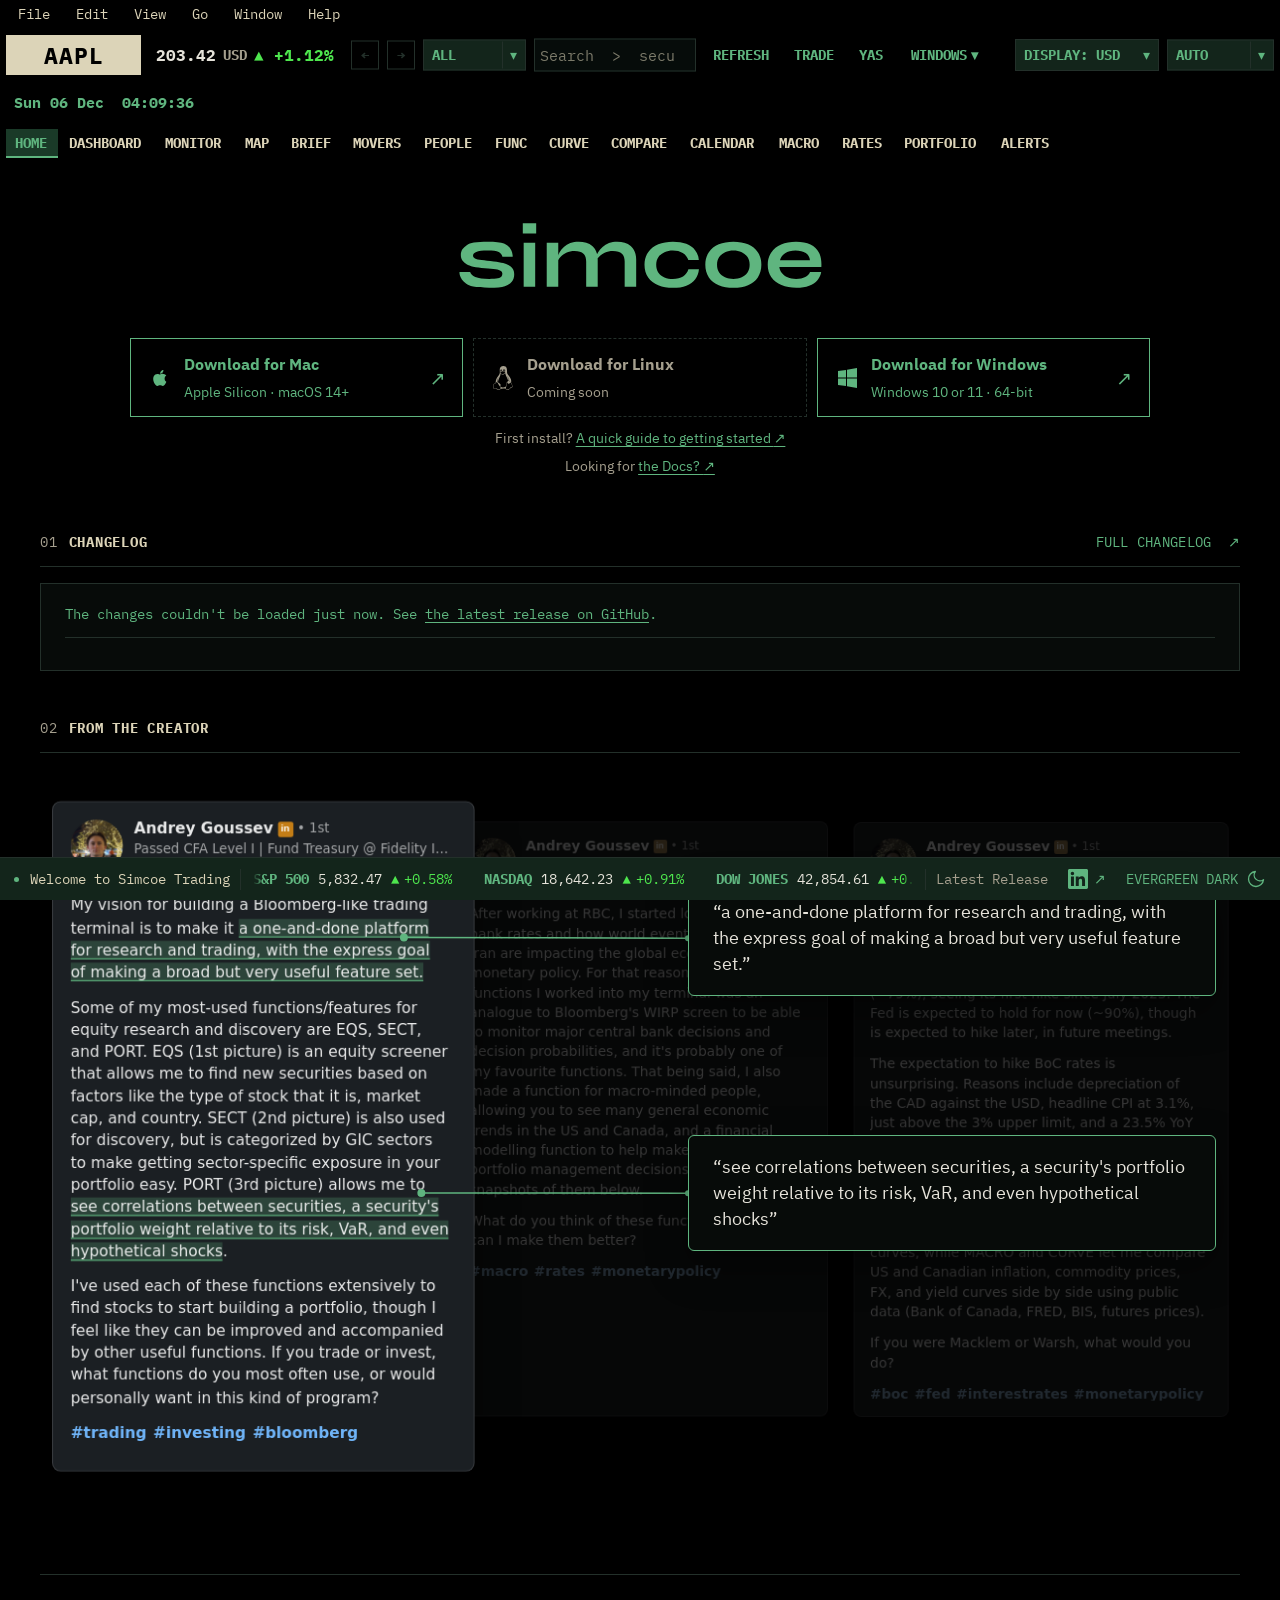
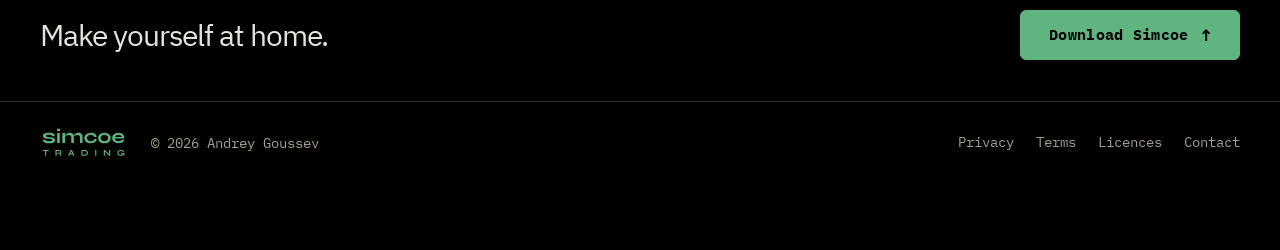
==== commit 3e836224: "Website, from simcoe-trading-website 27d298e" ====
--- a/docs/index.html
+++ b/docs/index.html
@@ -22,7 +22,7 @@
 <link rel="preload" href="fonts/IBMPlexMono-Regular.woff2" as="font" type="font/woff2" crossorigin>
 <link rel="preload" href="fonts/IBMPlexSans-Regular.woff2" as="font" type="font/woff2" crossorigin>
 <script src="theme.js"></script>
-<link rel="stylesheet" href="site.css">
+<link rel="stylesheet" href="site.css?v=b660d3196c">
 <script src="site.js" defer></script>
 <script src="chrome.js" type="module"></script>
 <script src="terminal.js" type="module"></script>
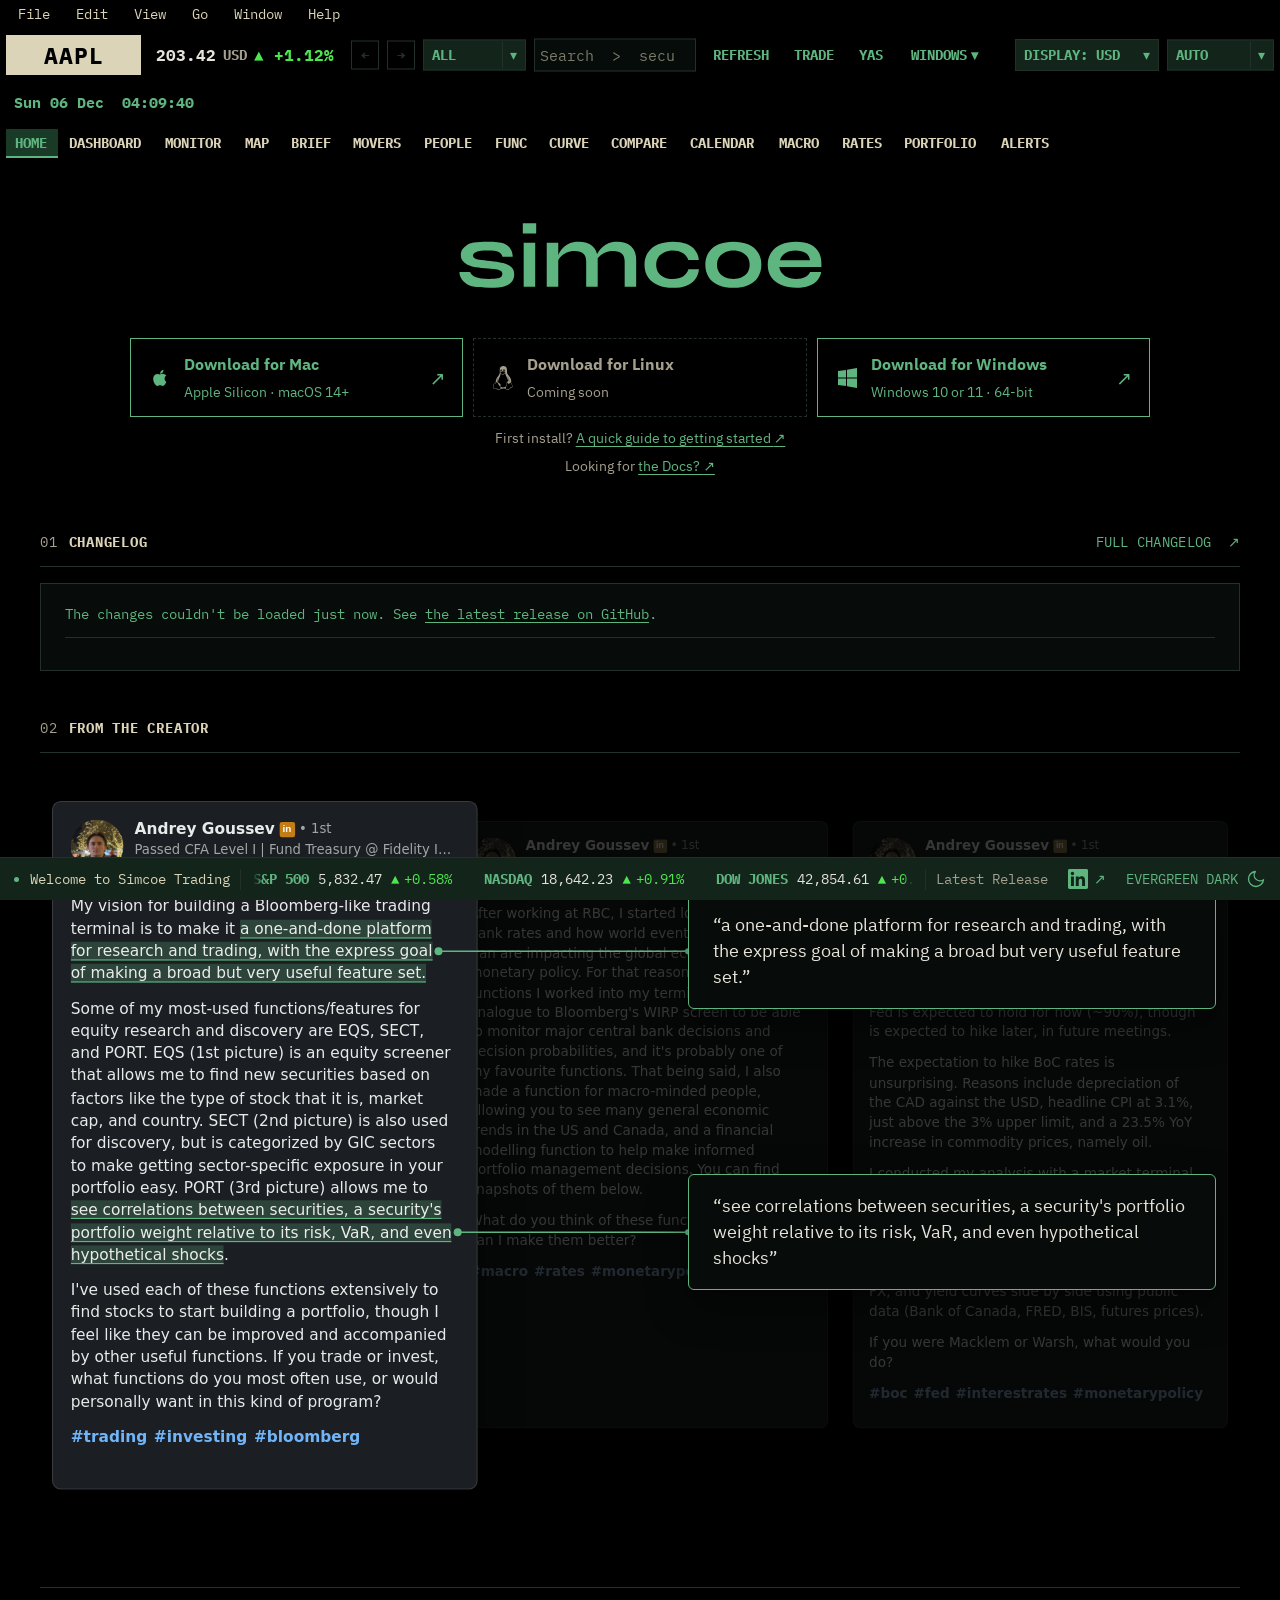
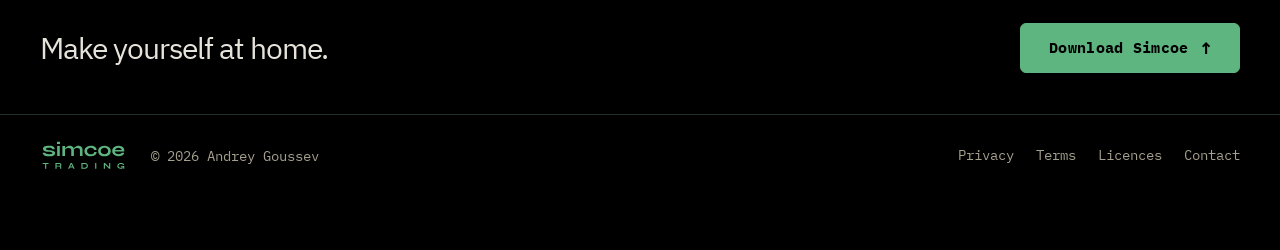
==== commit e6a18d36: "Website, from simcoe-trading-website c0d245c" ====
--- a/docs/index.html
+++ b/docs/index.html
@@ -4,14 +4,14 @@
 <meta charset="utf-8">
 <meta name="viewport" content="width=device-width, initial-scale=1">
 <meta http-equiv="Content-Security-Policy" content="default-src 'self'; script-src 'self'; style-src 'self'; font-src 'self'; img-src 'self' data:; connect-src https://api.github.com; base-uri 'none'; form-action 'none'; object-src 'none'">
-<title>Simcoe Trading — Your markets. Your workspace.</title>
+<title>Simcoe Trading</title>
 <meta name="description" content="Explore an independent market terminal. Research companies, screen equities, and follow your portfolio. Free to download for Mac and Windows.">
 <meta name="color-scheme" content="light dark">
 <meta name="theme-color" content="#000000">
 <link rel="canonical" href="https://simcoetrading.com/">
 <meta property="og:type" content="website">
 <meta property="og:site_name" content="Simcoe Trading">
-<meta property="og:title" content="Simcoe Trading — Your markets. Your workspace.">
+<meta property="og:title" content="Simcoe Trading">
 <meta property="og:description" content="Explore an independent market terminal. Research companies, screen equities, and follow your portfolio. Free to download for Mac and Windows.">
 <meta property="og:url" content="https://simcoetrading.com/">
 <meta property="og:image" content="https://simcoetrading.com/og-image.png">
@@ -22,7 +22,7 @@
 <link rel="preload" href="fonts/IBMPlexMono-Regular.woff2" as="font" type="font/woff2" crossorigin>
 <link rel="preload" href="fonts/IBMPlexSans-Regular.woff2" as="font" type="font/woff2" crossorigin>
 <script src="theme.js"></script>
-<link rel="stylesheet" href="site.css?v=b660d3196c">
+<link rel="stylesheet" href="site.css?v=74cafa4648">
 <script src="site.js" defer></script>
 <script src="chrome.js" type="module"></script>
 <script src="terminal.js" type="module"></script>
@@ -429,7 +429,7 @@
 <footer class="site-footer">
   <div class="footer-identity"><a href="./" aria-label="Simcoe Trading home"><svg aria-hidden="true" focusable="false" xmlns="http://www.w3.org/2000/svg" viewBox="-8.12 -21.2 261.19 97.48"><path d="M0.03 19.91L7.22 19.91C7.68 21.27 8.76 22.38 10.67 23.24C12.84 24.1 15.97 24.53 20.02 24.53C22.71 24.53 24.7 24.39 26.02 24.11C27.24 23.83 28.02 23.42 28.43 22.88C28.81 22.35 29 21.73 29 21.05C29 20.21 28.69 19.57 28.04 19.1C27.34 18.64 26.18 18.27 24.48 17.99C22.67 17.72 20.23 17.46 17.19 17.22C14.2 16.94 11.52 16.6 9.25 16.2C7.41 15.79 6.03 15.26 4.83 14.6C3.63 13.94 2.68 13.1 1.98 12.08C1.27 11.06 0.92 9.81 0.92 8.33C0.92 6.89 1.27 5.61 1.98 4.49C2.68 3.37 3.66 2.43 4.92 1.67C6.17 0.91 7.66 0.33 9.79 -0.07C12.37 -0.47 15.5 -0.67 19.03 -0.67C24.22 -0.67 27.91 -0.24 30.13 0.62C32.09 1.48 33.56 2.68 34.54 4.22C35.53 5.76 36.02 7.53 36.02 9.53L29.07 9.53C28.69 8.05 27.88 6.98 26.54 6.32C25.07 5.66 22.6 5.33 19.03 5.33C15.5 5.33 12.95 5.63 11.34 6.23C9.86 6.84 9.18 7.66 9.18 8.69C9.18 9.53 9.6 10.18 10.48 10.64C11.42 11.1 12.9 11.47 14.99 11.75C17.16 12.03 19.93 12.33 23.19 12.66C25.74 12.98 27.88 13.34 29.56 13.73C30.98 14.13 32.25 14.64 33.37 15.26C34.49 15.88 35.38 16.7 36.04 17.72C36.7 18.74 37.04 20.03 37.04 21.59C37.04 23.51 36.49 25.13 35.39 26.45C34.29 27.78 32.72 28.79 30.68 29.48C28.5 30.18 25 30.53 20.1 30.53C15.57 30.53 11.9 30.26 9.22 29.72C7.12 29.18 5.61 28.48 4.41 27.62C3.21 26.76 2.28 25.84 1.62 24.86C0.96 23.88 0.51 22.95 0.27 22.07C0.03 21.19 -0.05 20.47 0.03 19.91ZM51.91 -13.08L51.91 -6.25L42.85 -6.25L42.85 -13.08L51.91 -13.08ZM43.44 0L51.24 0L51.24 29.81L43.44 29.81L43.44 0ZM59.04 0L66.85 0L66.85 29.81L59.04 29.81L59.04 0ZM80.71 -0.67C82.54 -0.67 84.24 -0.43 85.8 0.05C87.36 0.54 88.72 1.28 89.88 2.28C91.04 3.28 91.93 4.55 92.57 6.09C93.22 7.62 93.54 9.45 93.54 11.58L93.54 29.81L85.74 29.81L85.74 12.95C85.74 10.43 85.13 8.58 83.9 7.41C82.68 6.23 80.68 5.64 77.91 5.64C75.83 5.64 73.94 6.04 72.26 6.84C70.58 7.63 69.22 8.64 68.17 9.86C67.12 11.08 66.52 12.35 66.36 13.67L66.36 10.61C66.56 9.21 67.02 7.85 67.74 6.53C68.46 5.21 69.43 4 70.65 2.9C71.88 1.8 73.33 0.93 75 0.29C76.68 -0.35 78.58 -0.67 80.71 -0.67ZM106.71 -0.67C108.54 -0.67 110.24 -0.43 111.79 0.05C113.35 0.54 114.71 1.28 115.86 2.28C117.02 3.28 117.93 4.55 118.59 6.09C119.25 7.62 119.58 9.45 119.58 11.58L119.58 29.81L111.79 29.81L111.79 12.95C111.79 10.43 111.16 8.58 109.92 7.41C108.67 6.23 106.67 5.64 103.89 5.64C101.81 5.64 99.93 6.04 98.24 6.84C96.55 7.63 95.19 8.64 94.14 9.86C93.1 11.08 92.52 12.35 92.39 13.67L92.39 10.44C92.59 9.11 93.07 7.79 93.83 6.48C94.59 5.16 95.59 3.96 96.83 2.88C98.07 1.79 99.52 0.93 101.18 0.29C102.83 -0.35 104.68 -0.67 106.71 -0.67ZM162.05 18.05C161.85 20.65 161.02 22.89 159.56 24.77C158.1 26.65 156.09 28.08 153.53 29.06C150.97 30.04 147.93 30.53 144.41 30.53C140.73 30.53 137.44 29.94 134.54 28.77C131.64 27.59 129.36 25.85 127.7 23.55C126.04 21.24 125.21 18.4 125.21 15C125.21 11.59 126.04 8.73 127.7 6.41C129.36 4.1 131.64 2.34 134.54 1.13C137.44 -0.07 140.73 -0.67 144.41 -0.67C147.93 -0.67 150.95 -0.18 153.47 0.8C155.99 1.79 157.98 3.2 159.44 5.04C160.9 6.88 161.75 9.09 161.99 11.69L154.85 11.69C154.17 9.69 152.91 8.13 151.07 7.01C149.24 5.89 147.01 5.33 144.41 5.33C142.33 5.33 140.44 5.69 138.74 6.41C137.04 7.14 135.68 8.21 134.66 9.62C133.64 11.04 133.13 12.83 133.13 15C133.13 17.11 133.63 18.88 134.63 20.3C135.63 21.73 136.99 22.79 138.71 23.48C140.43 24.18 142.33 24.53 144.41 24.53C147.21 24.53 149.5 23.97 151.29 22.85C153.07 21.73 154.28 20.13 154.91 18.05L162.05 18.05ZM185.38 30.53C181.63 30.53 178.32 29.93 175.46 28.73C172.59 27.54 170.36 25.79 168.76 23.48C167.16 21.18 166.36 18.35 166.36 15C166.36 11.64 167.16 8.78 168.76 6.45C170.36 4.11 172.59 2.34 175.46 1.13C178.32 -0.07 181.63 -0.67 185.38 -0.67C189.14 -0.67 192.43 -0.07 195.25 1.13C198.08 2.34 200.29 4.11 201.89 6.45C203.49 8.78 204.29 11.64 204.29 15C204.29 18.35 203.49 21.18 201.89 23.48C200.29 25.79 198.08 27.54 195.25 28.73C192.43 29.93 189.14 30.53 185.38 30.53ZM185.38 24.53C187.46 24.53 189.34 24.16 191 23.42C192.66 22.68 193.97 21.6 194.93 20.18C195.88 18.76 196.36 17.03 196.36 15C196.36 12.96 195.88 11.21 194.93 9.74C193.97 8.28 192.67 7.17 191.03 6.41C189.39 5.66 187.5 5.28 185.38 5.28C183.31 5.28 181.43 5.66 179.75 6.41C178.06 7.17 176.73 8.27 175.75 9.71C174.78 11.15 174.29 12.92 174.29 15C174.29 17.03 174.76 18.76 175.72 20.18C176.68 21.6 178 22.68 179.68 23.42C181.37 24.16 183.26 24.53 185.38 24.53ZM237.22 19.91L244.79 19.91C244.46 21.95 243.61 23.77 242.23 25.37C240.85 26.97 238.98 28.23 236.62 29.15C234.26 30.07 231.38 30.53 227.99 30.53C224.19 30.53 220.82 29.92 217.9 28.7C214.98 27.48 212.7 25.71 211.06 23.39C209.42 21.07 208.6 18.27 208.6 15C208.6 11.72 209.4 8.91 211 6.56C212.6 4.22 214.83 2.43 217.69 1.19C220.56 -0.05 223.91 -0.67 227.74 -0.67C231.66 -0.67 234.92 -0.05 237.52 1.19C240.12 2.43 242.06 4.3 243.32 6.8C244.58 9.3 245.1 12.49 244.89 16.38L216.46 16.38C216.66 17.9 217.23 19.28 218.17 20.52C219.11 21.76 220.39 22.73 222.01 23.45C223.63 24.17 225.56 24.53 227.8 24.53C230.28 24.53 232.35 24.1 234.01 23.24C235.67 22.38 236.74 21.27 237.22 19.91ZM227.38 5.28C224.5 5.28 222.17 5.91 220.36 7.16C218.56 8.42 217.4 9.97 216.88 11.81L237.16 11.81C236.96 9.81 236.01 8.22 234.31 7.05C232.61 5.87 230.3 5.28 227.38 5.28ZM0 50.98L17.73 50.98L17.73 53.88L0 53.88L0 50.98ZM7.16 53.52L10.61 53.52L10.61 67.81L7.16 67.81L7.16 53.52ZM38.23 67.81L38.23 50.98L49.66 50.98C50.95 50.98 52.08 51.16 53.04 51.52C54 51.88 54.75 52.44 55.29 53.2C55.83 53.95 56.09 54.92 56.09 56.09C56.09 56.9 55.96 57.58 55.68 58.13C55.4 58.69 55.02 59.14 54.52 59.49C54.03 59.84 53.46 60.11 52.82 60.29C52.18 60.47 51.49 60.59 50.77 60.64L50.41 60.42C51.61 60.42 52.61 60.51 53.39 60.7C54.17 60.88 54.76 61.21 55.15 61.69C55.54 62.17 55.73 62.88 55.73 63.81L55.73 67.81L52.28 67.81L52.28 64.05C52.28 63.4 52.17 62.9 51.94 62.55C51.71 62.19 51.3 61.95 50.73 61.8C50.15 61.66 49.31 61.59 48.22 61.59L41.69 61.59L41.69 67.81L38.23 67.81ZM41.69 58.89L49.66 58.89C50.62 58.89 51.36 58.66 51.88 58.19C52.39 57.72 52.64 57.09 52.64 56.3C52.64 55.54 52.39 54.96 51.88 54.55C51.36 54.15 50.62 53.95 49.66 53.95L41.69 53.95L41.69 58.89ZM80.31 64.14L80.31 61.27L91.44 61.27L91.44 64.14L80.31 64.14ZM76.12 67.81L84.03 50.98L87.78 50.98L95.77 67.81L91.98 67.81L85.08 52.66L86.73 52.66L79.88 67.81L76.12 67.81ZM125.8 50.98C127.68 50.98 129.26 51.21 130.52 51.66C131.79 52.12 132.8 52.73 133.55 53.5C134.31 54.27 134.85 55.16 135.17 56.16C135.49 57.17 135.66 58.23 135.66 59.34C135.66 60.45 135.48 61.51 135.12 62.53C134.76 63.55 134.19 64.46 133.42 65.25C132.65 66.04 131.64 66.67 130.38 67.12C129.13 67.58 127.6 67.81 125.8 67.81L116.17 67.81L116.17 50.98L125.8 50.98ZM119.62 64.84L125.72 64.84C126.97 64.84 128.01 64.69 128.83 64.39C129.65 64.09 130.3 63.68 130.79 63.16C131.27 62.64 131.62 62.05 131.83 61.39C132.04 60.73 132.14 60.05 132.14 59.34C132.14 58.62 132.04 57.95 131.83 57.3C131.62 56.66 131.27 56.09 130.79 55.59C130.3 55.09 129.65 54.7 128.83 54.4C128.01 54.1 126.97 53.95 125.72 53.95L119.62 53.95L119.62 64.84ZM157.5 50.98L160.95 50.98L160.95 67.81L157.5 67.81L157.5 50.98ZM200.47 64.38L199.38 64.83L199.38 50.98L202.83 50.98L202.83 67.81L199.38 67.81L185.78 54.53L186.86 54.08L186.86 67.81L183.41 67.81L183.41 50.98L186.86 50.98L200.47 64.38ZM234.48 68.16C232.92 68.16 231.51 67.97 230.26 67.61C229 67.24 227.92 66.7 227.01 65.97C226.1 65.24 225.4 64.34 224.91 63.27C224.43 62.19 224.19 60.95 224.19 59.55C224.19 58.12 224.44 56.86 224.95 55.76C225.46 54.66 226.19 53.73 227.14 52.97C228.09 52.21 229.22 51.63 230.52 51.24C231.83 50.85 233.28 50.66 234.88 50.66C236.77 50.66 238.4 50.92 239.77 51.45C241.13 51.97 242.21 52.71 243 53.66C243.79 54.62 244.24 55.76 244.34 57.08L241.02 57.08C240.79 56.38 240.42 55.78 239.91 55.27C239.4 54.76 238.72 54.36 237.89 54.07C237.06 53.78 236.05 53.64 234.88 53.64C233.36 53.64 232.08 53.88 231.02 54.37C229.95 54.85 229.14 55.54 228.59 56.42C228.03 57.31 227.75 58.35 227.75 59.55C227.75 60.7 227.99 61.7 228.48 62.55C228.96 63.39 229.71 64.04 230.73 64.48C231.74 64.93 233.04 65.16 234.61 65.16C235.83 65.16 236.9 65 237.83 64.68C238.76 64.36 239.53 63.93 240.16 63.38C240.78 62.84 241.22 62.22 241.48 61.55L242.83 61.05C242.61 63.29 241.77 65.03 240.3 66.28C238.83 67.53 236.89 68.16 234.48 68.16ZM241.95 67.81C241.95 67.27 241.99 66.65 242.05 65.95C242.12 65.26 242.21 64.55 242.31 63.83C242.42 63.11 242.51 62.44 242.59 61.83L234.91 61.83L234.91 59.62L244.94 59.62L244.94 67.81L241.95 67.81Z" fill="currentColor"/></svg>
 </a><span class="footer-copyright">© 2026 Andrey Goussev</span></div>
-  <nav class="footer-links" aria-label="About"><a href="privacy.html">Privacy</a><a href="terms.html">Terms</a><a href="licenses.html">Licences</a><a href="mailto:hello@simcoetrading.com">Contact</a></nav>
+  <nav class="footer-links" aria-label="About"><a href="privacy.html">Privacy</a><a href="terms.html">Terms</a><a href="licenses.html">Licences</a><a href="mailto:agousse2@uwo.ca">Contact</a></nav>
 </footer>
 <div class="terminal-status" role="contentinfo" aria-label="Terminal status">
   <span class="status-left"><span class="status-dot" aria-hidden="true"></span><span data-status-text>Welcome to Simcoe Trading</span></span>
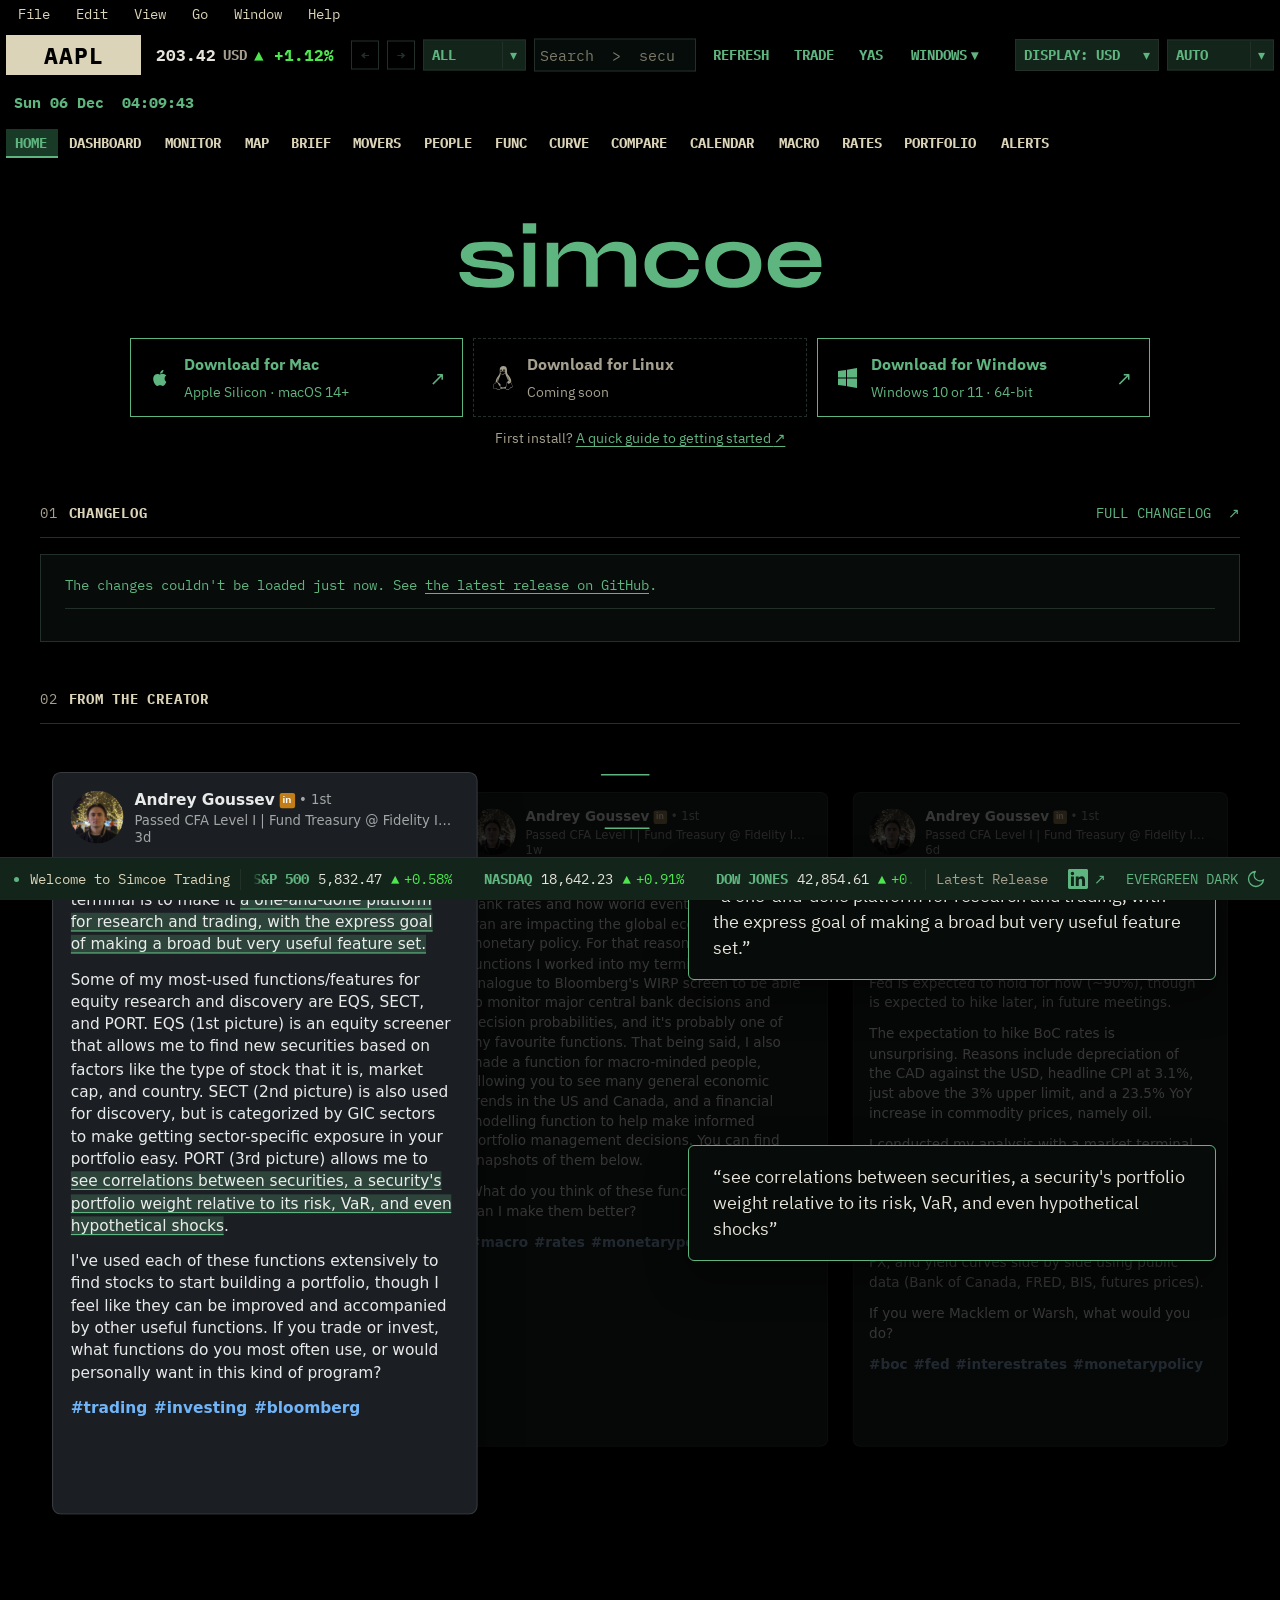
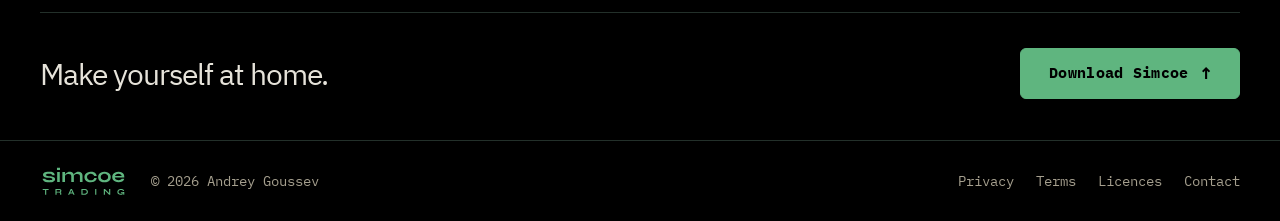
==== commit 99ed69f6: "Website, from simcoe-trading-website 5ea8994" ====
--- a/docs/index.html
+++ b/docs/index.html
@@ -22,7 +22,7 @@
 <link rel="preload" href="fonts/IBMPlexMono-Regular.woff2" as="font" type="font/woff2" crossorigin>
 <link rel="preload" href="fonts/IBMPlexSans-Regular.woff2" as="font" type="font/woff2" crossorigin>
 <script src="theme.js"></script>
-<link rel="stylesheet" href="site.css?v=74cafa4648">
+<link rel="stylesheet" href="site.css?v=682dd5d7be">
 <script src="site.js" defer></script>
 <script src="chrome.js" type="module"></script>
 <script src="terminal.js" type="module"></script>
@@ -134,7 +134,6 @@
         <span class="download-button alt is-soon" data-dl="linux"><svg class="platform-icon" viewBox="0 0 24 24" fill="currentColor" aria-hidden="true"><path d="M12.504 0c-.155 0-.315.008-.48.021-4.226.333-3.105 4.807-3.17 6.298-.076 1.092-.3 1.953-1.05 3.02-.885 1.051-2.127 2.75-2.716 4.521-.278.832-.41 1.684-.287 2.489a.424.424 0 00-.11.135c-.26.268-.45.6-.663.839-.199.199-.485.267-.797.4-.313.136-.658.269-.864.68-.09.189-.136.394-.132.602 0 .199.027.4.055.536.058.399.116.728.04.97-.249.68-.28 1.145-.106 1.484.174.334.535.47.94.601.81.2 1.91.135 2.774.6.926.466 1.866.67 2.616.47.526-.116.97-.464 1.208-.946.587-.003 1.23-.269 2.26-.334.699-.058 1.574.267 2.577.2.025.134.063.198.114.333l.003.003c.391.778 1.113 1.132 1.884 1.071.771-.06 1.592-.536 2.257-1.306.631-.765 1.683-1.084 2.378-1.503.348-.199.629-.469.649-.853.023-.4-.2-.811-.714-1.376v-.097l-.003-.003c-.17-.2-.25-.535-.338-.926-.085-.401-.182-.786-.492-1.046h-.003c-.059-.054-.123-.067-.188-.135a.357.357 0 00-.19-.064c.431-1.278.264-2.55-.173-3.694-.533-1.41-1.465-2.638-2.175-3.483-.796-1.005-1.576-1.957-1.56-3.368.026-2.152.236-6.133-3.544-6.139zm.529 3.405h.013c.213 0 .396.062.584.198.19.135.33.332.438.533.105.259.158.459.166.724 0-.02.006-.04.006-.06v.105a.086.086 0 01-.004-.021l-.004-.024a1.807 1.807 0 01-.15.706.953.953 0 01-.213.335.71.71 0 00-.088-.042c-.104-.045-.198-.064-.284-.133a1.312 1.312 0 00-.22-.066c.05-.06.146-.133.183-.198.053-.128.082-.264.088-.402v-.02a1.21 1.21 0 00-.061-.4c-.045-.134-.101-.2-.183-.333-.084-.066-.167-.132-.267-.132h-.016c-.093 0-.176.03-.262.132a.8.8 0 00-.205.334 1.18 1.18 0 00-.09.4v.019c.002.089.008.179.02.267-.193-.067-.438-.135-.607-.202a1.635 1.635 0 01-.018-.2v-.02a1.772 1.772 0 01.15-.768c.082-.22.232-.406.43-.533a.985.985 0 01.594-.2zm-2.962.059h.036c.142 0 .27.048.399.135.146.129.264.288.344.465.09.199.14.4.153.667v.004c.007.134.006.2-.002.266v.08c-.03.007-.056.018-.083.024-.152.055-.274.135-.393.2.012-.09.013-.18.003-.267v-.015c-.012-.133-.04-.2-.082-.333a.613.613 0 00-.166-.267.248.248 0 00-.183-.064h-.021c-.071.006-.13.04-.186.132a.552.552 0 00-.12.27.944.944 0 00-.023.33v.015c.012.135.037.2.08.334.046.134.098.2.166.268.01.009.02.018.034.024-.07.057-.117.07-.176.136a.304.304 0 01-.131.068 2.62 2.62 0 01-.275-.402 1.772 1.772 0 01-.155-.667 1.759 1.759 0 01.08-.668 1.43 1.43 0 01.283-.535c.128-.133.26-.2.418-.2zm1.37 1.706c.332 0 .733.065 1.216.399.293.2.523.269 1.052.468h.003c.255.136.405.266.478.399v-.131a.571.571 0 01.016.47c-.123.31-.516.643-1.063.842v.002c-.268.135-.501.333-.775.465-.276.135-.588.292-1.012.267a1.139 1.139 0 01-.448-.067 3.566 3.566 0 01-.322-.198c-.195-.135-.363-.332-.612-.465v-.005h-.005c-.4-.246-.616-.512-.686-.71-.07-.268-.005-.47.193-.6.224-.135.38-.271.483-.336.104-.074.143-.102.176-.131h.002v-.003c.169-.202.436-.47.839-.601.139-.036.294-.065.466-.065zm2.8 2.142c.358 1.417 1.196 3.475 1.735 4.473.286.534.855 1.659 1.102 3.024.156-.005.33.018.513.064.646-1.671-.546-3.467-1.089-3.966-.22-.2-.232-.335-.123-.335.59.534 1.365 1.572 1.646 2.757.13.535.16 1.104.021 1.67.067.028.135.06.205.067 1.032.534 1.413.938 1.23 1.537v-.043c-.06-.003-.12 0-.18 0h-.016c.151-.467-.182-.825-1.065-1.224-.915-.4-1.646-.336-1.77.465-.008.043-.013.066-.018.135-.068.023-.139.053-.209.064-.43.268-.662.669-.793 1.187-.13.533-.17 1.156-.205 1.869v.003c-.02.334-.17.838-.319 1.35-1.5 1.072-3.58 1.538-5.348.334a2.645 2.645 0 00-.402-.533 1.45 1.45 0 00-.275-.333c.182 0 .338-.03.465-.067a.615.615 0 00.314-.334c.108-.267 0-.697-.345-1.163-.345-.467-.931-.995-1.788-1.521-.63-.4-.986-.87-1.15-1.396-.165-.534-.143-1.085-.015-1.645.245-1.07.873-2.11 1.274-2.763.107-.065.037.135-.408.974-.396.751-1.14 2.497-.122 3.854a8.123 8.123 0 01.647-2.876c.564-1.278 1.743-3.504 1.836-5.268.048.036.217.135.289.202.218.133.38.333.59.465.21.201.477.335.876.335.039.003.075.006.11.006.412 0 .73-.134.997-.268.29-.134.52-.334.74-.4h.005c.467-.135.835-.402 1.044-.7zm2.185 8.958c.037.6.343 1.245.882 1.377.588.134 1.434-.333 1.791-.765l.211-.01c.315-.007.577.01.847.268l.003.003c.208.199.305.53.391.876.085.4.154.78.409 1.066.486.527.645.906.636 1.14l.003-.007v.018l-.003-.012c-.015.262-.185.396-.498.595-.63.401-1.746.712-2.457 1.57-.618.737-1.37 1.14-2.036 1.191-.664.053-1.237-.2-1.574-.898l-.005-.003c-.21-.4-.12-1.025.056-1.69.176-.668.428-1.344.463-1.897.037-.714.076-1.335.195-1.814.12-.465.308-.797.641-.984l.045-.022zm-10.814.049h.01c.053 0 .105.005.157.014.376.055.706.333 1.023.752l.91 1.664.003.003c.243.533.754 1.064 1.189 1.637.434.598.77 1.131.729 1.57v.006c-.057.744-.48 1.148-1.125 1.294-.645.135-1.52.002-2.395-.464-.968-.536-2.118-.469-2.857-.602-.369-.066-.61-.2-.723-.4-.11-.2-.113-.602.123-1.23v-.004l.002-.003c.117-.334.03-.752-.027-1.118-.055-.401-.083-.71.043-.94.16-.334.396-.4.69-.533.294-.135.64-.202.915-.47h.002v-.002c.256-.268.445-.601.668-.838.19-.201.38-.336.663-.336zm7.159-9.074c-.435.201-.945.535-1.488.535-.542 0-.97-.267-1.28-.466-.154-.134-.28-.268-.373-.335-.164-.134-.144-.333-.074-.333.109.016.129.134.199.2.096.066.215.2.36.333.292.2.68.467 1.167.467.485 0 1.053-.267 1.398-.466.195-.135.445-.334.648-.467.156-.136.149-.267.279-.267.128.016.034.134-.147.332a8.097 8.097 0 01-.69.468zm-1.082-1.583V5.64c-.006-.02.013-.042.029-.05.074-.043.18-.027.26.004.063 0 .16.067.15.135-.006.049-.085.066-.135.066-.055 0-.092-.043-.141-.068-.052-.018-.146-.008-.163-.065zm-.551 0c-.02.058-.113.049-.166.066-.047.025-.086.068-.14.068-.05 0-.13-.02-.136-.068-.01-.066.088-.133.15-.133.08-.031.184-.047.259-.005.019.009.036.03.03.05v.02h.003z"/></svg><span><strong>Download for Linux</strong><small>Coming soon</small></span></span>
       </div>
       <p class="first-install">First install? <a href="install.html">A quick guide to getting started <span aria-hidden="true">↗</span></a></p>
-      <p class="docs-help">Looking for <a href="https://www.youtube.com/watch?v=dQw4w9WgXcQ" target="_blank" rel="noopener noreferrer">the Docs? <span aria-hidden="true">↗</span></a></p>
     </div>
 
     <section class="home-section updates-section" aria-labelledby="updates-heading">
--- a/docs/site.css
+++ b/docs/site.css
@@ -383,7 +383,8 @@
   .creator-section[data-creator-ready] .creator-post:nth-of-type(3) { transform:translate(8px,32px) scale(.96); transform-origin:50% 0; }
   .creator-section[data-creator-ready] .creator-post.is-focused { transform:none; }
   .creator-section .creator-quote { position:relative; grid-row:auto; align-self:start; top:auto; left:auto; right:auto; width:auto; margin-top:16px; padding:20px 24px; }
-  .creator-section .creator-quote[data-creator-callout="0"] { margin-top:32px; }
+  .creator-section .creator-quote[data-creator-callout="0"] { grid-row:2; margin-top:32px; }
+  .creator-section .creator-quote[data-creator-callout="1"] { grid-row:3; }
   .creator-quote blockquote { font-size:20px; }
 }
 .start-section { display:flex; justify-content:space-between; align-items:center; gap:20px; margin-top:17px; padding:35px 0 41px; border-top:1px solid var(--line); }
@@ -601,6 +602,18 @@
   .terminal-clock { display:none; }
   .dialog-grid { grid-template-columns:minmax(0,1fr); }
 }
+/* Phones: the header scrolls away with the page and the status bar sits at its end, so the page gets the whole
+   screen (pinned, the two took almost half of it). Desktop keeps both pinned. */
+@media(max-width:760px) {
+  html { scroll-padding-top:0; }
+  body { padding-bottom:0; }
+  .terminal-chrome { position:relative; }
+  .terminal-status { position:static; }
+  :root[data-ui-zoom="auto"] body[data-active-view]:not([data-active-view="home"]) { overflow:visible; height:auto; }
+  :root[data-ui-zoom="auto"] .app-snapshot-viewport,
+  :root[data-ui-zoom="auto"] .app-snapshot picture,
+  :root[data-ui-zoom="auto"] .app-snapshot img { max-height:none; }
+}
 @media(prefers-reduced-motion:reduce) {
   html { scroll-behavior:auto; }
   *,*::before,*::after { transition:none !important; animation:none !important; }
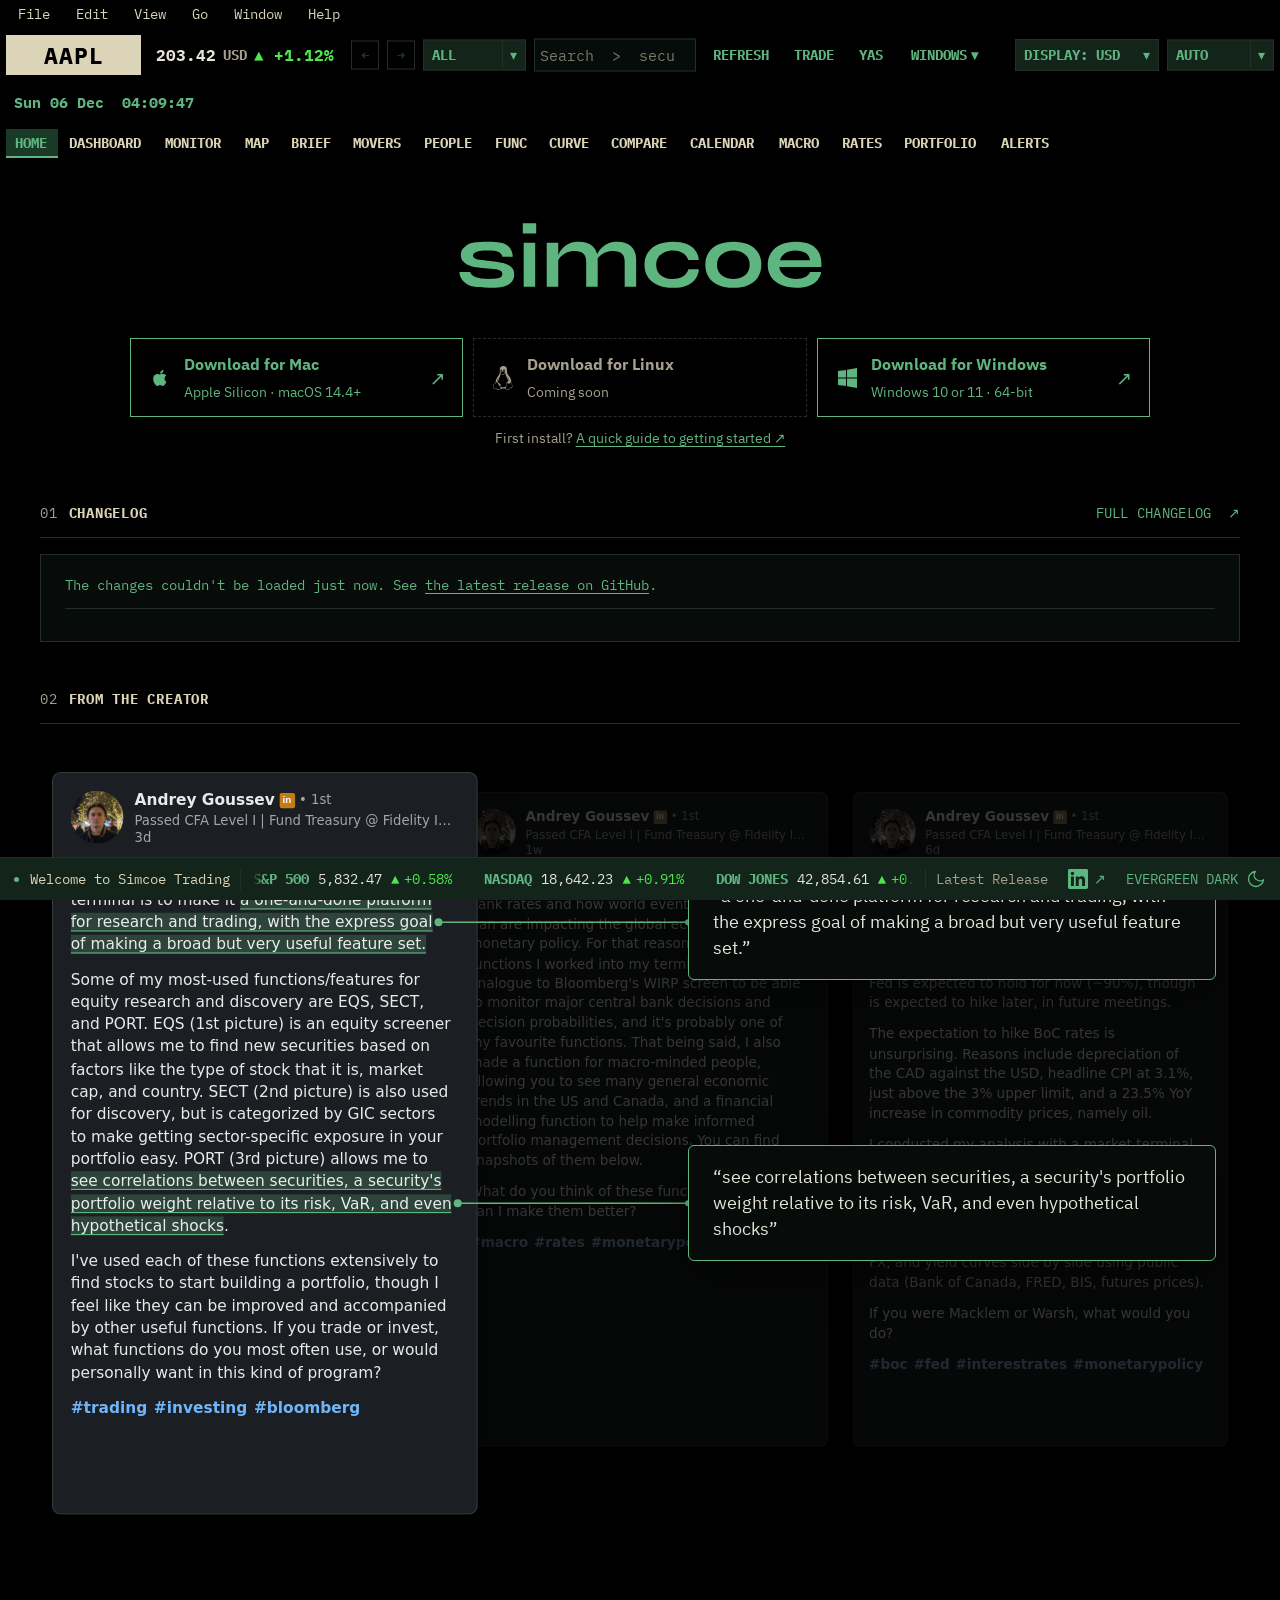
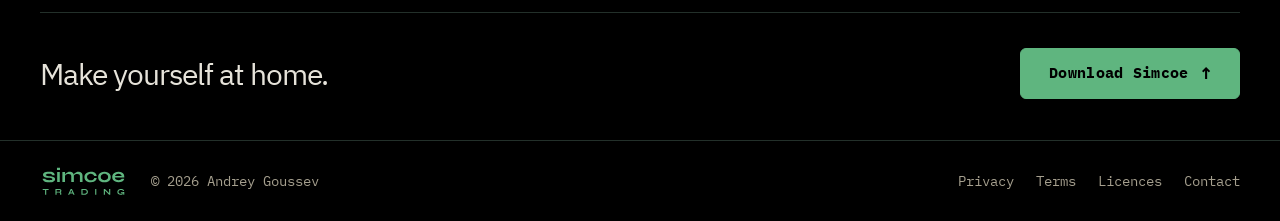
==== commit 23a131e8: "Website, from simcoe-trading-website 8d562d3" ====
--- a/docs/index.html
+++ b/docs/index.html
@@ -129,7 +129,7 @@
 </h1>
       <div class="hero-downloads dl-row" id="download">
         <a class="download-button alt" data-dl="windows" href="https://github.com/sparnglbarngl-lab/simcoe-trading/releases/latest"><svg class="platform-icon" viewBox="0 0 24 24" fill="currentColor" aria-hidden="true"><path d="m3 5 8-1.1v7.6H3V5Zm9-1.3L22 2v9.5H12V3.7ZM3 12.5h8v7.6L3 19v-6.5Zm9 0h10V22l-10-1.7v-7.8Z"/></svg><span><strong>Download for Windows</strong><small data-dl-sub="windows">Windows 10 or 11 · 64-bit</small></span><span class="download-arrow" aria-hidden="true">↗</span></a>
-        <a class="download-button" data-dl="mac" href="https://github.com/sparnglbarngl-lab/simcoe-trading/releases/latest"><svg class="platform-icon" viewBox="0 0 24 24" fill="currentColor" aria-hidden="true"><path d="M16.6 12.7c0-2 1.6-3 1.7-3.1-1-1.5-2.6-1.7-3.2-1.7-1.3-.2-2.5.7-3.2.7-.6 0-1.6-.7-2.6-.6-1.4 0-2.7.8-3.4 2-1.4 2.4-.4 6 1 8 .7 1 1.4 2 2.5 1.9 1-.1 1.4-.6 2.7-.6 1.2 0 1.6.6 2.7.6 1.1 0 1.8-1 2.4-1.9.8-1.1 1.1-2.2 1.1-2.3-.1 0-1.7-.7-1.7-3ZM14.6 6.6c.5-.7.9-1.6.8-2.6-.8 0-1.8.6-2.4 1.2-.5.6-1 1.6-.9 2.5.9.1 1.9-.4 2.5-1.1Z"/></svg><span><strong>Download for Mac</strong><small data-dl-sub="mac">Apple Silicon · macOS 14+</small></span><span class="download-arrow" aria-hidden="true">↗</span></a>
+        <a class="download-button" data-dl="mac" href="https://github.com/sparnglbarngl-lab/simcoe-trading/releases/latest"><svg class="platform-icon" viewBox="0 0 24 24" fill="currentColor" aria-hidden="true"><path d="M16.6 12.7c0-2 1.6-3 1.7-3.1-1-1.5-2.6-1.7-3.2-1.7-1.3-.2-2.5.7-3.2.7-.6 0-1.6-.7-2.6-.6-1.4 0-2.7.8-3.4 2-1.4 2.4-.4 6 1 8 .7 1 1.4 2 2.5 1.9 1-.1 1.4-.6 2.7-.6 1.2 0 1.6.6 2.7.6 1.1 0 1.8-1 2.4-1.9.8-1.1 1.1-2.2 1.1-2.3-.1 0-1.7-.7-1.7-3ZM14.6 6.6c.5-.7.9-1.6.8-2.6-.8 0-1.8.6-2.4 1.2-.5.6-1 1.6-.9 2.5.9.1 1.9-.4 2.5-1.1Z"/></svg><span><strong>Download for Mac</strong><small data-dl-sub="mac">Apple Silicon · macOS 14.4+</small></span><span class="download-arrow" aria-hidden="true">↗</span></a>
         <!-- Tux icon: Simple Icons, CC0. https://simpleicons.org/ -->
         <span class="download-button alt is-soon" data-dl="linux"><svg class="platform-icon" viewBox="0 0 24 24" fill="currentColor" aria-hidden="true"><path d="M12.504 0c-.155 0-.315.008-.48.021-4.226.333-3.105 4.807-3.17 6.298-.076 1.092-.3 1.953-1.05 3.02-.885 1.051-2.127 2.75-2.716 4.521-.278.832-.41 1.684-.287 2.489a.424.424 0 00-.11.135c-.26.268-.45.6-.663.839-.199.199-.485.267-.797.4-.313.136-.658.269-.864.68-.09.189-.136.394-.132.602 0 .199.027.4.055.536.058.399.116.728.04.97-.249.68-.28 1.145-.106 1.484.174.334.535.47.94.601.81.2 1.91.135 2.774.6.926.466 1.866.67 2.616.47.526-.116.97-.464 1.208-.946.587-.003 1.23-.269 2.26-.334.699-.058 1.574.267 2.577.2.025.134.063.198.114.333l.003.003c.391.778 1.113 1.132 1.884 1.071.771-.06 1.592-.536 2.257-1.306.631-.765 1.683-1.084 2.378-1.503.348-.199.629-.469.649-.853.023-.4-.2-.811-.714-1.376v-.097l-.003-.003c-.17-.2-.25-.535-.338-.926-.085-.401-.182-.786-.492-1.046h-.003c-.059-.054-.123-.067-.188-.135a.357.357 0 00-.19-.064c.431-1.278.264-2.55-.173-3.694-.533-1.41-1.465-2.638-2.175-3.483-.796-1.005-1.576-1.957-1.56-3.368.026-2.152.236-6.133-3.544-6.139zm.529 3.405h.013c.213 0 .396.062.584.198.19.135.33.332.438.533.105.259.158.459.166.724 0-.02.006-.04.006-.06v.105a.086.086 0 01-.004-.021l-.004-.024a1.807 1.807 0 01-.15.706.953.953 0 01-.213.335.71.71 0 00-.088-.042c-.104-.045-.198-.064-.284-.133a1.312 1.312 0 00-.22-.066c.05-.06.146-.133.183-.198.053-.128.082-.264.088-.402v-.02a1.21 1.21 0 00-.061-.4c-.045-.134-.101-.2-.183-.333-.084-.066-.167-.132-.267-.132h-.016c-.093 0-.176.03-.262.132a.8.8 0 00-.205.334 1.18 1.18 0 00-.09.4v.019c.002.089.008.179.02.267-.193-.067-.438-.135-.607-.202a1.635 1.635 0 01-.018-.2v-.02a1.772 1.772 0 01.15-.768c.082-.22.232-.406.43-.533a.985.985 0 01.594-.2zm-2.962.059h.036c.142 0 .27.048.399.135.146.129.264.288.344.465.09.199.14.4.153.667v.004c.007.134.006.2-.002.266v.08c-.03.007-.056.018-.083.024-.152.055-.274.135-.393.2.012-.09.013-.18.003-.267v-.015c-.012-.133-.04-.2-.082-.333a.613.613 0 00-.166-.267.248.248 0 00-.183-.064h-.021c-.071.006-.13.04-.186.132a.552.552 0 00-.12.27.944.944 0 00-.023.33v.015c.012.135.037.2.08.334.046.134.098.2.166.268.01.009.02.018.034.024-.07.057-.117.07-.176.136a.304.304 0 01-.131.068 2.62 2.62 0 01-.275-.402 1.772 1.772 0 01-.155-.667 1.759 1.759 0 01.08-.668 1.43 1.43 0 01.283-.535c.128-.133.26-.2.418-.2zm1.37 1.706c.332 0 .733.065 1.216.399.293.2.523.269 1.052.468h.003c.255.136.405.266.478.399v-.131a.571.571 0 01.016.47c-.123.31-.516.643-1.063.842v.002c-.268.135-.501.333-.775.465-.276.135-.588.292-1.012.267a1.139 1.139 0 01-.448-.067 3.566 3.566 0 01-.322-.198c-.195-.135-.363-.332-.612-.465v-.005h-.005c-.4-.246-.616-.512-.686-.71-.07-.268-.005-.47.193-.6.224-.135.38-.271.483-.336.104-.074.143-.102.176-.131h.002v-.003c.169-.202.436-.47.839-.601.139-.036.294-.065.466-.065zm2.8 2.142c.358 1.417 1.196 3.475 1.735 4.473.286.534.855 1.659 1.102 3.024.156-.005.33.018.513.064.646-1.671-.546-3.467-1.089-3.966-.22-.2-.232-.335-.123-.335.59.534 1.365 1.572 1.646 2.757.13.535.16 1.104.021 1.67.067.028.135.06.205.067 1.032.534 1.413.938 1.23 1.537v-.043c-.06-.003-.12 0-.18 0h-.016c.151-.467-.182-.825-1.065-1.224-.915-.4-1.646-.336-1.77.465-.008.043-.013.066-.018.135-.068.023-.139.053-.209.064-.43.268-.662.669-.793 1.187-.13.533-.17 1.156-.205 1.869v.003c-.02.334-.17.838-.319 1.35-1.5 1.072-3.58 1.538-5.348.334a2.645 2.645 0 00-.402-.533 1.45 1.45 0 00-.275-.333c.182 0 .338-.03.465-.067a.615.615 0 00.314-.334c.108-.267 0-.697-.345-1.163-.345-.467-.931-.995-1.788-1.521-.63-.4-.986-.87-1.15-1.396-.165-.534-.143-1.085-.015-1.645.245-1.07.873-2.11 1.274-2.763.107-.065.037.135-.408.974-.396.751-1.14 2.497-.122 3.854a8.123 8.123 0 01.647-2.876c.564-1.278 1.743-3.504 1.836-5.268.048.036.217.135.289.202.218.133.38.333.59.465.21.201.477.335.876.335.039.003.075.006.11.006.412 0 .73-.134.997-.268.29-.134.52-.334.74-.4h.005c.467-.135.835-.402 1.044-.7zm2.185 8.958c.037.6.343 1.245.882 1.377.588.134 1.434-.333 1.791-.765l.211-.01c.315-.007.577.01.847.268l.003.003c.208.199.305.53.391.876.085.4.154.78.409 1.066.486.527.645.906.636 1.14l.003-.007v.018l-.003-.012c-.015.262-.185.396-.498.595-.63.401-1.746.712-2.457 1.57-.618.737-1.37 1.14-2.036 1.191-.664.053-1.237-.2-1.574-.898l-.005-.003c-.21-.4-.12-1.025.056-1.69.176-.668.428-1.344.463-1.897.037-.714.076-1.335.195-1.814.12-.465.308-.797.641-.984l.045-.022zm-10.814.049h.01c.053 0 .105.005.157.014.376.055.706.333 1.023.752l.91 1.664.003.003c.243.533.754 1.064 1.189 1.637.434.598.77 1.131.729 1.57v.006c-.057.744-.48 1.148-1.125 1.294-.645.135-1.52.002-2.395-.464-.968-.536-2.118-.469-2.857-.602-.369-.066-.61-.2-.723-.4-.11-.2-.113-.602.123-1.23v-.004l.002-.003c.117-.334.03-.752-.027-1.118-.055-.401-.083-.71.043-.94.16-.334.396-.4.69-.533.294-.135.64-.202.915-.47h.002v-.002c.256-.268.445-.601.668-.838.19-.201.38-.336.663-.336zm7.159-9.074c-.435.201-.945.535-1.488.535-.542 0-.97-.267-1.28-.466-.154-.134-.28-.268-.373-.335-.164-.134-.144-.333-.074-.333.109.016.129.134.199.2.096.066.215.2.36.333.292.2.68.467 1.167.467.485 0 1.053-.267 1.398-.466.195-.135.445-.334.648-.467.156-.136.149-.267.279-.267.128.016.034.134-.147.332a8.097 8.097 0 01-.69.468zm-1.082-1.583V5.64c-.006-.02.013-.042.029-.05.074-.043.18-.027.26.004.063 0 .16.067.15.135-.006.049-.085.066-.135.066-.055 0-.092-.043-.141-.068-.052-.018-.146-.008-.163-.065zm-.551 0c-.02.058-.113.049-.166.066-.047.025-.086.068-.14.068-.05 0-.13-.02-.136-.068-.01-.066.088-.133.15-.133.08-.031.184-.047.259-.005.019.009.036.03.03.05v.02h.003z"/></svg><span><strong>Download for Linux</strong><small>Coming soon</small></span></span>
       </div>
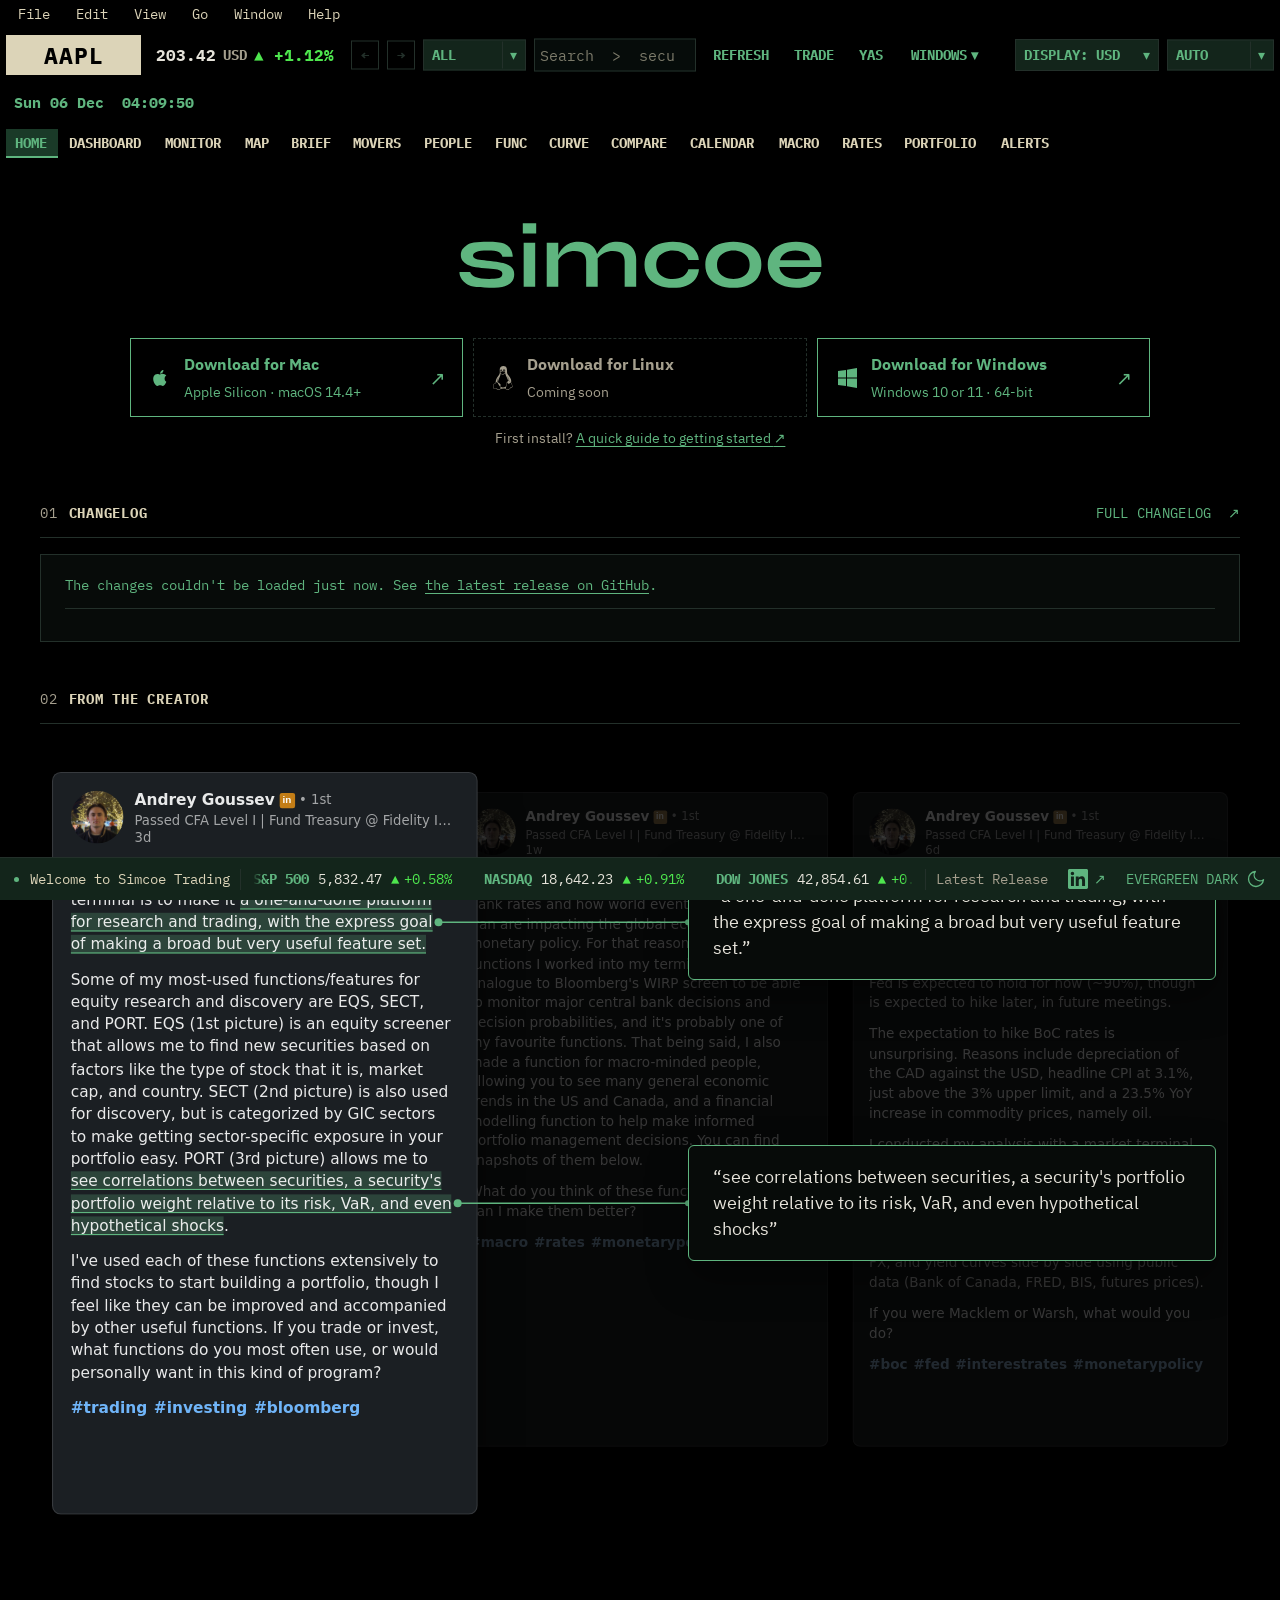
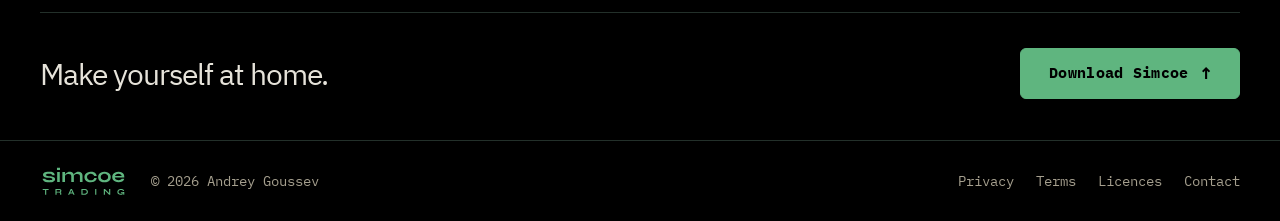
==== commit 4ca919f5: "Website, from simcoe-trading-website d112caa" ====
--- a/docs/index.html
+++ b/docs/index.html
@@ -133,6 +133,7 @@
         <!-- Tux icon: Simple Icons, CC0. https://simpleicons.org/ -->
         <span class="download-button alt is-soon" data-dl="linux"><svg class="platform-icon" viewBox="0 0 24 24" fill="currentColor" aria-hidden="true"><path d="M12.504 0c-.155 0-.315.008-.48.021-4.226.333-3.105 4.807-3.17 6.298-.076 1.092-.3 1.953-1.05 3.02-.885 1.051-2.127 2.75-2.716 4.521-.278.832-.41 1.684-.287 2.489a.424.424 0 00-.11.135c-.26.268-.45.6-.663.839-.199.199-.485.267-.797.4-.313.136-.658.269-.864.68-.09.189-.136.394-.132.602 0 .199.027.4.055.536.058.399.116.728.04.97-.249.68-.28 1.145-.106 1.484.174.334.535.47.94.601.81.2 1.91.135 2.774.6.926.466 1.866.67 2.616.47.526-.116.97-.464 1.208-.946.587-.003 1.23-.269 2.26-.334.699-.058 1.574.267 2.577.2.025.134.063.198.114.333l.003.003c.391.778 1.113 1.132 1.884 1.071.771-.06 1.592-.536 2.257-1.306.631-.765 1.683-1.084 2.378-1.503.348-.199.629-.469.649-.853.023-.4-.2-.811-.714-1.376v-.097l-.003-.003c-.17-.2-.25-.535-.338-.926-.085-.401-.182-.786-.492-1.046h-.003c-.059-.054-.123-.067-.188-.135a.357.357 0 00-.19-.064c.431-1.278.264-2.55-.173-3.694-.533-1.41-1.465-2.638-2.175-3.483-.796-1.005-1.576-1.957-1.56-3.368.026-2.152.236-6.133-3.544-6.139zm.529 3.405h.013c.213 0 .396.062.584.198.19.135.33.332.438.533.105.259.158.459.166.724 0-.02.006-.04.006-.06v.105a.086.086 0 01-.004-.021l-.004-.024a1.807 1.807 0 01-.15.706.953.953 0 01-.213.335.71.71 0 00-.088-.042c-.104-.045-.198-.064-.284-.133a1.312 1.312 0 00-.22-.066c.05-.06.146-.133.183-.198.053-.128.082-.264.088-.402v-.02a1.21 1.21 0 00-.061-.4c-.045-.134-.101-.2-.183-.333-.084-.066-.167-.132-.267-.132h-.016c-.093 0-.176.03-.262.132a.8.8 0 00-.205.334 1.18 1.18 0 00-.09.4v.019c.002.089.008.179.02.267-.193-.067-.438-.135-.607-.202a1.635 1.635 0 01-.018-.2v-.02a1.772 1.772 0 01.15-.768c.082-.22.232-.406.43-.533a.985.985 0 01.594-.2zm-2.962.059h.036c.142 0 .27.048.399.135.146.129.264.288.344.465.09.199.14.4.153.667v.004c.007.134.006.2-.002.266v.08c-.03.007-.056.018-.083.024-.152.055-.274.135-.393.2.012-.09.013-.18.003-.267v-.015c-.012-.133-.04-.2-.082-.333a.613.613 0 00-.166-.267.248.248 0 00-.183-.064h-.021c-.071.006-.13.04-.186.132a.552.552 0 00-.12.27.944.944 0 00-.023.33v.015c.012.135.037.2.08.334.046.134.098.2.166.268.01.009.02.018.034.024-.07.057-.117.07-.176.136a.304.304 0 01-.131.068 2.62 2.62 0 01-.275-.402 1.772 1.772 0 01-.155-.667 1.759 1.759 0 01.08-.668 1.43 1.43 0 01.283-.535c.128-.133.26-.2.418-.2zm1.37 1.706c.332 0 .733.065 1.216.399.293.2.523.269 1.052.468h.003c.255.136.405.266.478.399v-.131a.571.571 0 01.016.47c-.123.31-.516.643-1.063.842v.002c-.268.135-.501.333-.775.465-.276.135-.588.292-1.012.267a1.139 1.139 0 01-.448-.067 3.566 3.566 0 01-.322-.198c-.195-.135-.363-.332-.612-.465v-.005h-.005c-.4-.246-.616-.512-.686-.71-.07-.268-.005-.47.193-.6.224-.135.38-.271.483-.336.104-.074.143-.102.176-.131h.002v-.003c.169-.202.436-.47.839-.601.139-.036.294-.065.466-.065zm2.8 2.142c.358 1.417 1.196 3.475 1.735 4.473.286.534.855 1.659 1.102 3.024.156-.005.33.018.513.064.646-1.671-.546-3.467-1.089-3.966-.22-.2-.232-.335-.123-.335.59.534 1.365 1.572 1.646 2.757.13.535.16 1.104.021 1.67.067.028.135.06.205.067 1.032.534 1.413.938 1.23 1.537v-.043c-.06-.003-.12 0-.18 0h-.016c.151-.467-.182-.825-1.065-1.224-.915-.4-1.646-.336-1.77.465-.008.043-.013.066-.018.135-.068.023-.139.053-.209.064-.43.268-.662.669-.793 1.187-.13.533-.17 1.156-.205 1.869v.003c-.02.334-.17.838-.319 1.35-1.5 1.072-3.58 1.538-5.348.334a2.645 2.645 0 00-.402-.533 1.45 1.45 0 00-.275-.333c.182 0 .338-.03.465-.067a.615.615 0 00.314-.334c.108-.267 0-.697-.345-1.163-.345-.467-.931-.995-1.788-1.521-.63-.4-.986-.87-1.15-1.396-.165-.534-.143-1.085-.015-1.645.245-1.07.873-2.11 1.274-2.763.107-.065.037.135-.408.974-.396.751-1.14 2.497-.122 3.854a8.123 8.123 0 01.647-2.876c.564-1.278 1.743-3.504 1.836-5.268.048.036.217.135.289.202.218.133.38.333.59.465.21.201.477.335.876.335.039.003.075.006.11.006.412 0 .73-.134.997-.268.29-.134.52-.334.74-.4h.005c.467-.135.835-.402 1.044-.7zm2.185 8.958c.037.6.343 1.245.882 1.377.588.134 1.434-.333 1.791-.765l.211-.01c.315-.007.577.01.847.268l.003.003c.208.199.305.53.391.876.085.4.154.78.409 1.066.486.527.645.906.636 1.14l.003-.007v.018l-.003-.012c-.015.262-.185.396-.498.595-.63.401-1.746.712-2.457 1.57-.618.737-1.37 1.14-2.036 1.191-.664.053-1.237-.2-1.574-.898l-.005-.003c-.21-.4-.12-1.025.056-1.69.176-.668.428-1.344.463-1.897.037-.714.076-1.335.195-1.814.12-.465.308-.797.641-.984l.045-.022zm-10.814.049h.01c.053 0 .105.005.157.014.376.055.706.333 1.023.752l.91 1.664.003.003c.243.533.754 1.064 1.189 1.637.434.598.77 1.131.729 1.57v.006c-.057.744-.48 1.148-1.125 1.294-.645.135-1.52.002-2.395-.464-.968-.536-2.118-.469-2.857-.602-.369-.066-.61-.2-.723-.4-.11-.2-.113-.602.123-1.23v-.004l.002-.003c.117-.334.03-.752-.027-1.118-.055-.401-.083-.71.043-.94.16-.334.396-.4.69-.533.294-.135.64-.202.915-.47h.002v-.002c.256-.268.445-.601.668-.838.19-.201.38-.336.663-.336zm7.159-9.074c-.435.201-.945.535-1.488.535-.542 0-.97-.267-1.28-.466-.154-.134-.28-.268-.373-.335-.164-.134-.144-.333-.074-.333.109.016.129.134.199.2.096.066.215.2.36.333.292.2.68.467 1.167.467.485 0 1.053-.267 1.398-.466.195-.135.445-.334.648-.467.156-.136.149-.267.279-.267.128.016.034.134-.147.332a8.097 8.097 0 01-.69.468zm-1.082-1.583V5.64c-.006-.02.013-.042.029-.05.074-.043.18-.027.26.004.063 0 .16.067.15.135-.006.049-.085.066-.135.066-.055 0-.092-.043-.141-.068-.052-.018-.146-.008-.163-.065zm-.551 0c-.02.058-.113.049-.166.066-.047.025-.086.068-.14.068-.05 0-.13-.02-.136-.068-.01-.066.088-.133.15-.133.08-.031.184-.047.259-.005.019.009.036.03.03.05v.02h.003z"/></svg><span><strong>Download for Linux</strong><small>Coming soon</small></span></span>
       </div>
+      <p class="first-install" data-dl-show="macintel" hidden>Intel Mac? <a data-dl="macintel" href="https://github.com/sparnglbarngl-lab/simcoe-trading/releases/latest">Download for Intel Mac <span aria-hidden="true">↓</span></a></p>
       <p class="first-install">First install? <a href="install.html">A quick guide to getting started <span aria-hidden="true">↗</span></a></p>
     </div>
 
